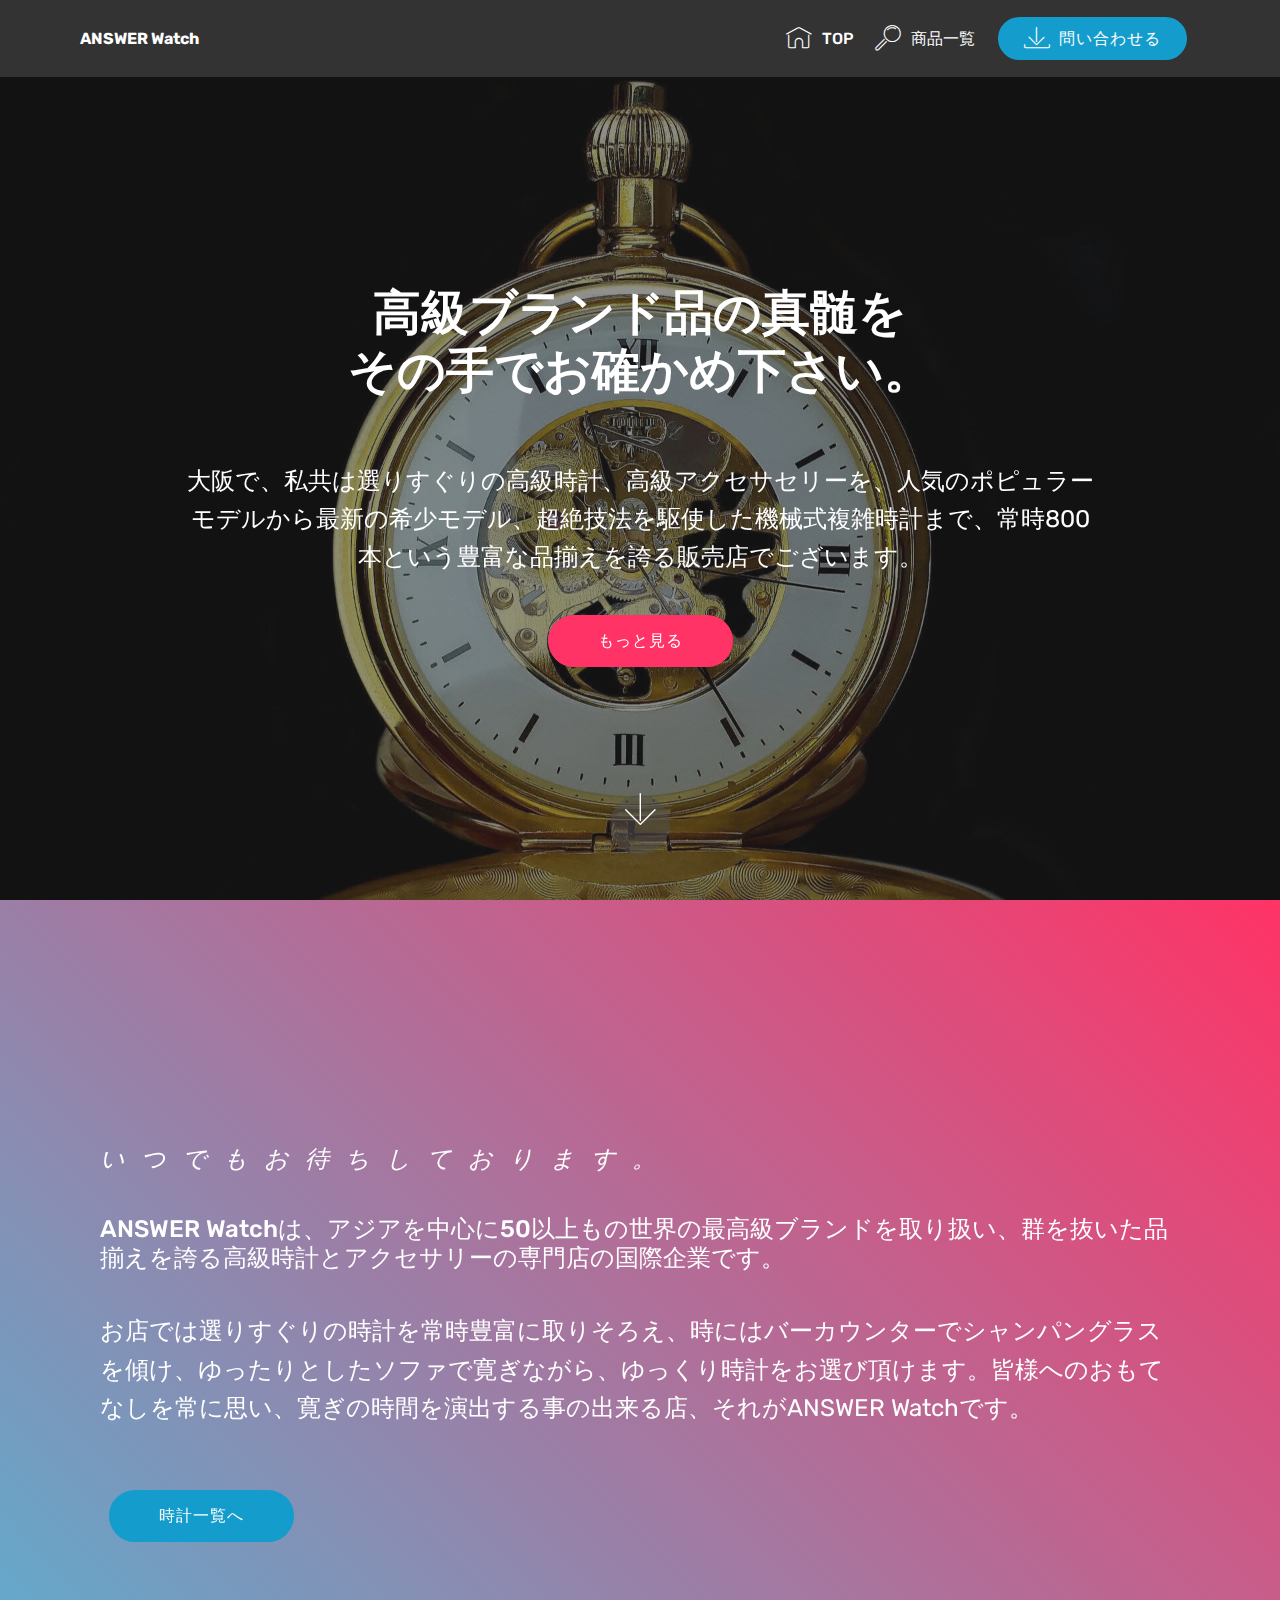
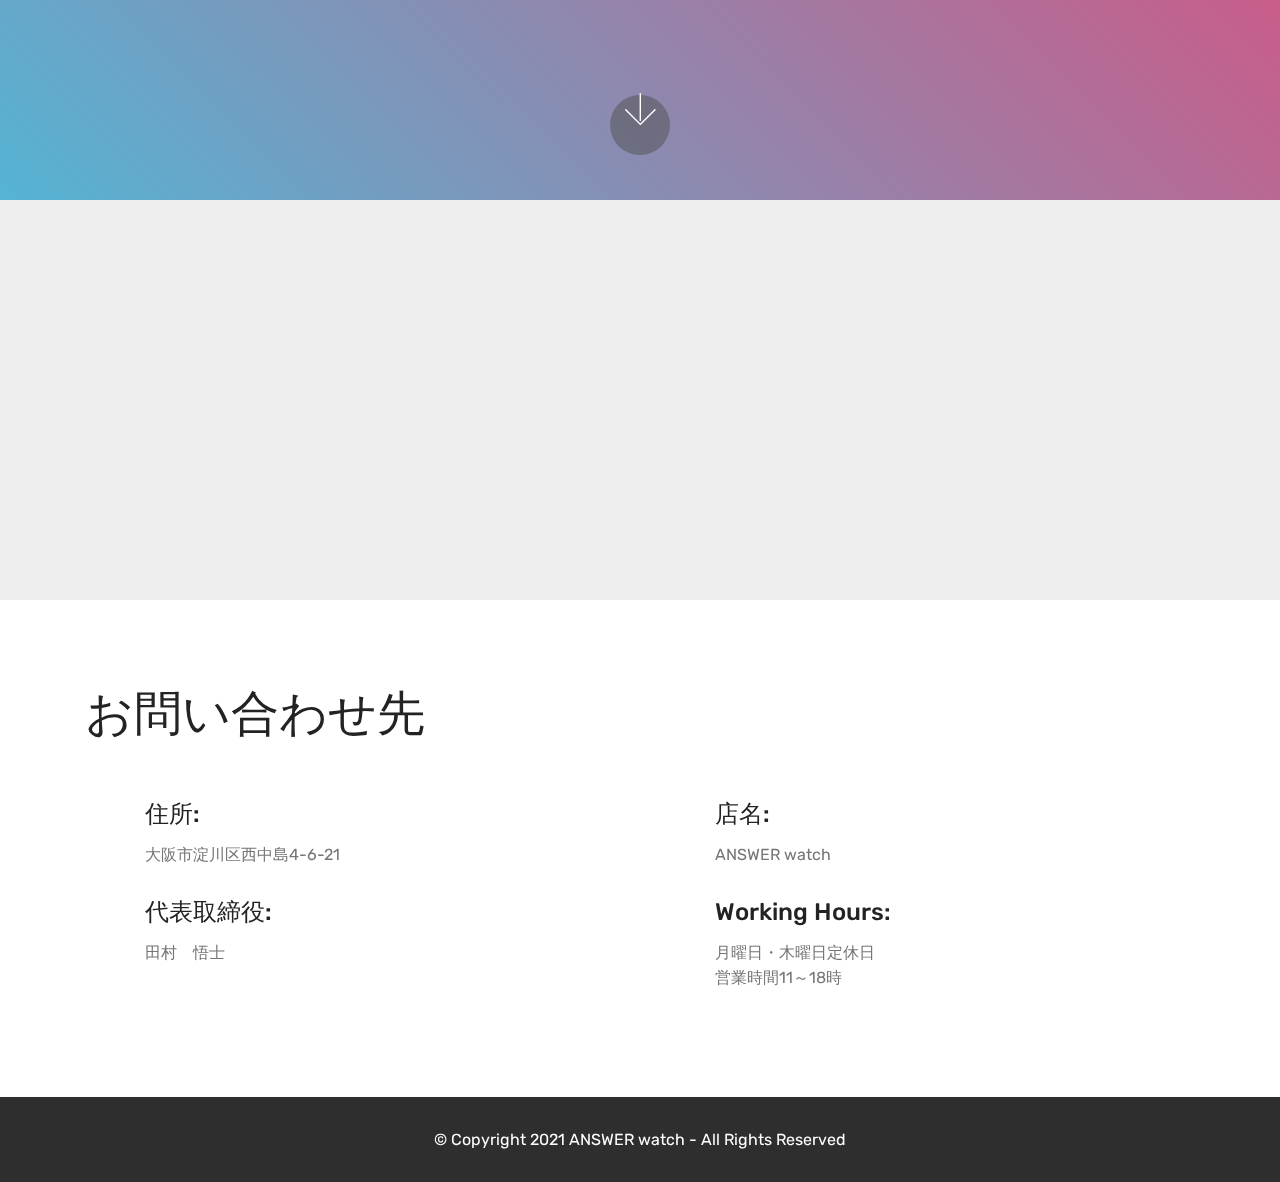
==== index.html @ b0940394 "Add files via upload" ====
<!DOCTYPE html>
<html  >
<head>
  <!-- Site made with Mobirise Website Builder v4.11.4, https://mobirise.com -->
  <meta charset="UTF-8">
  <meta http-equiv="X-UA-Compatible" content="IE=edge">
  <meta name="generator" content="Mobirise v4.11.4, mobirise.com">
  <meta name="viewport" content="width=device-width, initial-scale=1, minimum-scale=1">
  <link rel="shortcut icon" href="assets/images/logo2.png" type="image/x-icon">
  <meta name="description" content="2021年に創業したANSWER Watchは、アジアを中心に50以上もの世界の最高級ブランドを取り扱い、群を抜いた品揃えを誇る高級時計とアクセサリーの専門店の国際企業です。
お店では選りすぐりの時計を常時豊富に取りそろえ、時にはバーカウンターでシャンパングラスを傾け、ゆったりとしたソファで寛ぎながら、ゆっくり時計をお選び頂けます。皆様へのおもてなしを常に思い、寛ぎの時間を演出する事の出来る店、それがANSWER Watchです。">
  
  <title>ANSWER Watch</title>
  <link rel="stylesheet" href="assets/web/assets/mobirise-icons/mobirise-icons.css">
  <link rel="stylesheet" href="assets/bootstrap/css/bootstrap.min.css">
  <link rel="stylesheet" href="assets/bootstrap/css/bootstrap-grid.min.css">
  <link rel="stylesheet" href="assets/bootstrap/css/bootstrap-reboot.min.css">
  <link rel="stylesheet" href="assets/tether/tether.min.css">
  <link rel="stylesheet" href="assets/dropdown/css/style.css">
  <link rel="stylesheet" href="assets/theme/css/style.css">
  <link rel="preload" as="style" href="assets/mobirise/css/mbr-additional.css"><link rel="stylesheet" href="assets/mobirise/css/mbr-additional.css" type="text/css">
  
  
  
</head>
<body>
  <section class="menu cid-svKUVUWVmz" once="menu" id="menu1-0">

    

    <nav class="navbar navbar-expand beta-menu navbar-dropdown align-items-center navbar-fixed-top navbar-toggleable-sm">
        <button class="navbar-toggler navbar-toggler-right" type="button" data-toggle="collapse" data-target="#navbarSupportedContent" aria-controls="navbarSupportedContent" aria-expanded="false" aria-label="Toggle navigation">
            <div class="hamburger">
                <span></span>
                <span></span>
                <span></span>
                <span></span>
            </div>
        </button>
        <div class="menu-logo">
            <div class="navbar-brand">
                
                <span class="navbar-caption-wrap"><a class="navbar-caption text-white display-4" href="index.html#header2-1">ANSWER Watch</a></span>
            </div>
        </div>
        <div class="collapse navbar-collapse" id="navbarSupportedContent">
            <ul class="navbar-nav nav-dropdown" data-app-modern-menu="true"><li class="nav-item">
                    <a class="nav-link link text-white display-4" href="index.html#header2-1">
                        <span class="mbri-home mbr-iconfont mbr-iconfont-btn"></span>
                        TOP</a>
                </li>
                <li class="nav-item">
                    <a class="nav-link link text-white display-4" href="#top">
                        <span class="mbri-search mbr-iconfont mbr-iconfont-btn"></span>
                        商品一覧</a>
                </li></ul>
            <div class="navbar-buttons mbr-section-btn"><a class="btn btn-sm btn-primary display-4" href="index.html#contacts3-4">
                    <span class="mbri-save mbr-iconfont mbr-iconfont-btn "></span>
                    問い合わせる</a></div>
        </div>
    </nav>
</section>

<section class="engine"><a href="https://mobirise.info/l">free site templates</a></section><section class="cid-svKUW9btGO mbr-fullscreen mbr-parallax-background" id="header2-1">

    

    <div class="mbr-overlay" style="opacity: 0.5; background-color: rgb(35, 35, 35);"></div>

    <div class="container align-center">
        <div class="row justify-content-md-center">
            <div class="mbr-white col-md-10">
                <h1 class="mbr-section-title mbr-bold pb-3 mbr-fonts-style display-2"><br>高級ブランド品の真髄を<br>その手でお確かめ下さい。
                </h1>
                
                <p class="mbr-text pb-3 mbr-fonts-style display-5"><br>大阪で、私共は選りすぐりの高級時計、高級アクセサセリーを、人気のポピュラーモデルから最新の希少モデル、超絶技法を駆使した機械式複雑時計まで、常時800本という豊富な品揃えを誇る販売店でございます。</p>
                <div class="mbr-section-btn"><a class="btn btn-md btn-secondary display-4" href="index.html#header11-2">もっと見る</a></div>
            </div>
        </div>
    </div>
    <div class="mbr-arrow hidden-sm-down" aria-hidden="true">
        <a href="#next">
            <i class="mbri-down mbr-iconfont"></i>
        </a>
    </div>
</section>

<section class="header11 cid-svKVMorSfY mbr-fullscreen" id="header11-2">

    <!-- Block parameters controls (Blue "Gear" panel) -->
    
    <!-- End block parameters -->

    
    <div class="container align-left">
        <div class="media-container-column mbr-white col-md-12">
            <h3 class="mbr-section-subtitle py-3 mbr-fonts-style display-5">
                いつでもお待ちしております。</h3>
            <h1 class="mbr-section-title py-3 mbr-fonts-style display-5">ANSWER Watchは、アジアを中心に50以上もの世界の最高級ブランドを取り扱い、群を抜いた品揃えを誇る高級時計とアクセサリーの専門店の国際企業です。</h1>
            <p class="mbr-text py-3 mbr-fonts-style display-5">お店では選りすぐりの時計を常時豊富に取りそろえ、時にはバーカウンターでシャンパングラスを傾け、ゆったりとしたソファで寛ぎながら、ゆっくり時計をお選び頂けます。皆様へのおもてなしを常に思い、寛ぎの時間を演出する事の出来る店、それがANSWER Watchです。</p>
            <div class="mbr-section-btn py-4"><a class="btn btn-md btn-primary display-4" href="https://mobirise.co">時計一覧へ</a></div>
        </div>
    </div>

    <div class="mbr-arrow hidden-sm-down" aria-hidden="true">
        <a href="#next">
            <i class="mbri-down mbr-iconfont"></i>
        </a>
    </div>
</section>

<section class="map1 cid-svKWE43HzP" id="map1-3">

     

    <div class="google-map"><iframe frameborder="0" style="border:0" src="https://www.google.com/maps/embed/v1/place?key=AIzaSyCNveGQ9bfpKFwWzQLLftrR9hNiHwdqQG8&amp;q=place_id:ChIJNVzTADDkAGAR2SO20gD_1UU" allowfullscreen=""></iframe></div>
</section>

<section class="mbr-section contacts3 cid-svKWF6fV58" id="contacts3-4">
    <!---->
    
    <!---->
    <!--Overlay-->
    
    <!--Container-->
    <div class="container">
        <div class="row">
            <!--Titles-->
            <div class="title col-12">
                <h2 class="align-left mbr-fonts-style display-2">
                    お問い合わせ先</h2>
                
            </div>
            <div class="col-12">
                <div class="row">
                    <div class="col-12 col-md-6">
                        <div class="wrapper">
                            <span class="iconfont-wrapper">
                                <span class="amp-iconfont icon fa-thumbs-o-up fa"></span>
                            </span>
                            <div class="b-info b-adress">
                                <h5 class="align-left mbr-fonts-style display-5">
                                    住所:
                                </h5>
                                <p class="mbr-text align-left mbr-fonts-style display-7">
                                    大阪市淀川区西中島4-6-21</p>
                            </div>
                        </div>
                    </div>
                    <div class="col-12 col-md-6">
                        <div class="wrapper">
                            <span class="iconfont-wrapper">
                                <span class="amp-iconfont icon fa-phone fa"></span>
                            </span>
                            <div class="b-info b-phone">
                                <h5 class="align-left mbr-fonts-style display-5">
                                    店名:
                                </h5>
                                <p class="mbr-text align-left mbr-fonts-style display-7">
                                    ANSWER watch</p>
                            </div>
                        </div>
                    </div>
                    <div class="col-12 col-md-6">
                        <div class="wrapper">
                            <span class="iconfont-wrapper">
                                <span class="amp-iconfont icon fa-comment-o fa"></span>
                            </span>
                            <div class="b-info b-mail">
                                <h5 class="align-left mbr-fonts-style display-5">代表取締役:
                                </h5>
                                <p class="mbr-text align-left mbr-fonts-style display-7">
                                    田村　悟士
                                </p>
                            </div>
                        </div>
                    </div>
                    <div class="col-12 col-md-6">
                        <div class="wrapper">
                            <span class="iconfont-wrapper">
                                <span class="amp-iconfont icon fa-th-large fa"></span>
                            </span>
                            <div class="b-info b-mail">
                                <h5 class="align-left mbr-fonts-style display-5">
                                    Working Hours:
                                </h5>
                                <p class="mbr-text align-left mbr-fonts-style display-7">月曜日・木曜日定休日<br>営業時間11～18時</p>
                            </div>
                        </div>
                    </div>
                </div>
            </div>
        </div>
    </div>
</section>

<section once="footers" class="cid-svKWHQnQi2" id="footer6-5">

    

    

    <div class="container">
        <div class="media-container-row align-center mbr-white">
            <div class="col-12">
                <p class="mbr-text mb-0 mbr-fonts-style display-7">
                    © Copyright 2021 ANSWER watch&nbsp;- All Rights Reserved
                </p>
            </div>
        </div>
    </div>
</section>


  <script src="assets/web/assets/jquery/jquery.min.js"></script>
  <script src="assets/popper/popper.min.js"></script>
  <script src="assets/bootstrap/js/bootstrap.min.js"></script>
  <script src="assets/tether/tether.min.js"></script>
  <script src="assets/smoothscroll/smooth-scroll.js"></script>
  <script src="assets/dropdown/js/nav-dropdown.js"></script>
  <script src="assets/dropdown/js/navbar-dropdown.js"></script>
  <script src="assets/touchswipe/jquery.touch-swipe.min.js"></script>
  <script src="assets/parallax/jarallax.min.js"></script>
  <script src="assets/theme/js/script.js"></script>
  
  
</body>
</html>
---- assets/web/assets/mobirise-icons/mobirise-icons.css ----
@font-face {
  font-family: 'MobiriseIcons';
  src:  url('mobirise-icons.eot?spat4u');
  src:  url('mobirise-icons.eot?spat4u#iefix') format('embedded-opentype'),
    url('mobirise-icons.ttf?spat4u') format('truetype'),
    url('mobirise-icons.woff?spat4u') format('woff'),
    url('mobirise-icons.svg?spat4u#MobiriseIcons') format('svg');
  font-weight: normal;
  font-style: normal;
  font-display: swap;
}

[class^="mbri-"], [class*=" mbri-"] {
  /* use !important to prevent issues with browser extensions that change fonts */
  font-family: MobiriseIcons !important;
  speak: none;
  font-style: normal;
  font-weight: normal;
  font-variant: normal;
  text-transform: none;
  line-height: 1;

  /* Better Font Rendering =========== */
  -webkit-font-smoothing: antialiased;
  -moz-osx-font-smoothing: grayscale;
}

.mbri-add-submenu:before {
  content: "\e900";
}
.mbri-alert:before {
  content: "\e901";
}
.mbri-align-center:before {
  content: "\e902";
}
.mbri-align-justify:before {
  content: "\e903";
}
.mbri-align-left:before {
  content: "\e904";
}
.mbri-align-right:before {
  content: "\e905";
}
.mbri-android:before {
  content: "\e906";
}
.mbri-apple:before {
  content: "\e907";
}
.mbri-arrow-down:before {
  content: "\e908";
}
.mbri-arrow-next:before {
  content: "\e909";
}
.mbri-arrow-prev:before {
  content: "\e90a";
}
.mbri-arrow-up:before {
  content: "\e90b";
}
.mbri-bold:before {
  content: "\e90c";
}
.mbri-bookmark:before {
  content: "\e90d";
}
.mbri-bootstrap:before {
  content: "\e90e";
}
.mbri-briefcase:before {
  content: "\e90f";
}
.mbri-browse:before {
  content: "\e910";
}
.mbri-bulleted-list:before {
  content: "\e911";
}
.mbri-calendar:before {
  content: "\e912";
}
.mbri-camera:before {
  content: "\e913";
}
.mbri-cart-add:before {
  content: "\e914";
}
.mbri-cart-full:before {
  content: "\e915";
}
.mbri-cash:before {
  content: "\e916";
}
.mbri-change-style:before {
  content: "\e917";
}
.mbri-chat:before {
  content: "\e918";
}
.mbri-clock:before {
  content: "\e919";
}
.mbri-close:before {
  content: "\e91a";
}
.mbri-cloud:before {
  content: "\e91b";
}
.mbri-code:before {
  content: "\e91c";
}
.mbri-contact-form:before {
  content: "\e91d";
}
.mbri-credit-card:before {
  content: "\e91e";
}
.mbri-cursor-click:before {
  content: "\e91f";
}
.mbri-cust-feedback:before {
  content: "\e920";
}
.mbri-database:before {
  content: "\e921";
}
.mbri-delivery:before {
  content: "\e922";
}
.mbri-desktop:before {
  content: "\e923";
}
.mbri-devices:before {
  content: "\e924";
}
.mbri-down:before {
  content: "\e925";
}
.mbri-download:before {
  content: "\e989";
}
.mbri-drag-n-drop:before {
  content: "\e927";
}
.mbri-drag-n-drop2:before {
  content: "\e928";
}
.mbri-edit:before {
  content: "\e929";
}
.mbri-edit2:before {
  content: "\e92a";
}
.mbri-error:before {
  content: "\e92b";
}
.mbri-extension:before {
  content: "\e92c";
}
.mbri-features:before {
  content: "\e92d";
}
.mbri-file:before {
  content: "\e92e";
}
.mbri-flag:before {
  content: "\e92f";
}
.mbri-folder:before {
  content: "\e930";
}
.mbri-gift:before {
  content: "\e931";
}
.mbri-github:before {
  content: "\e932";
}
.mbri-globe:before {
  content: "\e933";
}
.mbri-globe-2:before {
  content: "\e934";
}
.mbri-growing-chart:before {
  content: "\e935";
}
.mbri-hearth:before {
  content: "\e936";
}
.mbri-help:before {
  content: "\e937";
}
.mbri-home:before {
  content: "\e938";
}
.mbri-hot-cup:before {
  content: "\e939";
}
.mbri-idea:before {
  content: "\e93a";
}
.mbri-image-gallery:before {
  content: "\e93b";
}
.mbri-image-slider:before {
  content: "\e93c";
}
.mbri-info:before {
  content: "\e93d";
}
.mbri-italic:before {
  content: "\e93e";
}
.mbri-key:before {
  content: "\e93f";
}
.mbri-laptop:before {
  content: "\e940";
}
.mbri-layers:before {
  content: "\e941";
}
.mbri-left-right:before {
  content: "\e942";
}
.mbri-left:before {
  content: "\e943";
}
.mbri-letter:before {
  content: "\e944";
}
.mbri-like:before {
  content: "\e945";
}
.mbri-link:before {
  content: "\e946";
}
.mbri-lock:before {
  content: "\e947";
}
.mbri-login:before {
  content: "\e948";
}
.mbri-logout:before {
  content: "\e949";
}
.mbri-magic-stick:before {
  content: "\e94a";
}
.mbri-map-pin:before {
  content: "\e94b";
}
.mbri-menu:before {
  content: "\e94c";
}
.mbri-mobile:before {
  content: "\e94d";
}
.mbri-mobile2:before {
  content: "\e94e";
}
.mbri-mobirise:before {
  content: "\e94f";
}
.mbri-more-horizontal:before {
  content: "\e950";
}
.mbri-more-vertical:before {
  content: "\e951";
}
.mbri-music:before {
  content: "\e952";
}
.mbri-new-file:before {
  content: "\e953";
}
.mbri-numbered-list:before {
  content: "\e954";
}
.mbri-opened-folder:before {
  content: "\e955";
}
.mbri-pages:before {
  content: "\e956";
}
.mbri-paper-plane:before {
  content: "\e957";
}
.mbri-paperclip:before {
  content: "\e958";
}
.mbri-photo:before {
  content: "\e959";
}
.mbri-photos:before {
  content: "\e95a";
}
.mbri-pin:before {
  content: "\e95b";
}
.mbri-play:before {
  content: "\e95c";
}
.mbri-plus:before {
  content: "\e95d";
}
.mbri-preview:before {
  content: "\e95e";
}
.mbri-print:before {
  content: "\e95f";
}
.mbri-protect:before {
  content: "\e960";
}
.mbri-question:before {
  content: "\e961";
}
.mbri-quote-left:before {
  content: "\e962";
}
.mbri-quote-right:before {
  content: "\e963";
}
.mbri-refresh:before {
  content: "\e964";
}
.mbri-responsive:before {
  content: "\e965";
}
.mbri-right:before {
  content: "\e966";
}
.mbri-rocket:before {
  content: "\e967";
}
.mbri-sad-face:before {
  content: "\e968";
}
.mbri-sale:before {
  content: "\e969";
}
.mbri-save:before {
  content: "\e96a";
}
.mbri-search:before {
  content: "\e96b";
}
.mbri-setting:before {
  content: "\e96c";
}
.mbri-setting2:before {
  content: "\e96d";
}
.mbri-setting3:before {
  content: "\e96e";
}
.mbri-share:before {
  content: "\e96f";
}
.mbri-shopping-bag:before {
  content: "\e970";
}
.mbri-shopping-basket:before {
  content: "\e971";
}
.mbri-shopping-cart:before {
  content: "\e972";
}
.mbri-sites:before {
  content: "\e973";
}
.mbri-smile-face:before {
  content: "\e974";
}
.mbri-speed:before {
  content: "\e975";
}
.mbri-star:before {
  content: "\e976";
}
.mbri-success:before {
  content: "\e977";
}
.mbri-sun:before {
  content: "\e978";
}
.mbri-sun2:before {
  content: "\e979";
}
.mbri-tablet:before {
  content: "\e97a";
}
.mbri-tablet-vertical:before {
  content: "\e97b";
}
.mbri-target:before {
  content: "\e97c";
}
.mbri-timer:before {
  content: "\e97d";
}
.mbri-to-ftp:before {
  content: "\e97e";
}
.mbri-to-local-drive:before {
  content: "\e97f";
}
.mbri-touch-swipe:before {
  content: "\e980";
}
.mbri-touch:before {
  content: "\e981";
}
.mbri-trash:before {
  content: "\e982";
}
.mbri-underline:before {
  content: "\e983";
}
.mbri-unlink:before {
  content: "\e984";
}
.mbri-unlock:before {
  content: "\e985";
}
.mbri-up-down:before {
  content: "\e986";
}
.mbri-up:before {
  content: "\e987";
}
.mbri-update:before {
  content: "\e988";
}
.mbri-upload:before {
 content: "\e926"; 
}
.mbri-user:before {
  content: "\e98a";
}
.mbri-user2:before {
  content: "\e98b";
}
.mbri-users:before {
  content: "\e98c";
}
.mbri-video:before {
  content: "\e98d";
}
.mbri-video-play:before {
  content: "\e98e";
}
.mbri-watch:before {
  content: "\e98f";
}
.mbri-website-theme:before {
  content: "\e990";
}
.mbri-wifi:before {
  content: "\e991";
}
.mbri-windows:before {
  content: "\e992";
}
.mbri-zoom-out:before {
  content: "\e993";
}
.mbri-redo:before {
  content: "\e994";
}
.mbri-undo:before {
  content: "\e995";
}
---- assets/dropdown/css/style.css ----
.navbar-dropdown {
  left: 0;
  padding: 0;
  position: absolute;
  right: 0;
  top: 0;
  transition: all 0.45s ease;
  z-index: 1030;
  background: #282828; }
  .navbar-dropdown .navbar-logo {
    margin-right: 0.8rem;
    transition: margin 0.3s ease-in-out;
    vertical-align: middle; }
    .navbar-dropdown .navbar-logo img {
      height: 3.125rem;
      transition: all 0.3s ease-in-out; }
    .navbar-dropdown .navbar-logo.mbr-iconfont {
      font-size: 3.125rem;
      line-height: 3.125rem; }
  .navbar-dropdown .navbar-caption {
    font-weight: 700;
    white-space: normal;
    vertical-align: -4px;
    line-height: 3.125rem !important; }
    .navbar-dropdown .navbar-caption, .navbar-dropdown .navbar-caption:hover {
      color: inherit;
      text-decoration: none; }
  .navbar-dropdown .mbr-iconfont + .navbar-caption {
    vertical-align: -1px; }
  .navbar-dropdown.navbar-fixed-top {
    position: fixed; }
  .navbar-dropdown .navbar-brand span {
    vertical-align: -4px; }
  .navbar-dropdown.bg-color.transparent {
    background: none; }
  .navbar-dropdown.navbar-short .navbar-brand {
    padding: 0.625rem 0; }
    .navbar-dropdown.navbar-short .navbar-brand span {
      vertical-align: -1px; }
  .navbar-dropdown.navbar-short .navbar-caption {
    line-height: 2.375rem !important;
    vertical-align: -2px; }
  .navbar-dropdown.navbar-short .navbar-logo {
    margin-right: 0.5rem; }
    .navbar-dropdown.navbar-short .navbar-logo img {
      height: 2.375rem; }
    .navbar-dropdown.navbar-short .navbar-logo.mbr-iconfont {
      font-size: 2.375rem;
      line-height: 2.375rem; }
  .navbar-dropdown.navbar-short .mbr-table-cell {
    height: 3.625rem; }
  .navbar-dropdown .navbar-close {
    left: 0.6875rem;
    position: fixed;
    top: 0.75rem;
    z-index: 1000; }
  .navbar-dropdown .hamburger-icon {
    content: "";
    display: inline-block;
    vertical-align: middle;
    width: 16px;
    -webkit-box-shadow: 0 -6px 0 1px #282828,0 0 0 1px #282828,0 6px 0 1px #282828;
    -moz-box-shadow: 0 -6px 0 1px #282828,0 0 0 1px #282828,0 6px 0 1px #282828;
    box-shadow: 0 -6px 0 1px #282828,0 0 0 1px #282828,0 6px 0 1px #282828; }

.dropdown-menu .dropdown-toggle[data-toggle="dropdown-submenu"]::after {
  border-bottom: 0.35em solid transparent;
  border-left: 0.35em solid;
  border-right: 0;
  border-top: 0.35em solid transparent;
  margin-left: 0.3rem; }

.dropdown-menu .dropdown-item:focus {
  outline: 0; }

.nav-dropdown {
  font-size: 0.75rem;
  font-weight: 500;
  height: auto !important; }
  .nav-dropdown .nav-btn {
    padding-left: 1rem; }
  .nav-dropdown .link {
    margin: .667em 1.667em;
    font-weight: 500;
    padding: 0;
    transition: color .2s ease-in-out; }
    .nav-dropdown .link.dropdown-toggle {
      margin-right: 2.583em; }
      .nav-dropdown .link.dropdown-toggle::after {
        margin-left: .25rem;
        border-top: 0.35em solid;
        border-right: 0.35em solid transparent;
        border-left: 0.35em solid transparent;
        border-bottom: 0; }
      .nav-dropdown .link.dropdown-toggle[aria-expanded="true"] {
        margin: 0;
        padding: 0.667em 3.263em  0.667em 1.667em; }
  .nav-dropdown .link::after,
  .nav-dropdown .dropdown-item::after {
    color: inherit; }
  .nav-dropdown .btn {
    font-size: 0.75rem;
    font-weight: 700;
    letter-spacing: 0;
    margin-bottom: 0;
    padding-left: 1.25rem;
    padding-right: 1.25rem; }
  .nav-dropdown .dropdown-menu {
    border-radius: 0;
    border: 0;
    left: 0;
    margin: 0;
    padding-bottom: 1.25rem;
    padding-top: 1.25rem;
    position: relative; }
  .nav-dropdown .dropdown-submenu {
    margin-left: 0.125rem;
    top: 0; }
  .nav-dropdown .dropdown-item {
    font-weight: 500;
    line-height: 2;
    padding: 0.3846em 4.615em 0.3846em 1.5385em;
    position: relative;
    transition: color .2s ease-in-out, background-color .2s ease-in-out; }
    .nav-dropdown .dropdown-item::after {
      margin-top: -0.3077em;
      position: absolute;
      right: 1.1538em;
      top: 50%; }
    .nav-dropdown .dropdown-item:focus, .nav-dropdown .dropdown-item:hover {
      background: none; }

@media (max-width: 767px) {
  .nav-dropdown.navbar-toggleable-sm {
    bottom: 0;
    display: none;
    left: 0;
    overflow-x: hidden;
    position: fixed;
    top: 0;
    transform: translateX(-100%);
    -ms-transform: translateX(-100%);
    -webkit-transform: translateX(-100%);
    width: 18.75rem;
    z-index: 999; } }
.nav-dropdown.navbar-toggleable-xl {
  bottom: 0;
  display: none;
  left: 0;
  overflow-x: hidden;
  position: fixed;
  top: 0;
  transform: translateX(-100%);
  -ms-transform: translateX(-100%);
  -webkit-transform: translateX(-100%);
  width: 18.75rem;
  z-index: 999; }

.nav-dropdown-sm {
  display: block !important;
  overflow-x: hidden;
  overflow: auto;
  padding-top: 3.875rem; }
  .nav-dropdown-sm::after {
    content: "";
    display: block;
    height: 3rem;
    width: 100%; }
  .nav-dropdown-sm.collapse.in ~ .navbar-close {
    display: block !important; }
  .nav-dropdown-sm.collapsing, .nav-dropdown-sm.collapse.in {
    transform: translateX(0);
    -ms-transform: translateX(0);
    -webkit-transform: translateX(0);
    transition: all 0.25s ease-out;
    -webkit-transition: all 0.25s ease-out;
    background: #282828; }
  .nav-dropdown-sm.collapsing[aria-expanded="false"] {
    transform: translateX(-100%);
    -ms-transform: translateX(-100%);
    -webkit-transform: translateX(-100%); }
  .nav-dropdown-sm .nav-item {
    display: block;
    margin-left: 0 !important;
    padding-left: 0; }
  .nav-dropdown-sm .link,
  .nav-dropdown-sm .dropdown-item {
    border-top: 1px dotted rgba(255, 255, 255, 0.1);
    font-size: 0.8125rem;
    line-height: 1.6;
    margin: 0 !important;
    padding: 0.875rem 2.4rem 0.875rem 1.5625rem !important;
    position: relative;
    white-space: normal; }
    .nav-dropdown-sm .link:focus, .nav-dropdown-sm .link:hover,
    .nav-dropdown-sm .dropdown-item:focus,
    .nav-dropdown-sm .dropdown-item:hover {
      background: rgba(0, 0, 0, 0.2) !important;
      color: #c0a375; }
  .nav-dropdown-sm .nav-btn {
    position: relative;
    padding: 1.5625rem 1.5625rem 0 1.5625rem; }
    .nav-dropdown-sm .nav-btn::before {
      border-top: 1px dotted rgba(255, 255, 255, 0.1);
      content: "";
      left: 0;
      position: absolute;
      top: 0;
      width: 100%; }
    .nav-dropdown-sm .nav-btn + .nav-btn {
      padding-top: 0.625rem; }
      .nav-dropdown-sm .nav-btn + .nav-btn::before {
        display: none; }
  .nav-dropdown-sm .btn {
    padding: 0.625rem 0; }
  .nav-dropdown-sm .dropdown-toggle[data-toggle="dropdown-submenu"]::after {
    margin-left: .25rem;
    border-top: 0.35em solid;
    border-right: 0.35em solid transparent;
    border-left: 0.35em solid transparent;
    border-bottom: 0; }
  .nav-dropdown-sm .dropdown-toggle[data-toggle="dropdown-submenu"][aria-expanded="true"]::after {
    border-top: 0;
    border-right: 0.35em solid transparent;
    border-left: 0.35em solid transparent;
    border-bottom: 0.35em solid; }
  .nav-dropdown-sm .dropdown-menu {
    margin: 0;
    padding: 0;
    position: relative;
    top: 0;
    left: 0;
    width: 100%;
    border: 0;
    float: none;
    border-radius: 0;
    background: none; }
  .nav-dropdown-sm .dropdown-submenu {
    left: 100%;
    margin-left: 0.125rem;
    margin-top: -1.25rem;
    top: 0; }

.navbar-toggleable-sm .nav-dropdown .dropdown-menu {
  position: absolute; }

.navbar-toggleable-sm .nav-dropdown .dropdown-submenu {
  left: 100%;
  margin-left: 0.125rem;
  margin-top: -1.25rem;
  top: 0; }

.navbar-toggleable-sm.opened .nav-dropdown .dropdown-menu {
  position: relative; }

.navbar-toggleable-sm.opened .nav-dropdown .dropdown-submenu {
  left: 0;
  margin-left: 00rem;
  margin-top: 0rem;
  top: 0; }

.is-builder .nav-dropdown.collapsing {
  transition: none !important; }

/*# sourceMappingURL=style.css.map */
---- assets/theme/css/style.css ----
/*!
 * Mobirise v4 theme (https://mobirise.com/)
 * Copyright 2017 Mobirise
 */
section {
  background-color: #eeeeee; }

body {
  font-style: normal;
  line-height: 1.5; }

section,
.container,
.container-fluid {
  position: relative;
  word-wrap: break-word; }

a.mbr-iconfont:hover {
  text-decoration: none; }

.article .lead p,
.article .lead ul,
.article .lead ol,
.article .lead pre,
.article .lead blockquote {
  margin-bottom: 0; }

ul,
ol,
pre,
blockquote {
  margin-bottom: 2.3125rem; }

pre {
  background: #f4f4f4;
  padding: 10px 24px;
  white-space: pre-wrap; }

.inactive {
  -webkit-user-select: none;
  -moz-user-select: none;
  -ms-user-select: none;
  user-select: none;
  pointer-events: none;
  -webkit-user-drag: none;
  user-drag: none; }

.mbr-section__comments .row {
  justify-content: center;
  -webkit-justify-content: center; }

a {
  font-style: normal;
  font-weight: 400;
  cursor: pointer; }
  a, a:hover {
    text-decoration: none; }

figure {
  margin-bottom: 0; }

body {
  color: #232323; }

h1,
h2,
h3,
h4,
h5,
h6,
.h1,
.h2,
.h3,
.h4,
.h5,
.h6,
.display-1,
.display-2,
.display-3,
.display-4 {
  line-height: 1;
  word-break: break-word;
  word-wrap: break-word; }

.mbr-section-title {
  font-style: normal;
  line-height: 1.2; }

.mbr-section-subtitle {
  line-height: 1.3; }

.mbr-text {
  font-style: normal;
  line-height: 1.6; }

b,
strong {
  font-weight: bold; }

blockquote {
  padding: 10px 0 10px 20px;
  position: relative;
  border-left: 2px solid;
  border-color: #ff3366; }

input:-webkit-autofill, input:-webkit-autofill:hover, input:-webkit-autofill:focus, input:-webkit-autofill:active {
  transition-delay: 9999s;
  transition-property: background-color, color; }

textarea[type='hidden'] {
  display: none; }

body {
  position: relative; }

section {
  background-position: 50% 50%;
  background-repeat: no-repeat;
  background-size: cover; }
  section .mbr-background-video,
  section .mbr-background-video-preview {
    position: absolute;
    bottom: 0;
    left: 0;
    right: 0;
    top: 0; }

.hidden {
  visibility: hidden; }

.mbr-z-index20 {
  z-index: 20; }

/*! Base colors */
.mbr-white {
  color: #ffffff; }

.mbr-black {
  color: #000000; }

.mbr-bg-white {
  background-color: #ffffff; }

.mbr-bg-black {
  background-color: #000000; }

/*! Text-aligns */
.align-left {
  text-align: left; }

.align-center {
  text-align: center; }

.align-right {
  text-align: right; }

@media (max-width: 767px) {
  .align-left,
  .align-center,
  .align-right,
  .mbr-section-btn,
  .mbr-section-title {
    text-align: center; } }
/*! Font-weight  */
.mbr-light {
  font-weight: 300; }

.mbr-regular {
  font-weight: 400; }

.mbr-semibold {
  font-weight: 500; }

.mbr-bold {
  font-weight: 700; }

/*! Media  */
.media-size-item {
  -webkit-flex: 1 1 auto;
  -moz-flex: 1 1 auto;
  -ms-flex: 1 1 auto;
  -o-flex: 1 1 auto;
  flex: 1 1 auto; }

.media-content {
  -webkit-flex-basis: 100%;
  flex-basis: 100%; }

.media-container-row {
  display: -ms-flexbox;
  display: -webkit-flex;
  display: flex;
  -webkit-flex-direction: row;
  -ms-flex-direction: row;
  flex-direction: row;
  -webkit-flex-wrap: wrap;
  -ms-flex-wrap: wrap;
  flex-wrap: wrap;
  -webkit-justify-content: center;
  -ms-flex-pack: center;
  justify-content: center;
  -webkit-align-content: center;
  -ms-flex-line-pack: center;
  align-content: center;
  -webkit-align-items: start;
  -ms-flex-align: start;
  align-items: start; }
  .media-container-row .media-size-item {
    width: 400px; }

.media-container-column {
  display: -ms-flexbox;
  display: -webkit-flex;
  display: flex;
  -webkit-flex-direction: column;
  -ms-flex-direction: column;
  flex-direction: column;
  -webkit-flex-wrap: wrap;
  -ms-flex-wrap: wrap;
  flex-wrap: wrap;
  -webkit-justify-content: center;
  -ms-flex-pack: center;
  justify-content: center;
  -webkit-align-content: center;
  -ms-flex-line-pack: center;
  align-content: center;
  -webkit-align-items: stretch;
  -ms-flex-align: stretch;
  align-items: stretch; }
  .media-container-column > * {
    width: 100%; }

@media (min-width: 992px) {
  .media-container-row {
    -webkit-flex-wrap: nowrap;
    -ms-flex-wrap: nowrap;
    flex-wrap: nowrap; } }
figure {
  overflow: hidden; }

figure[mbr-media-size] {
  transition: width 0.1s; }

.mbr-figure img,
.mbr-figure iframe {
  display: block;
  width: 100%; }

.card {
  background-color: transparent;
  border: none; }

.card-box {
  width: 100%; }

.card-img {
  text-align: center;
  flex-shrink: 0;
  -webkit-flex-shrink: 0; }

.media {
  max-width: 100%;
  margin: 0 auto; }

.mbr-figure {
  -ms-flex-item-align: center;
  -ms-grid-row-align: center;
  -webkit-align-self: center;
  align-self: center; }

.media-container > div {
  max-width: 100%; }

.mbr-figure img,
.card-img img {
  width: 100%; }

@media (max-width: 991px) {
  .media-size-item {
    width: auto !important; }

  .media {
    width: auto; }

  .mbr-figure {
    width: 100% !important; } }
/*! Buttons */
.btn {
  font-weight: 500;
  border-width: 2px;
  font-style: normal;
  letter-spacing: 1px;
  margin: .4rem .8rem;
  white-space: normal;
  -webkit-transition: all .3s ease-in-out;
  -moz-transition: all .3s ease-in-out;
  transition: all .3s ease-in-out;
  display: inline-flex;
  align-items: center;
  justify-content: center;
  word-break: break-word;
  -webkit-align-items: center;
  -webkit-justify-content: center;
  display: -webkit-inline-flex; }

.btn-sm {
  font-weight: 500;
  letter-spacing: 1px;
  -webkit-transition: all .3s ease-in-out;
  -moz-transition: all .3s ease-in-out;
  transition: all .3s ease-in-out; }

.btn-md {
  font-weight: 500;
  letter-spacing: 1px;
  margin: .4rem .8rem !important;
  -webkit-transition: all .3s ease-in-out;
  -moz-transition: all .3s ease-in-out;
  transition: all .3s ease-in-out; }

.btn-lg {
  font-weight: 500;
  letter-spacing: 1px;
  margin: .4rem .8rem !important;
  -webkit-transition: all .3s ease-in-out;
  -moz-transition: all .3s ease-in-out;
  transition: all .3s ease-in-out; }

.mbr-section-btn {
  margin-left: -0.25rem;
  margin-right: -0.25rem;
  font-size: 0; }

nav .mbr-section-btn {
  margin-left: 0rem;
  margin-right: 0rem; }

.btn-form {
  border-radius: 0; }
  .btn-form:hover {
    cursor: pointer; }

/*! Btn icon margin */
.btn .mbr-iconfont,
.btn.btn-sm .mbr-iconfont {
  cursor: pointer;
  margin-right: 0.5rem; }

.btn.btn-md .mbr-iconfont,
.btn.btn-md .mbr-iconfont {
  margin-right: 0.8rem; }

.mbr-regular {
  font-weight: 400; }

.mbr-semibold {
  font-weight: 500; }

.mbr-bold {
  font-weight: 700; }

[type='submit'] {
  -webkit-appearance: none; }

/*! Full-screen */
.mbr-fullscreen .mbr-overlay {
  min-height: 100vh; }

.mbr-fullscreen {
  display: flex;
  display: -webkit-flex;
  display: -moz-flex;
  display: -ms-flex;
  display: -o-flex;
  align-items: center;
  -webkit-align-items: center;
  min-height: 100vh;
  padding-top: 3rem;
  padding-bottom: 3rem; }

/*! Map */
.map {
  height: 25rem;
  position: relative; }
  .map iframe {
    width: 100%;
    height: 100%; }

.mbr-overlay {
  background-color: #000;
  bottom: 0;
  left: 0;
  opacity: .5;
  position: absolute;
  right: 0;
  top: 0;
  z-index: 0;
  pointer-events: none; }

/* Form */
blockquote {
  font-style: italic;
  padding: 10px 0 10px 20px;
  font-size: 1.09rem;
  position: relative;
  border-width: 3px; }

.form-control {
  background-color: #f5f5f5;
  box-shadow: none;
  color: #565656;
  line-height: 1.43;
  min-height: 3.5em;
  padding: 1.07em .5em; }
  .form-control, .form-control:focus {
    border: 1px solid #e8e8e8; }
  .form-active .form-control:invalid {
    border-color: red; }

.form-control-label {
  position: relative;
  cursor: pointer;
  margin-bottom: .357em;
  padding: 0; }

.alert {
  color: #ffffff;
  border-radius: 0;
  border: 0;
  font-size: .875rem;
  line-height: 1.5;
  margin-bottom: 1.875rem;
  padding: 1.25rem;
  position: relative; }
  .alert.alert-form::after {
    background-color: inherit;
    bottom: -7px;
    content: "";
    display: block;
    height: 14px;
    left: 50%;
    margin-left: -7px;
    position: absolute;
    transform: rotate(45deg);
    width: 14px;
    -webkit-transform: rotate(45deg); }

.form-asterisk {
  font-family: initial;
  position: absolute;
  top: -2px;
  font-weight: normal; }

/*! Scroll to top arrow */
#scrollToTop a i:before {
  content: '';
  position: absolute;
  height: 40%;
  top: 25%;
  background: #fff;
  width: 2px;
  left: calc(50% - 1px); }
#scrollToTop a i:after {
  content: '';
  position: absolute;
  display: block;
  border-top: 2px solid #fff;
  border-right: 2px solid #fff;
  width: 40%;
  height: 40%;
  left: 30%;
  bottom: 30%;
  transform: rotate(135deg);
  -webkit-transform: rotate(135deg); }

.mbr-arrow-up {
  bottom: 25px;
  right: 90px;
  position: fixed;
  text-align: right;
  z-index: 5000;
  color: #ffffff;
  font-size: 32px;
  transform: rotate(180deg);
  -webkit-transform: rotate(180deg); }

.mbr-arrow-up a {
  background: rgba(0, 0, 0, 0.2);
  border-radius: 3px;
  color: #fff;
  display: inline-block;
  height: 60px;
  width: 60px;
  outline-style: none !important;
  position: relative;
  text-decoration: none;
  transition: all 0.3s ease-in-out;
  cursor: pointer;
  text-align: center; }
  .mbr-arrow-up a:hover {
    background-color: rgba(0, 0, 0, 0.4); }
  .mbr-arrow-up a i {
    line-height: 60px; }

.mbr-arrow-up-icon {
  display: block;
  color: #fff; }

.mbr-arrow-up-icon::before {
  content: '\203a';
  display: inline-block;
  font-family: serif;
  font-size: 32px;
  line-height: 1;
  font-style: normal;
  position: relative;
  top: 6px;
  left: -4px;
  -webkit-transform: rotate(-90deg);
  transform: rotate(-90deg); }

/*! Arrow Down */
.mbr-arrow {
  position: absolute;
  bottom: 45px;
  left: 50%;
  width: 60px;
  height: 60px;
  cursor: pointer;
  background-color: rgba(80, 80, 80, 0.5);
  border-radius: 50%;
  -webkit-transform: translateX(-50%);
  transform: translateX(-50%); }
  .mbr-arrow > a {
    display: inline-block;
    text-decoration: none;
    outline-style: none;
    -webkit-animation: arrowdown 1.7s ease-in-out infinite;
    animation: arrowdown 1.7s ease-in-out infinite; }
    .mbr-arrow > a > i {
      position: absolute;
      top: -2px;
      left: 15px;
      font-size: 2rem; }

@keyframes arrowdown {
  0% {
    transform: translateY(0px);
    -webkit-transform: translateY(0px); }
  50% {
    transform: translateY(-5px);
    -webkit-transform: translateY(-5px); }
  100% {
    transform: translateY(0px);
    -webkit-transform: translateY(0px); } }
@-webkit-keyframes arrowdown {
  0% {
    transform: translateY(0px);
    -webkit-transform: translateY(0px); }
  50% {
    transform: translateY(-5px);
    -webkit-transform: translateY(-5px); }
  100% {
    transform: translateY(0px);
    -webkit-transform: translateY(0px); } }
@media (max-width: 500px) {
  .mbr-arrow-up {
    left: 50%;
    right: auto;
    transform: translateX(-50%) rotate(180deg);
    -webkit-transform: translateX(-50%) rotate(180deg); } }
/*Gradients animation*/
@keyframes gradient-animation {
  from {
    background-position: 0% 100%;
    animation-timing-function: ease-in-out; }
  to {
    background-position: 100% 0%;
    animation-timing-function: ease-in-out; } }
@-webkit-keyframes gradient-animation {
  from {
    background-position: 0% 100%;
    animation-timing-function: ease-in-out; }
  to {
    background-position: 100% 0%;
    animation-timing-function: ease-in-out; } }
.bg-gradient {
  background-size: 200% 200%;
  animation: gradient-animation 5s infinite alternate;
  -webkit-animation: gradient-animation 5s infinite alternate; }

.menu .navbar-brand {
  display: -webkit-flex; }
  .menu .navbar-brand span {
    display: flex;
    display: -webkit-flex; }
  .menu .navbar-brand .navbar-caption-wrap {
    display: -webkit-flex; }
  .menu .navbar-brand .navbar-logo img {
    display: -webkit-flex; }
@media (min-width: 768px) and (max-width: 1023px) {
  .menu .navbar-toggleable-sm .navbar-nav {
    display: -webkit-box;
    display: -webkit-flex;
    display: -ms-flexbox; } }
@media (max-width: 1023px) {
  .menu .navbar-collapse {
    max-height: 93.5vh; }
    .menu .navbar-collapse.show {
      overflow: auto; } }
@media (min-width: 1024px) {
  .menu .navbar-nav.nav-dropdown {
    display: -webkit-flex; }
  .menu .navbar-toggleable-sm .navbar-collapse {
    display: -webkit-flex !important; }
  .menu .collapsed .navbar-collapse {
    max-height: 93.5vh; }
    .menu .collapsed .navbar-collapse.show {
      overflow: auto; } }
@media (max-width: 767px) {
  .menu .navbar-collapse {
    max-height: 80vh; } }

/* Others*/
.note-check a[data-value=Rubik] {
  font-style: normal; }

.mbr-arrow a {
  color: #ffffff; }

@media (max-width: 767px) {
  .mbr-arrow {
    display: none; } }
.navbar {
  display: -webkit-flex;
  -webkit-flex-wrap: wrap;
  -webkit-align-items: center;
  -webkit-justify-content: space-between; }

.navbar-collapse {
  -webkit-flex-basis: 100%;
  -webkit-flex-grow: 1;
  -webkit-align-items: center; }

.nav-dropdown .link {
  padding: 0.667em 1.667em !important;
  margin: 0 !important; }

.nav {
  display: -webkit-flex;
  -webkit-flex-wrap: wrap; }

.row {
  display: -webkit-flex;
  -webkit-flex-wrap: wrap; }

.justify-content-center {
  -webkit-justify-content: center; }

.form-inline {
  display: -webkit-flex;
  -webkit-flex-flow: row wrap;
  -webkit-align-items: center; }

.card-wrapper {
  -webkit-flex: 1; }

.carousel-control {
  z-index: 10;
  display: -webkit-flex;
  -webkit-align-items: center;
  -webkit-justify-content: center; }

.carousel-controls {
  display: -webkit-flex; }

.media {
  display: -webkit-flex; }

.form-group:focus {
  outline: none; }

.jq-selectbox__select {
  padding: 1.07em 0.5em;
  position: absolute;
  top: 0;
  left: 0;
  width: 100%; }

.jq-selectbox__dropdown {
  position: absolute;
  top: 100% !important;
  left: 0 !important;
  width: 100% !important; }

.jq-selectbox__trigger-arrow {
  transform: translateY(-50%); }

.jq-selectbox li {
  padding: 1.07em 0.5em; }

input[type='range'] {
  padding-left: 0 !important;
  padding-right: 0 !important; }

.modal-dialog,
.modal-content {
  height: 100%; }

.modal-dialog .carousel-inner {
  height: calc(100vh - 1.75rem); }
  @media (max-width: 575px) {
    .modal-dialog .carousel-inner {
      height: calc(100vh - 1rem); } }

.carousel-item {
  text-align: center; }

.carousel-item img {
  margin: auto; }

.navbar-toggler {
  -webkit-align-self: flex-start;
  -ms-flex-item-align: start;
  align-self: flex-start;
  padding: 0.25rem 0.75rem;
  font-size: 1.25rem;
  line-height: 1;
  background: transparent;
  border: 1px solid transparent;
  -webkit-border-radius: 0.25rem;
  border-radius: 0.25rem; }

.navbar-toggler:focus,
.navbar-toggler:hover {
  text-decoration: none; }

.navbar-toggler-icon {
  display: inline-block;
  width: 1.5em;
  height: 1.5em;
  vertical-align: middle;
  content: '';
  background: no-repeat center center;
  -webkit-background-size: 100% 100%;
  -o-background-size: 100% 100%;
  background-size: 100% 100%; }

.navbar-toggler-left {
  position: absolute;
  left: 1rem; }

.navbar-toggler-right {
  position: absolute;
  right: 1rem; }

@media (max-width: 575px) {
  .navbar-toggleable .navbar-nav .dropdown-menu {
    position: static;
    float: none; }

  .navbar-toggleable > .container {
    padding-right: 0;
    padding-left: 0; } }
@media (min-width: 576px) {
  .navbar-toggleable {
    -webkit-box-orient: horizontal;
    -webkit-box-direction: normal;
    -webkit-flex-direction: row;
    -ms-flex-direction: row;
    flex-direction: row;
    -webkit-flex-wrap: nowrap;
    -ms-flex-wrap: nowrap;
    flex-wrap: nowrap;
    -webkit-box-align: center;
    -webkit-align-items: center;
    -ms-flex-align: center;
    align-items: center; }

  .navbar-toggleable .navbar-nav {
    -webkit-box-orient: horizontal;
    -webkit-box-direction: normal;
    -webkit-flex-direction: row;
    -ms-flex-direction: row;
    flex-direction: row; }

  .navbar-toggleable .navbar-nav .nav-link {
    padding-right: 0.5rem;
    padding-left: 0.5rem; }

  .navbar-toggleable > .container {
    display: -webkit-box;
    display: -webkit-flex;
    display: -ms-flexbox;
    display: flex;
    -webkit-flex-wrap: nowrap;
    -ms-flex-wrap: nowrap;
    flex-wrap: nowrap;
    -webkit-box-align: center;
    -webkit-align-items: center;
    -ms-flex-align: center;
    align-items: center; }

  .navbar-toggleable .navbar-collapse {
    display: -webkit-box !important;
    display: -webkit-flex !important;
    display: -ms-flexbox !important;
    display: flex !important;
    width: 100%; }

  .navbar-toggleable .navbar-toggler {
    display: none; } }
@media (max-width: 767px) {
  .navbar-toggleable-sm .navbar-nav .dropdown-menu {
    position: static;
    float: none; }

  .navbar-toggleable-sm > .container {
    padding-right: 0;
    padding-left: 0; } }
@media (min-width: 768px) {
  .navbar-toggleable-sm {
    -webkit-box-orient: horizontal;
    -webkit-box-direction: normal;
    -webkit-flex-direction: row;
    -ms-flex-direction: row;
    flex-direction: row;
    -webkit-flex-wrap: nowrap;
    -ms-flex-wrap: nowrap;
    flex-wrap: nowrap;
    -webkit-box-align: center;
    -webkit-align-items: center;
    -ms-flex-align: center;
    align-items: center; }

  .navbar-toggleable-sm .navbar-nav {
    -webkit-box-orient: horizontal;
    -webkit-box-direction: normal;
    -webkit-flex-direction: row;
    -ms-flex-direction: row;
    flex-direction: row; }

  .navbar-toggleable-sm .navbar-nav .nav-link {
    padding-right: 0.5rem;
    padding-left: 0.5rem; }

  .navbar-toggleable-sm > .container {
    display: -webkit-box;
    display: -webkit-flex;
    display: -ms-flexbox;
    display: flex;
    -webkit-flex-wrap: nowrap;
    -ms-flex-wrap: nowrap;
    flex-wrap: nowrap;
    -webkit-box-align: center;
    -webkit-align-items: center;
    -ms-flex-align: center;
    align-items: center; }

  .navbar-toggleable-sm .navbar-collapse {
    display: none;
    width: 100%; }

  .navbar-toggleable-sm .navbar-toggler {
    display: none; } }
@media (max-width: 1023px) {
  .navbar-toggleable-md .navbar-nav .dropdown-menu {
    position: static;
    float: none; }

  .navbar-toggleable-md > .container {
    padding-right: 0;
    padding-left: 0; } }
@media (min-width: 1024px) {
  .navbar-toggleable-md {
    -webkit-box-orient: horizontal;
    -webkit-box-direction: normal;
    -webkit-flex-direction: row;
    -ms-flex-direction: row;
    flex-direction: row;
    -webkit-flex-wrap: nowrap;
    -ms-flex-wrap: nowrap;
    flex-wrap: nowrap;
    -webkit-box-align: center;
    -webkit-align-items: center;
    -ms-flex-align: center;
    align-items: center; }

  .navbar-toggleable-md .navbar-nav {
    -webkit-box-orient: horizontal;
    -webkit-box-direction: normal;
    -webkit-flex-direction: row;
    -ms-flex-direction: row;
    flex-direction: row; }

  .navbar-toggleable-md .navbar-nav .nav-link {
    padding-right: 0.5rem;
    padding-left: 0.5rem; }

  .navbar-toggleable-md > .container {
    display: -webkit-box;
    display: -webkit-flex;
    display: -ms-flexbox;
    display: flex;
    -webkit-flex-wrap: nowrap;
    -ms-flex-wrap: nowrap;
    flex-wrap: nowrap;
    -webkit-box-align: center;
    -webkit-align-items: center;
    -ms-flex-align: center;
    align-items: center; }

  .navbar-toggleable-md .navbar-collapse {
    display: -webkit-box !important;
    display: -webkit-flex !important;
    display: -ms-flexbox !important;
    display: flex !important;
    width: 100%; }

  .navbar-toggleable-md .navbar-toggler {
    display: none; } }
@media (max-width: 1199px) {
  .navbar-toggleable-lg .navbar-nav .dropdown-menu {
    position: static;
    float: none; }

  .navbar-toggleable-lg > .container {
    padding-right: 0;
    padding-left: 0; } }
@media (min-width: 1200px) {
  .navbar-toggleable-lg {
    -webkit-box-orient: horizontal;
    -webkit-box-direction: normal;
    -webkit-flex-direction: row;
    -ms-flex-direction: row;
    flex-direction: row;
    -webkit-flex-wrap: nowrap;
    -ms-flex-wrap: nowrap;
    flex-wrap: nowrap;
    -webkit-box-align: center;
    -webkit-align-items: center;
    -ms-flex-align: center;
    align-items: center; }

  .navbar-toggleable-lg .navbar-nav {
    -webkit-box-orient: horizontal;
    -webkit-box-direction: normal;
    -webkit-flex-direction: row;
    -ms-flex-direction: row;
    flex-direction: row; }

  .navbar-toggleable-lg .navbar-nav .nav-link {
    padding-right: 0.5rem;
    padding-left: 0.5rem; }

  .navbar-toggleable-lg > .container {
    display: -webkit-box;
    display: -webkit-flex;
    display: -ms-flexbox;
    display: flex;
    -webkit-flex-wrap: nowrap;
    -ms-flex-wrap: nowrap;
    flex-wrap: nowrap;
    -webkit-box-align: center;
    -webkit-align-items: center;
    -ms-flex-align: center;
    align-items: center; }

  .navbar-toggleable-lg .navbar-collapse {
    display: -webkit-box !important;
    display: -webkit-flex !important;
    display: -ms-flexbox !important;
    display: flex !important;
    width: 100%; }

  .navbar-toggleable-lg .navbar-toggler {
    display: none; } }
.navbar-toggleable-xl {
  -webkit-box-orient: horizontal;
  -webkit-box-direction: normal;
  -webkit-flex-direction: row;
  -ms-flex-direction: row;
  flex-direction: row;
  -webkit-flex-wrap: nowrap;
  -ms-flex-wrap: nowrap;
  flex-wrap: nowrap;
  -webkit-box-align: center;
  -webkit-align-items: center;
  -ms-flex-align: center;
  align-items: center; }

.navbar-toggleable-xl .navbar-nav .dropdown-menu {
  position: static;
  float: none; }

.navbar-toggleable-xl > .container {
  padding-right: 0;
  padding-left: 0; }

.navbar-toggleable-xl .navbar-nav {
  -webkit-box-orient: horizontal;
  -webkit-box-direction: normal;
  -webkit-flex-direction: row;
  -ms-flex-direction: row;
  flex-direction: row; }

.navbar-toggleable-xl .navbar-nav .nav-link {
  padding-right: 0.5rem;
  padding-left: 0.5rem; }

.navbar-toggleable-xl > .container {
  display: -webkit-box;
  display: -webkit-flex;
  display: -ms-flexbox;
  display: flex;
  -webkit-flex-wrap: nowrap;
  -ms-flex-wrap: nowrap;
  flex-wrap: nowrap;
  -webkit-box-align: center;
  -webkit-align-items: center;
  -ms-flex-align: center;
  align-items: center; }

.navbar-toggleable-xl .navbar-collapse {
  display: -webkit-box !important;
  display: -webkit-flex !important;
  display: -ms-flexbox !important;
  display: flex !important;
  width: 100%; }

.navbar-toggleable-xl .navbar-toggler {
  display: none; }

.card-img {
  width: auto; }

.menu .navbar.collapsed:not(.beta-menu) {
  flex-direction: column;
  -webkit-flex-direction: column; }

.carousel-item.active,
.carousel-item-next,
.carousel-item-prev {
  display: -webkit-box;
  display: -webkit-flex;
  display: -ms-flexbox;
  display: flex; }

.note-air-layout .dropup .dropdown-menu,
.note-air-layout .navbar-fixed-bottom .dropdown .dropdown-menu {
  bottom: initial !important; }

html,
body {
  height: auto;
  min-height: 100vh; }

.dropup .dropdown-toggle::after {
  display: none; }

/*# sourceMappingURL=style.css.map */
.engine {
	position: absolute;
	text-indent: -2400px;
	text-align: center;
	padding: 0;
	top: 0;
	left: -2400px;
}
---- assets/mobirise/css/mbr-additional.css ----
@import url(https://fonts.googleapis.com/css?family=Rubik:300,300i,400,400i,500,500i,700,700i,900,900i&display=swap);





body {
  font-family: Rubik;
}
.display-1 {
  font-family: 'Rubik', sans-serif;
  font-size: 4.25rem;
  font-display: swap;
}
.display-1 > .mbr-iconfont {
  font-size: 6.8rem;
}
.display-2 {
  font-family: 'Rubik', sans-serif;
  font-size: 3rem;
  font-display: swap;
}
.display-2 > .mbr-iconfont {
  font-size: 4.8rem;
}
.display-4 {
  font-family: 'Rubik', sans-serif;
  font-size: 1rem;
  font-display: swap;
}
.display-4 > .mbr-iconfont {
  font-size: 1.6rem;
}
.display-5 {
  font-family: 'Rubik', sans-serif;
  font-size: 1.5rem;
  font-display: swap;
}
.display-5 > .mbr-iconfont {
  font-size: 2.4rem;
}
.display-7 {
  font-family: 'Rubik', sans-serif;
  font-size: 1rem;
  font-display: swap;
}
.display-7 > .mbr-iconfont {
  font-size: 1.6rem;
}
/* ---- Fluid typography for mobile devices ---- */
/* 1.4 - font scale ratio ( bootstrap == 1.42857 ) */
/* 100vw - current viewport width */
/* (48 - 20)  48 == 48rem == 768px, 20 == 20rem == 320px(minimal supported viewport) */
/* 0.65 - min scale variable, may vary */
@media (max-width: 768px) {
  .display-1 {
    font-size: 3.4rem;
    font-size: calc( 2.1374999999999997rem + (4.25 - 2.1374999999999997) * ((100vw - 20rem) / (48 - 20)));
    line-height: calc( 1.4 * (2.1374999999999997rem + (4.25 - 2.1374999999999997) * ((100vw - 20rem) / (48 - 20))));
  }
  .display-2 {
    font-size: 2.4rem;
    font-size: calc( 1.7rem + (3 - 1.7) * ((100vw - 20rem) / (48 - 20)));
    line-height: calc( 1.4 * (1.7rem + (3 - 1.7) * ((100vw - 20rem) / (48 - 20))));
  }
  .display-4 {
    font-size: 0.8rem;
    font-size: calc( 1rem + (1 - 1) * ((100vw - 20rem) / (48 - 20)));
    line-height: calc( 1.4 * (1rem + (1 - 1) * ((100vw - 20rem) / (48 - 20))));
  }
  .display-5 {
    font-size: 1.2rem;
    font-size: calc( 1.175rem + (1.5 - 1.175) * ((100vw - 20rem) / (48 - 20)));
    line-height: calc( 1.4 * (1.175rem + (1.5 - 1.175) * ((100vw - 20rem) / (48 - 20))));
  }
}
/* Buttons */
.btn {
  padding: 1rem 3rem;
  border-radius: 3px;
}
.btn-sm {
  padding: 0.6rem 1.5rem;
  border-radius: 3px;
}
.btn-md {
  padding: 1rem 3rem;
  border-radius: 3px;
}
.btn-lg {
  padding: 1.2rem 3.2rem;
  border-radius: 3px;
}
.bg-primary {
  background-color: #149dcc !important;
}
.bg-success {
  background-color: #f7ed4a !important;
}
.bg-info {
  background-color: #82786e !important;
}
.bg-warning {
  background-color: #879a9f !important;
}
.bg-danger {
  background-color: #b1a374 !important;
}
.btn-primary,
.btn-primary:active {
  background-color: #149dcc !important;
  border-color: #149dcc !important;
  color: #ffffff !important;
}
.btn-primary:hover,
.btn-primary:focus,
.btn-primary.focus,
.btn-primary.active {
  color: #ffffff !important;
  background-color: #0d6786 !important;
  border-color: #0d6786 !important;
}
.btn-primary.disabled,
.btn-primary:disabled {
  color: #ffffff !important;
  background-color: #0d6786 !important;
  border-color: #0d6786 !important;
}
.btn-secondary,
.btn-secondary:active {
  background-color: #ff3366 !important;
  border-color: #ff3366 !important;
  color: #ffffff !important;
}
.btn-secondary:hover,
.btn-secondary:focus,
.btn-secondary.focus,
.btn-secondary.active {
  color: #ffffff !important;
  background-color: #e50039 !important;
  border-color: #e50039 !important;
}
.btn-secondary.disabled,
.btn-secondary:disabled {
  color: #ffffff !important;
  background-color: #e50039 !important;
  border-color: #e50039 !important;
}
.btn-info,
.btn-info:active {
  background-color: #82786e !important;
  border-color: #82786e !important;
  color: #ffffff !important;
}
.btn-info:hover,
.btn-info:focus,
.btn-info.focus,
.btn-info.active {
  color: #ffffff !important;
  background-color: #59524b !important;
  border-color: #59524b !important;
}
.btn-info.disabled,
.btn-info:disabled {
  color: #ffffff !important;
  background-color: #59524b !important;
  border-color: #59524b !important;
}
.btn-success,
.btn-success:active {
  background-color: #f7ed4a !important;
  border-color: #f7ed4a !important;
  color: #3f3c03 !important;
}
.btn-success:hover,
.btn-success:focus,
.btn-success.focus,
.btn-success.active {
  color: #3f3c03 !important;
  background-color: #eadd0a !important;
  border-color: #eadd0a !important;
}
.btn-success.disabled,
.btn-success:disabled {
  color: #3f3c03 !important;
  background-color: #eadd0a !important;
  border-color: #eadd0a !important;
}
.btn-warning,
.btn-warning:active {
  background-color: #879a9f !important;
  border-color: #879a9f !important;
  color: #ffffff !important;
}
.btn-warning:hover,
.btn-warning:focus,
.btn-warning.focus,
.btn-warning.active {
  color: #ffffff !important;
  background-color: #617479 !important;
  border-color: #617479 !important;
}
.btn-warning.disabled,
.btn-warning:disabled {
  color: #ffffff !important;
  background-color: #617479 !important;
  border-color: #617479 !important;
}
.btn-danger,
.btn-danger:active {
  background-color: #b1a374 !important;
  border-color: #b1a374 !important;
  color: #ffffff !important;
}
.btn-danger:hover,
.btn-danger:focus,
.btn-danger.focus,
.btn-danger.active {
  color: #ffffff !important;
  background-color: #8b7d4e !important;
  border-color: #8b7d4e !important;
}
.btn-danger.disabled,
.btn-danger:disabled {
  color: #ffffff !important;
  background-color: #8b7d4e !important;
  border-color: #8b7d4e !important;
}
.btn-white {
  color: #333333 !important;
}
.btn-white,
.btn-white:active {
  background-color: #ffffff !important;
  border-color: #ffffff !important;
  color: #808080 !important;
}
.btn-white:hover,
.btn-white:focus,
.btn-white.focus,
.btn-white.active {
  color: #808080 !important;
  background-color: #d9d9d9 !important;
  border-color: #d9d9d9 !important;
}
.btn-white.disabled,
.btn-white:disabled {
  color: #808080 !important;
  background-color: #d9d9d9 !important;
  border-color: #d9d9d9 !important;
}
.btn-black,
.btn-black:active {
  background-color: #333333 !important;
  border-color: #333333 !important;
  color: #ffffff !important;
}
.btn-black:hover,
.btn-black:focus,
.btn-black.focus,
.btn-black.active {
  color: #ffffff !important;
  background-color: #0d0d0d !important;
  border-color: #0d0d0d !important;
}
.btn-black.disabled,
.btn-black:disabled {
  color: #ffffff !important;
  background-color: #0d0d0d !important;
  border-color: #0d0d0d !important;
}
.btn-primary-outline,
.btn-primary-outline:active {
  background: none;
  border-color: #0b566f;
  color: #0b566f;
}
.btn-primary-outline:hover,
.btn-primary-outline:focus,
.btn-primary-outline.focus,
.btn-primary-outline.active {
  color: #ffffff;
  background-color: #149dcc;
  border-color: #149dcc;
}
.btn-primary-outline.disabled,
.btn-primary-outline:disabled {
  color: #ffffff !important;
  background-color: #149dcc !important;
  border-color: #149dcc !important;
}
.btn-secondary-outline,
.btn-secondary-outline:active {
  background: none;
  border-color: #cc0033;
  color: #cc0033;
}
.btn-secondary-outline:hover,
.btn-secondary-outline:focus,
.btn-secondary-outline.focus,
.btn-secondary-outline.active {
  color: #ffffff;
  background-color: #ff3366;
  border-color: #ff3366;
}
.btn-secondary-outline.disabled,
.btn-secondary-outline:disabled {
  color: #ffffff !important;
  background-color: #ff3366 !important;
  border-color: #ff3366 !important;
}
.btn-info-outline,
.btn-info-outline:active {
  background: none;
  border-color: #4b453f;
  color: #4b453f;
}
.btn-info-outline:hover,
.btn-info-outline:focus,
.btn-info-outline.focus,
.btn-info-outline.active {
  color: #ffffff;
  background-color: #82786e;
  border-color: #82786e;
}
.btn-info-outline.disabled,
.btn-info-outline:disabled {
  color: #ffffff !important;
  background-color: #82786e !important;
  border-color: #82786e !important;
}
.btn-success-outline,
.btn-success-outline:active {
  background: none;
  border-color: #d2c609;
  color: #d2c609;
}
.btn-success-outline:hover,
.btn-success-outline:focus,
.btn-success-outline.focus,
.btn-success-outline.active {
  color: #3f3c03;
  background-color: #f7ed4a;
  border-color: #f7ed4a;
}
.btn-success-outline.disabled,
.btn-success-outline:disabled {
  color: #3f3c03 !important;
  background-color: #f7ed4a !important;
  border-color: #f7ed4a !important;
}
.btn-warning-outline,
.btn-warning-outline:active {
  background: none;
  border-color: #55666b;
  color: #55666b;
}
.btn-warning-outline:hover,
.btn-warning-outline:focus,
.btn-warning-outline.focus,
.btn-warning-outline.active {
  color: #ffffff;
  background-color: #879a9f;
  border-color: #879a9f;
}
.btn-warning-outline.disabled,
.btn-warning-outline:disabled {
  color: #ffffff !important;
  background-color: #879a9f !important;
  border-color: #879a9f !important;
}
.btn-danger-outline,
.btn-danger-outline:active {
  background: none;
  border-color: #7a6e45;
  color: #7a6e45;
}
.btn-danger-outline:hover,
.btn-danger-outline:focus,
.btn-danger-outline.focus,
.btn-danger-outline.active {
  color: #ffffff;
  background-color: #b1a374;
  border-color: #b1a374;
}
.btn-danger-outline.disabled,
.btn-danger-outline:disabled {
  color: #ffffff !important;
  background-color: #b1a374 !important;
  border-color: #b1a374 !important;
}
.btn-black-outline,
.btn-black-outline:active {
  background: none;
  border-color: #000000;
  color: #000000;
}
.btn-black-outline:hover,
.btn-black-outline:focus,
.btn-black-outline.focus,
.btn-black-outline.active {
  color: #ffffff;
  background-color: #333333;
  border-color: #333333;
}
.btn-black-outline.disabled,
.btn-black-outline:disabled {
  color: #ffffff !important;
  background-color: #333333 !important;
  border-color: #333333 !important;
}
.btn-white-outline,
.btn-white-outline:active,
.btn-white-outline.active {
  background: none;
  border-color: #ffffff;
  color: #ffffff;
}
.btn-white-outline:hover,
.btn-white-outline:focus,
.btn-white-outline.focus {
  color: #333333;
  background-color: #ffffff;
  border-color: #ffffff;
}
.text-primary {
  color: #149dcc !important;
}
.text-secondary {
  color: #ff3366 !important;
}
.text-success {
  color: #f7ed4a !important;
}
.text-info {
  color: #82786e !important;
}
.text-warning {
  color: #879a9f !important;
}
.text-danger {
  color: #b1a374 !important;
}
.text-white {
  color: #ffffff !important;
}
.text-black {
  color: #000000 !important;
}
a.text-primary:hover,
a.text-primary:focus {
  color: #0b566f !important;
}
a.text-secondary:hover,
a.text-secondary:focus {
  color: #cc0033 !important;
}
a.text-success:hover,
a.text-success:focus {
  color: #d2c609 !important;
}
a.text-info:hover,
a.text-info:focus {
  color: #4b453f !important;
}
a.text-warning:hover,
a.text-warning:focus {
  color: #55666b !important;
}
a.text-danger:hover,
a.text-danger:focus {
  color: #7a6e45 !important;
}
a.text-white:hover,
a.text-white:focus {
  color: #b3b3b3 !important;
}
a.text-black:hover,
a.text-black:focus {
  color: #4d4d4d !important;
}
.alert-success {
  background-color: #70c770;
}
.alert-info {
  background-color: #82786e;
}
.alert-warning {
  background-color: #879a9f;
}
.alert-danger {
  background-color: #b1a374;
}
.mbr-section-btn a.btn:not(.btn-form) {
  border-radius: 100px;
}
.mbr-section-btn a.btn:not(.btn-form):hover,
.mbr-section-btn a.btn:not(.btn-form):focus {
  box-shadow: none !important;
}
.mbr-section-btn a.btn:not(.btn-form):hover,
.mbr-section-btn a.btn:not(.btn-form):focus {
  box-shadow: 0 10px 40px 0 rgba(0, 0, 0, 0.2) !important;
  -webkit-box-shadow: 0 10px 40px 0 rgba(0, 0, 0, 0.2) !important;
}
.mbr-gallery-filter li a {
  border-radius: 100px !important;
}
.mbr-gallery-filter li.active .btn {
  background-color: #149dcc;
  border-color: #149dcc;
  color: #ffffff;
}
.mbr-gallery-filter li.active .btn:focus {
  box-shadow: none;
}
.nav-tabs .nav-link {
  border-radius: 100px !important;
}
a,
a:hover {
  color: #149dcc;
}
.mbr-plan-header.bg-primary .mbr-plan-subtitle,
.mbr-plan-header.bg-primary .mbr-plan-price-desc {
  color: #b4e6f8;
}
.mbr-plan-header.bg-success .mbr-plan-subtitle,
.mbr-plan-header.bg-success .mbr-plan-price-desc {
  color: #ffffff;
}
.mbr-plan-header.bg-info .mbr-plan-subtitle,
.mbr-plan-header.bg-info .mbr-plan-price-desc {
  color: #beb8b2;
}
.mbr-plan-header.bg-warning .mbr-plan-subtitle,
.mbr-plan-header.bg-warning .mbr-plan-price-desc {
  color: #ced6d8;
}
.mbr-plan-header.bg-danger .mbr-plan-subtitle,
.mbr-plan-header.bg-danger .mbr-plan-price-desc {
  color: #dfd9c6;
}
/* Scroll to top button*/
.scrollToTop_wraper {
  display: none;
}
.form-control {
  font-family: 'Rubik', sans-serif;
  font-size: 1rem;
  font-display: swap;
}
.form-control > .mbr-iconfont {
  font-size: 1.6rem;
}
blockquote {
  border-color: #149dcc;
}
/* Forms */
.mbr-form .btn {
  margin: .4rem 0;
}
.mbr-form .input-group-btn a.btn {
  border-radius: 100px !important;
}
.mbr-form .input-group-btn a.btn:hover {
  box-shadow: 0 10px 40px 0 rgba(0, 0, 0, 0.2);
}
.mbr-form .input-group-btn button[type="submit"] {
  border-radius: 100px !important;
  padding: 1rem 3rem;
}
.mbr-form .input-group-btn button[type="submit"]:hover {
  box-shadow: 0 10px 40px 0 rgba(0, 0, 0, 0.2);
}
.form2 .form-control {
  border-top-left-radius: 100px;
  border-bottom-left-radius: 100px;
}
.form2 .input-group-btn a.btn {
  border-top-left-radius: 0 !important;
  border-bottom-left-radius: 0 !important;
}
.form2 .input-group-btn button[type="submit"] {
  border-top-left-radius: 0 !important;
  border-bottom-left-radius: 0 !important;
}
.form3 input[type="email"] {
  border-radius: 100px !important;
}
@media (max-width: 349px) {
  .form2 input[type="email"] {
    border-radius: 100px !important;
  }
  .form2 .input-group-btn a.btn {
    border-radius: 100px !important;
  }
  .form2 .input-group-btn button[type="submit"] {
    border-radius: 100px !important;
  }
}
@media (max-width: 767px) {
  .btn {
    font-size: .75rem !important;
  }
  .btn .mbr-iconfont {
    font-size: 1rem !important;
  }
}
/* Footer */
.mbr-footer-content li::before,
.mbr-footer .mbr-contacts li::before {
  background: #149dcc;
}
.mbr-footer-content li a:hover,
.mbr-footer .mbr-contacts li a:hover {
  color: #149dcc;
}
.footer3 input[type="email"],
.footer4 input[type="email"] {
  border-radius: 100px !important;
}
.footer3 .input-group-btn a.btn,
.footer4 .input-group-btn a.btn {
  border-radius: 100px !important;
}
.footer3 .input-group-btn button[type="submit"],
.footer4 .input-group-btn button[type="submit"] {
  border-radius: 100px !important;
}
/* Headers*/
.header13 .form-inline input[type="email"],
.header14 .form-inline input[type="email"] {
  border-radius: 100px;
}
.header13 .form-inline input[type="text"],
.header14 .form-inline input[type="text"] {
  border-radius: 100px;
}
.header13 .form-inline input[type="tel"],
.header14 .form-inline input[type="tel"] {
  border-radius: 100px;
}
.header13 .form-inline a.btn,
.header14 .form-inline a.btn {
  border-radius: 100px;
}
.header13 .form-inline button,
.header14 .form-inline button {
  border-radius: 100px !important;
}
@media screen and (-ms-high-contrast: active), (-ms-high-contrast: none) {
  .card-wrapper {
    flex: auto !important;
  }
}
.jq-selectbox li:hover,
.jq-selectbox li.selected {
  background-color: #149dcc;
  color: #ffffff;
}
.jq-selectbox .jq-selectbox__trigger-arrow,
.jq-number__spin.minus:after,
.jq-number__spin.plus:after {
  transition: 0.4s;
  border-top-color: currentColor;
  border-bottom-color: currentColor;
}
.jq-selectbox:hover .jq-selectbox__trigger-arrow,
.jq-number__spin.minus:hover:after,
.jq-number__spin.plus:hover:after {
  border-top-color: #149dcc;
  border-bottom-color: #149dcc;
}
.xdsoft_datetimepicker .xdsoft_calendar td.xdsoft_default,
.xdsoft_datetimepicker .xdsoft_calendar td.xdsoft_current,
.xdsoft_datetimepicker .xdsoft_timepicker .xdsoft_time_box > div > div.xdsoft_current {
  color: #ffffff !important;
  background-color: #149dcc !important;
  box-shadow: none !important;
}
.xdsoft_datetimepicker .xdsoft_calendar td:hover,
.xdsoft_datetimepicker .xdsoft_timepicker .xdsoft_time_box > div > div:hover {
  color: #ffffff !important;
  background: #ff3366 !important;
  box-shadow: none !important;
}
.lazy-bg {
  background-image: none !important;
}
.lazy-placeholder:not(section),
.lazy-none {
  display: block;
  position: relative;
  padding-bottom: 56.25%;
}
iframe.lazy-placeholder,
.lazy-placeholder:after {
  content: '';
  position: absolute;
  width: 100px;
  height: 100px;
  background: transparent no-repeat center;
  background-size: contain;
  top: 50%;
  left: 50%;
  transform: translateX(-50%) translateY(-50%);
  background-image: url("data:image/svg+xml;charset=UTF-8,%3csvg width='32' height='32' viewBox='0 0 64 64' xmlns='http://www.w3.org/2000/svg' stroke='%23149dcc' %3e%3cg fill='none' fill-rule='evenodd'%3e%3cg transform='translate(16 16)' stroke-width='2'%3e%3ccircle stroke-opacity='.5' cx='16' cy='16' r='16'/%3e%3cpath d='M32 16c0-9.94-8.06-16-16-16'%3e%3canimateTransform attributeName='transform' type='rotate' from='0 16 16' to='360 16 16' dur='1s' repeatCount='indefinite'/%3e%3c/path%3e%3c/g%3e%3c/g%3e%3c/svg%3e");
}
section.lazy-placeholder:after {
  opacity: 0.3;
}
.cid-svKUVUWVmz .navbar {
  padding: .5rem 0;
  background: #333333;
  transition: none;
  min-height: 77px;
}
.cid-svKUVUWVmz .navbar-dropdown.bg-color.transparent.opened {
  background: #333333;
}
.cid-svKUVUWVmz a {
  font-style: normal;
}
.cid-svKUVUWVmz .nav-item span {
  padding-right: 0.4em;
  line-height: 0.5em;
  vertical-align: text-bottom;
  position: relative;
  text-decoration: none;
}
.cid-svKUVUWVmz .nav-item a {
  display: -webkit-flex;
  align-items: center;
  justify-content: center;
  padding: 0.7rem 0 !important;
  margin: 0rem .65rem !important;
  -webkit-align-items: center;
  -webkit-justify-content: center;
}
.cid-svKUVUWVmz .nav-item:focus,
.cid-svKUVUWVmz .nav-link:focus {
  outline: none;
}
.cid-svKUVUWVmz .btn {
  padding: 0.4rem 1.5rem;
  display: -webkit-inline-flex;
  align-items: center;
  -webkit-align-items: center;
}
.cid-svKUVUWVmz .btn .mbr-iconfont {
  font-size: 1.6rem;
}
.cid-svKUVUWVmz .menu-logo {
  margin-right: auto;
}
.cid-svKUVUWVmz .menu-logo .navbar-brand {
  display: flex;
  margin-left: 5rem;
  padding: 0;
  transition: padding .2s;
  min-height: 3.8rem;
  -webkit-align-items: center;
  align-items: center;
}
.cid-svKUVUWVmz .menu-logo .navbar-brand .navbar-caption-wrap {
  display: flex;
  -webkit-align-items: center;
  align-items: center;
  word-break: break-word;
  min-width: 7rem;
  margin: .3rem 0;
}
.cid-svKUVUWVmz .menu-logo .navbar-brand .navbar-caption-wrap .navbar-caption {
  line-height: 1.2rem !important;
  padding-right: 2rem;
}
.cid-svKUVUWVmz .menu-logo .navbar-brand .navbar-logo {
  font-size: 4rem;
  transition: font-size 0.25s;
}
.cid-svKUVUWVmz .menu-logo .navbar-brand .navbar-logo img {
  display: flex;
}
.cid-svKUVUWVmz .menu-logo .navbar-brand .navbar-logo .mbr-iconfont {
  transition: font-size 0.25s;
}
.cid-svKUVUWVmz .menu-logo .navbar-brand .navbar-logo a {
  display: inline-flex;
}
.cid-svKUVUWVmz .navbar-toggleable-sm .navbar-collapse {
  justify-content: flex-end;
  -webkit-justify-content: flex-end;
  padding-right: 5rem;
  width: auto;
}
.cid-svKUVUWVmz .navbar-toggleable-sm .navbar-collapse .navbar-nav {
  flex-wrap: wrap;
  -webkit-flex-wrap: wrap;
  padding-left: 0;
}
.cid-svKUVUWVmz .navbar-toggleable-sm .navbar-collapse .navbar-nav .nav-item {
  -webkit-align-self: center;
  align-self: center;
}
.cid-svKUVUWVmz .navbar-toggleable-sm .navbar-collapse .navbar-buttons {
  padding-left: 0;
  padding-bottom: 0;
}
.cid-svKUVUWVmz .dropdown .dropdown-menu {
  background: #333333;
  display: none;
  position: absolute;
  min-width: 5rem;
  padding-top: 1.4rem;
  padding-bottom: 1.4rem;
  text-align: left;
}
.cid-svKUVUWVmz .dropdown .dropdown-menu .dropdown-item {
  width: auto;
  padding: 0.235em 1.5385em 0.235em 1.5385em !important;
}
.cid-svKUVUWVmz .dropdown .dropdown-menu .dropdown-item::after {
  right: 0.5rem;
}
.cid-svKUVUWVmz .dropdown .dropdown-menu .dropdown-submenu {
  margin: 0;
}
.cid-svKUVUWVmz .dropdown.open > .dropdown-menu {
  display: block;
}
.cid-svKUVUWVmz .navbar-toggleable-sm.opened:after {
  position: absolute;
  width: 100vw;
  height: 100vh;
  content: '';
  background-color: rgba(0, 0, 0, 0.1);
  left: 0;
  bottom: 0;
  transform: translateY(100%);
  -webkit-transform: translateY(100%);
  z-index: 1000;
}
.cid-svKUVUWVmz .navbar.navbar-short {
  min-height: 60px;
  transition: all .2s;
}
.cid-svKUVUWVmz .navbar.navbar-short .navbar-toggler-right {
  top: 20px;
}
.cid-svKUVUWVmz .navbar.navbar-short .navbar-logo a {
  font-size: 2.5rem !important;
  line-height: 2.5rem;
  transition: font-size 0.25s;
}
.cid-svKUVUWVmz .navbar.navbar-short .navbar-logo a .mbr-iconfont {
  font-size: 2.5rem !important;
}
.cid-svKUVUWVmz .navbar.navbar-short .navbar-logo a img {
  height: 3rem !important;
}
.cid-svKUVUWVmz .navbar.navbar-short .navbar-brand {
  min-height: 3rem;
}
.cid-svKUVUWVmz button.navbar-toggler {
  width: 31px;
  height: 18px;
  cursor: pointer;
  transition: all .2s;
  top: 1.5rem;
  right: 1rem;
}
.cid-svKUVUWVmz button.navbar-toggler:focus {
  outline: none;
}
.cid-svKUVUWVmz button.navbar-toggler .hamburger span {
  position: absolute;
  right: 0;
  width: 30px;
  height: 2px;
  border-right: 5px;
  background-color: #ffffff;
}
.cid-svKUVUWVmz button.navbar-toggler .hamburger span:nth-child(1) {
  top: 0;
  transition: all .2s;
}
.cid-svKUVUWVmz button.navbar-toggler .hamburger span:nth-child(2) {
  top: 8px;
  transition: all .15s;
}
.cid-svKUVUWVmz button.navbar-toggler .hamburger span:nth-child(3) {
  top: 8px;
  transition: all .15s;
}
.cid-svKUVUWVmz button.navbar-toggler .hamburger span:nth-child(4) {
  top: 16px;
  transition: all .2s;
}
.cid-svKUVUWVmz nav.opened .hamburger span:nth-child(1) {
  top: 8px;
  width: 0;
  opacity: 0;
  right: 50%;
  transition: all .2s;
}
.cid-svKUVUWVmz nav.opened .hamburger span:nth-child(2) {
  -webkit-transform: rotate(45deg);
  transform: rotate(45deg);
  transition: all .25s;
}
.cid-svKUVUWVmz nav.opened .hamburger span:nth-child(3) {
  -webkit-transform: rotate(-45deg);
  transform: rotate(-45deg);
  transition: all .25s;
}
.cid-svKUVUWVmz nav.opened .hamburger span:nth-child(4) {
  top: 8px;
  width: 0;
  opacity: 0;
  right: 50%;
  transition: all .2s;
}
.cid-svKUVUWVmz .collapsed.navbar-expand {
  flex-direction: column;
  -webkit-flex-direction: column;
}
.cid-svKUVUWVmz .collapsed .btn {
  display: -webkit-flex;
}
.cid-svKUVUWVmz .collapsed .navbar-collapse {
  display: none !important;
  padding-right: 0 !important;
}
.cid-svKUVUWVmz .collapsed .navbar-collapse.collapsing,
.cid-svKUVUWVmz .collapsed .navbar-collapse.show {
  display: block !important;
}
.cid-svKUVUWVmz .collapsed .navbar-collapse.collapsing .navbar-nav,
.cid-svKUVUWVmz .collapsed .navbar-collapse.show .navbar-nav {
  display: block;
  text-align: center;
}
.cid-svKUVUWVmz .collapsed .navbar-collapse.collapsing .navbar-nav .nav-item,
.cid-svKUVUWVmz .collapsed .navbar-collapse.show .navbar-nav .nav-item {
  clear: both;
}
.cid-svKUVUWVmz .collapsed .navbar-collapse.collapsing .navbar-buttons,
.cid-svKUVUWVmz .collapsed .navbar-collapse.show .navbar-buttons {
  text-align: center;
}
.cid-svKUVUWVmz .collapsed .navbar-collapse.collapsing .navbar-buttons:last-child,
.cid-svKUVUWVmz .collapsed .navbar-collapse.show .navbar-buttons:last-child {
  margin-bottom: 1rem;
}
.cid-svKUVUWVmz .collapsed button.navbar-toggler {
  display: block;
}
.cid-svKUVUWVmz .collapsed .navbar-brand {
  margin-left: 1rem !important;
}
.cid-svKUVUWVmz .collapsed .navbar-toggleable-sm {
  flex-direction: column;
  -webkit-flex-direction: column;
}
.cid-svKUVUWVmz .collapsed .dropdown .dropdown-menu {
  width: 100%;
  text-align: center;
  position: relative;
  opacity: 0;
  overflow: hidden;
  display: block;
  height: 0;
  visibility: hidden;
  padding: 0;
  transition-duration: .5s;
  transition-property: opacity,padding,height;
}
.cid-svKUVUWVmz .collapsed .dropdown.open > .dropdown-menu {
  position: relative;
  opacity: 1;
  height: auto;
  padding: 1.4rem 0;
  visibility: visible;
}
.cid-svKUVUWVmz .collapsed .dropdown .dropdown-submenu {
  left: 0;
  text-align: center;
  width: 100%;
}
.cid-svKUVUWVmz .collapsed .dropdown .dropdown-toggle[data-toggle="dropdown-submenu"]::after {
  margin-top: 0;
  position: inherit;
  right: 0;
  top: 50%;
  display: inline-block;
  width: 0;
  height: 0;
  margin-left: .3em;
  vertical-align: middle;
  content: "";
  border-top: .30em solid;
  border-right: .30em solid transparent;
  border-left: .30em solid transparent;
}
@media (max-width: 1023px) {
  .cid-svKUVUWVmz .navbar-expand {
    flex-direction: column;
    -webkit-flex-direction: column;
  }
  .cid-svKUVUWVmz img {
    height: 3.8rem !important;
  }
  .cid-svKUVUWVmz .btn {
    display: -webkit-flex;
  }
  .cid-svKUVUWVmz button.navbar-toggler {
    display: block;
  }
  .cid-svKUVUWVmz .navbar-brand {
    margin-left: 1rem !important;
  }
  .cid-svKUVUWVmz .navbar-toggleable-sm {
    flex-direction: column;
    -webkit-flex-direction: column;
  }
  .cid-svKUVUWVmz .navbar-collapse {
    display: none !important;
    padding-right: 0 !important;
  }
  .cid-svKUVUWVmz .navbar-collapse.collapsing,
  .cid-svKUVUWVmz .navbar-collapse.show {
    display: block !important;
  }
  .cid-svKUVUWVmz .navbar-collapse.collapsing .navbar-nav,
  .cid-svKUVUWVmz .navbar-collapse.show .navbar-nav {
    display: block;
    text-align: center;
  }
  .cid-svKUVUWVmz .navbar-collapse.collapsing .navbar-nav .nav-item,
  .cid-svKUVUWVmz .navbar-collapse.show .navbar-nav .nav-item {
    clear: both;
  }
  .cid-svKUVUWVmz .navbar-collapse.collapsing .navbar-buttons,
  .cid-svKUVUWVmz .navbar-collapse.show .navbar-buttons {
    text-align: center;
  }
  .cid-svKUVUWVmz .navbar-collapse.collapsing .navbar-buttons:last-child,
  .cid-svKUVUWVmz .navbar-collapse.show .navbar-buttons:last-child {
    margin-bottom: 1rem;
  }
  .cid-svKUVUWVmz .dropdown .dropdown-menu {
    width: 100%;
    text-align: center;
    position: relative;
    opacity: 0;
    overflow: hidden;
    display: block;
    height: 0;
    visibility: hidden;
    padding: 0;
    transition-duration: .5s;
    transition-property: opacity,padding,height;
  }
  .cid-svKUVUWVmz .dropdown.open > .dropdown-menu {
    position: relative;
    opacity: 1;
    height: auto;
    padding: 1.4rem 0;
    visibility: visible;
  }
  .cid-svKUVUWVmz .dropdown .dropdown-submenu {
    left: 0;
    text-align: center;
    width: 100%;
  }
  .cid-svKUVUWVmz .dropdown .dropdown-toggle[data-toggle="dropdown-submenu"]::after {
    margin-top: 0;
    position: inherit;
    right: 0;
    top: 50%;
    display: inline-block;
    width: 0;
    height: 0;
    margin-left: .3em;
    vertical-align: middle;
    content: "";
    border-top: .30em solid;
    border-right: .30em solid transparent;
    border-left: .30em solid transparent;
  }
}
@media (min-width: 767px) {
  .cid-svKUVUWVmz .menu-logo {
    flex-shrink: 0;
    -webkit-flex-shrink: 0;
  }
}
.cid-svKUVUWVmz .navbar-collapse {
  flex-basis: auto;
  -webkit-flex-basis: auto;
}
.cid-svKUVUWVmz .nav-link:hover,
.cid-svKUVUWVmz .dropdown-item:hover {
  color: #c1c1c1 !important;
}
.cid-svKUW9btGO {
  background-image: url("../../../assets/images/mbr-1920x1445.jpg");
}
.cid-svKVMorSfY {
  background: linear-gradient(45deg, #55b4d4, #ff3366);
}
.cid-svKVMorSfY .mbr-section-subtitle {
  font-style: italic;
  letter-spacing: 1rem;
}
.cid-svKWE43HzP .google-map {
  height: 25rem;
  position: relative;
}
.cid-svKWE43HzP .google-map iframe {
  height: 100%;
  width: 100%;
}
.cid-svKWE43HzP .google-map [data-state-details] {
  color: #6b6763;
  font-family: Montserrat;
  height: 1.5em;
  margin-top: -0.75em;
  padding-left: 1.25rem;
  padding-right: 1.25rem;
  position: absolute;
  text-align: center;
  top: 50%;
  width: 100%;
}
.cid-svKWE43HzP .google-map[data-state] {
  background: #e9e5dc;
}
.cid-svKWE43HzP .google-map[data-state="loading"] [data-state-details] {
  display: none;
}
.cid-svKWF6fV58 {
  padding-top: 90px;
  padding-bottom: 90px;
  background-color: #ffffff;
}
.cid-svKWF6fV58 .title {
  padding-bottom: 2.5rem;
}
.cid-svKWF6fV58 .mbr-text {
  color: #767676;
  margin: 0;
  padding-top: 0.5rem;
}
.cid-svKWF6fV58 .iconfont-wrapper {
  display: flex;
  align-items: center;
  width: 2rem;
  height: 2rem;
  margin-right: 2rem;
}
.cid-svKWF6fV58 .iconfont-wrapper .amp-iconfont {
  font-size: 2rem;
}
.cid-svKWF6fV58 .wrapper {
  display: flex;
  padding: 1rem 0;
}
.cid-svKWF6fV58 .wrapper .b-info {
  width: 100%;
}
@media (max-width: 767px) {
  .cid-svKWF6fV58 .iconfont-wrapper {
    display: none;
  }
}
.cid-svKWHQnQi2 {
  padding-top: 30px;
  padding-bottom: 30px;
  background-color: #2e2e2e;
}
.cid-svKUVUWVmz .navbar {
  padding: .5rem 0;
  background: #333333;
  transition: none;
  min-height: 77px;
}
.cid-svKUVUWVmz .navbar-dropdown.bg-color.transparent.opened {
  background: #333333;
}
.cid-svKUVUWVmz a {
  font-style: normal;
}
.cid-svKUVUWVmz .nav-item span {
  padding-right: 0.4em;
  line-height: 0.5em;
  vertical-align: text-bottom;
  position: relative;
  text-decoration: none;
}
.cid-svKUVUWVmz .nav-item a {
  display: -webkit-flex;
  align-items: center;
  justify-content: center;
  padding: 0.7rem 0 !important;
  margin: 0rem .65rem !important;
  -webkit-align-items: center;
  -webkit-justify-content: center;
}
.cid-svKUVUWVmz .nav-item:focus,
.cid-svKUVUWVmz .nav-link:focus {
  outline: none;
}
.cid-svKUVUWVmz .btn {
  padding: 0.4rem 1.5rem;
  display: -webkit-inline-flex;
  align-items: center;
  -webkit-align-items: center;
}
.cid-svKUVUWVmz .btn .mbr-iconfont {
  font-size: 1.6rem;
}
.cid-svKUVUWVmz .menu-logo {
  margin-right: auto;
}
.cid-svKUVUWVmz .menu-logo .navbar-brand {
  display: flex;
  margin-left: 5rem;
  padding: 0;
  transition: padding .2s;
  min-height: 3.8rem;
  -webkit-align-items: center;
  align-items: center;
}
.cid-svKUVUWVmz .menu-logo .navbar-brand .navbar-caption-wrap {
  display: flex;
  -webkit-align-items: center;
  align-items: center;
  word-break: break-word;
  min-width: 7rem;
  margin: .3rem 0;
}
.cid-svKUVUWVmz .menu-logo .navbar-brand .navbar-caption-wrap .navbar-caption {
  line-height: 1.2rem !important;
  padding-right: 2rem;
}
.cid-svKUVUWVmz .menu-logo .navbar-brand .navbar-logo {
  font-size: 4rem;
  transition: font-size 0.25s;
}
.cid-svKUVUWVmz .menu-logo .navbar-brand .navbar-logo img {
  display: flex;
}
.cid-svKUVUWVmz .menu-logo .navbar-brand .navbar-logo .mbr-iconfont {
  transition: font-size 0.25s;
}
.cid-svKUVUWVmz .menu-logo .navbar-brand .navbar-logo a {
  display: inline-flex;
}
.cid-svKUVUWVmz .navbar-toggleable-sm .navbar-collapse {
  justify-content: flex-end;
  -webkit-justify-content: flex-end;
  padding-right: 5rem;
  width: auto;
}
.cid-svKUVUWVmz .navbar-toggleable-sm .navbar-collapse .navbar-nav {
  flex-wrap: wrap;
  -webkit-flex-wrap: wrap;
  padding-left: 0;
}
.cid-svKUVUWVmz .navbar-toggleable-sm .navbar-collapse .navbar-nav .nav-item {
  -webkit-align-self: center;
  align-self: center;
}
.cid-svKUVUWVmz .navbar-toggleable-sm .navbar-collapse .navbar-buttons {
  padding-left: 0;
  padding-bottom: 0;
}
.cid-svKUVUWVmz .dropdown .dropdown-menu {
  background: #333333;
  display: none;
  position: absolute;
  min-width: 5rem;
  padding-top: 1.4rem;
  padding-bottom: 1.4rem;
  text-align: left;
}
.cid-svKUVUWVmz .dropdown .dropdown-menu .dropdown-item {
  width: auto;
  padding: 0.235em 1.5385em 0.235em 1.5385em !important;
}
.cid-svKUVUWVmz .dropdown .dropdown-menu .dropdown-item::after {
  right: 0.5rem;
}
.cid-svKUVUWVmz .dropdown .dropdown-menu .dropdown-submenu {
  margin: 0;
}
.cid-svKUVUWVmz .dropdown.open > .dropdown-menu {
  display: block;
}
.cid-svKUVUWVmz .navbar-toggleable-sm.opened:after {
  position: absolute;
  width: 100vw;
  height: 100vh;
  content: '';
  background-color: rgba(0, 0, 0, 0.1);
  left: 0;
  bottom: 0;
  transform: translateY(100%);
  -webkit-transform: translateY(100%);
  z-index: 1000;
}
.cid-svKUVUWVmz .navbar.navbar-short {
  min-height: 60px;
  transition: all .2s;
}
.cid-svKUVUWVmz .navbar.navbar-short .navbar-toggler-right {
  top: 20px;
}
.cid-svKUVUWVmz .navbar.navbar-short .navbar-logo a {
  font-size: 2.5rem !important;
  line-height: 2.5rem;
  transition: font-size 0.25s;
}
.cid-svKUVUWVmz .navbar.navbar-short .navbar-logo a .mbr-iconfont {
  font-size: 2.5rem !important;
}
.cid-svKUVUWVmz .navbar.navbar-short .navbar-logo a img {
  height: 3rem !important;
}
.cid-svKUVUWVmz .navbar.navbar-short .navbar-brand {
  min-height: 3rem;
}
.cid-svKUVUWVmz button.navbar-toggler {
  width: 31px;
  height: 18px;
  cursor: pointer;
  transition: all .2s;
  top: 1.5rem;
  right: 1rem;
}
.cid-svKUVUWVmz button.navbar-toggler:focus {
  outline: none;
}
.cid-svKUVUWVmz button.navbar-toggler .hamburger span {
  position: absolute;
  right: 0;
  width: 30px;
  height: 2px;
  border-right: 5px;
  background-color: #ffffff;
}
.cid-svKUVUWVmz button.navbar-toggler .hamburger span:nth-child(1) {
  top: 0;
  transition: all .2s;
}
.cid-svKUVUWVmz button.navbar-toggler .hamburger span:nth-child(2) {
  top: 8px;
  transition: all .15s;
}
.cid-svKUVUWVmz button.navbar-toggler .hamburger span:nth-child(3) {
  top: 8px;
  transition: all .15s;
}
.cid-svKUVUWVmz button.navbar-toggler .hamburger span:nth-child(4) {
  top: 16px;
  transition: all .2s;
}
.cid-svKUVUWVmz nav.opened .hamburger span:nth-child(1) {
  top: 8px;
  width: 0;
  opacity: 0;
  right: 50%;
  transition: all .2s;
}
.cid-svKUVUWVmz nav.opened .hamburger span:nth-child(2) {
  -webkit-transform: rotate(45deg);
  transform: rotate(45deg);
  transition: all .25s;
}
.cid-svKUVUWVmz nav.opened .hamburger span:nth-child(3) {
  -webkit-transform: rotate(-45deg);
  transform: rotate(-45deg);
  transition: all .25s;
}
.cid-svKUVUWVmz nav.opened .hamburger span:nth-child(4) {
  top: 8px;
  width: 0;
  opacity: 0;
  right: 50%;
  transition: all .2s;
}
.cid-svKUVUWVmz .collapsed.navbar-expand {
  flex-direction: column;
  -webkit-flex-direction: column;
}
.cid-svKUVUWVmz .collapsed .btn {
  display: -webkit-flex;
}
.cid-svKUVUWVmz .collapsed .navbar-collapse {
  display: none !important;
  padding-right: 0 !important;
}
.cid-svKUVUWVmz .collapsed .navbar-collapse.collapsing,
.cid-svKUVUWVmz .collapsed .navbar-collapse.show {
  display: block !important;
}
.cid-svKUVUWVmz .collapsed .navbar-collapse.collapsing .navbar-nav,
.cid-svKUVUWVmz .collapsed .navbar-collapse.show .navbar-nav {
  display: block;
  text-align: center;
}
.cid-svKUVUWVmz .collapsed .navbar-collapse.collapsing .navbar-nav .nav-item,
.cid-svKUVUWVmz .collapsed .navbar-collapse.show .navbar-nav .nav-item {
  clear: both;
}
.cid-svKUVUWVmz .collapsed .navbar-collapse.collapsing .navbar-buttons,
.cid-svKUVUWVmz .collapsed .navbar-collapse.show .navbar-buttons {
  text-align: center;
}
.cid-svKUVUWVmz .collapsed .navbar-collapse.collapsing .navbar-buttons:last-child,
.cid-svKUVUWVmz .collapsed .navbar-collapse.show .navbar-buttons:last-child {
  margin-bottom: 1rem;
}
.cid-svKUVUWVmz .collapsed button.navbar-toggler {
  display: block;
}
.cid-svKUVUWVmz .collapsed .navbar-brand {
  margin-left: 1rem !important;
}
.cid-svKUVUWVmz .collapsed .navbar-toggleable-sm {
  flex-direction: column;
  -webkit-flex-direction: column;
}
.cid-svKUVUWVmz .collapsed .dropdown .dropdown-menu {
  width: 100%;
  text-align: center;
  position: relative;
  opacity: 0;
  overflow: hidden;
  display: block;
  height: 0;
  visibility: hidden;
  padding: 0;
  transition-duration: .5s;
  transition-property: opacity,padding,height;
}
.cid-svKUVUWVmz .collapsed .dropdown.open > .dropdown-menu {
  position: relative;
  opacity: 1;
  height: auto;
  padding: 1.4rem 0;
  visibility: visible;
}
.cid-svKUVUWVmz .collapsed .dropdown .dropdown-submenu {
  left: 0;
  text-align: center;
  width: 100%;
}
.cid-svKUVUWVmz .collapsed .dropdown .dropdown-toggle[data-toggle="dropdown-submenu"]::after {
  margin-top: 0;
  position: inherit;
  right: 0;
  top: 50%;
  display: inline-block;
  width: 0;
  height: 0;
  margin-left: .3em;
  vertical-align: middle;
  content: "";
  border-top: .30em solid;
  border-right: .30em solid transparent;
  border-left: .30em solid transparent;
}
@media (max-width: 1023px) {
  .cid-svKUVUWVmz .navbar-expand {
    flex-direction: column;
    -webkit-flex-direction: column;
  }
  .cid-svKUVUWVmz img {
    height: 3.8rem !important;
  }
  .cid-svKUVUWVmz .btn {
    display: -webkit-flex;
  }
  .cid-svKUVUWVmz button.navbar-toggler {
    display: block;
  }
  .cid-svKUVUWVmz .navbar-brand {
    margin-left: 1rem !important;
  }
  .cid-svKUVUWVmz .navbar-toggleable-sm {
    flex-direction: column;
    -webkit-flex-direction: column;
  }
  .cid-svKUVUWVmz .navbar-collapse {
    display: none !important;
    padding-right: 0 !important;
  }
  .cid-svKUVUWVmz .navbar-collapse.collapsing,
  .cid-svKUVUWVmz .navbar-collapse.show {
    display: block !important;
  }
  .cid-svKUVUWVmz .navbar-collapse.collapsing .navbar-nav,
  .cid-svKUVUWVmz .navbar-collapse.show .navbar-nav {
    display: block;
    text-align: center;
  }
  .cid-svKUVUWVmz .navbar-collapse.collapsing .navbar-nav .nav-item,
  .cid-svKUVUWVmz .navbar-collapse.show .navbar-nav .nav-item {
    clear: both;
  }
  .cid-svKUVUWVmz .navbar-collapse.collapsing .navbar-buttons,
  .cid-svKUVUWVmz .navbar-collapse.show .navbar-buttons {
    text-align: center;
  }
  .cid-svKUVUWVmz .navbar-collapse.collapsing .navbar-buttons:last-child,
  .cid-svKUVUWVmz .navbar-collapse.show .navbar-buttons:last-child {
    margin-bottom: 1rem;
  }
  .cid-svKUVUWVmz .dropdown .dropdown-menu {
    width: 100%;
    text-align: center;
    position: relative;
    opacity: 0;
    overflow: hidden;
    display: block;
    height: 0;
    visibility: hidden;
    padding: 0;
    transition-duration: .5s;
    transition-property: opacity,padding,height;
  }
  .cid-svKUVUWVmz .dropdown.open > .dropdown-menu {
    position: relative;
    opacity: 1;
    height: auto;
    padding: 1.4rem 0;
    visibility: visible;
  }
  .cid-svKUVUWVmz .dropdown .dropdown-submenu {
    left: 0;
    text-align: center;
    width: 100%;
  }
  .cid-svKUVUWVmz .dropdown .dropdown-toggle[data-toggle="dropdown-submenu"]::after {
    margin-top: 0;
    position: inherit;
    right: 0;
    top: 50%;
    display: inline-block;
    width: 0;
    height: 0;
    margin-left: .3em;
    vertical-align: middle;
    content: "";
    border-top: .30em solid;
    border-right: .30em solid transparent;
    border-left: .30em solid transparent;
  }
}
@media (min-width: 767px) {
  .cid-svKUVUWVmz .menu-logo {
    flex-shrink: 0;
    -webkit-flex-shrink: 0;
  }
}
.cid-svKUVUWVmz .navbar-collapse {
  flex-basis: auto;
  -webkit-flex-basis: auto;
}
.cid-svKUVUWVmz .nav-link:hover,
.cid-svKUVUWVmz .dropdown-item:hover {
  color: #c1c1c1 !important;
}
.cid-svKWHQnQi2 {
  padding-top: 30px;
  padding-bottom: 30px;
  background-color: #2e2e2e;
}
.cid-svKZ4WHUIN {
  padding-top: 90px;
  padding-bottom: 90px;
  background-color: #efefef;
}
.cid-svKZ4WHUIN P {
  color: #767676;
}
.cid-svKZHmGjvL {
  padding-top: 90px;
  padding-bottom: 90px;
  background-color: #ffffff;
}
.cid-svKZHmGjvL h4 {
  font-weight: 500;
  margin-bottom: 0;
  text-align: left;
}
.cid-svKZHmGjvL p {
  color: #767676;
  text-align: left;
}
.cid-svKZHmGjvL .card-box {
  padding-top: 2rem;
}
.cid-svKZHmGjvL .card-wrapper {
  height: 100%;
}
---- assets/mobirise/css/mbr-additional.css ----
@import url(https://fonts.googleapis.com/css?family=Rubik:300,300i,400,400i,500,500i,700,700i,900,900i&display=swap);





body {
  font-family: Rubik;
}
.display-1 {
  font-family: 'Rubik', sans-serif;
  font-size: 4.25rem;
  font-display: swap;
}
.display-1 > .mbr-iconfont {
  font-size: 6.8rem;
}
.display-2 {
  font-family: 'Rubik', sans-serif;
  font-size: 3rem;
  font-display: swap;
}
.display-2 > .mbr-iconfont {
  font-size: 4.8rem;
}
.display-4 {
  font-family: 'Rubik', sans-serif;
  font-size: 1rem;
  font-display: swap;
}
.display-4 > .mbr-iconfont {
  font-size: 1.6rem;
}
.display-5 {
  font-family: 'Rubik', sans-serif;
  font-size: 1.5rem;
  font-display: swap;
}
.display-5 > .mbr-iconfont {
  font-size: 2.4rem;
}
.display-7 {
  font-family: 'Rubik', sans-serif;
  font-size: 1rem;
  font-display: swap;
}
.display-7 > .mbr-iconfont {
  font-size: 1.6rem;
}
/* ---- Fluid typography for mobile devices ---- */
/* 1.4 - font scale ratio ( bootstrap == 1.42857 ) */
/* 100vw - current viewport width */
/* (48 - 20)  48 == 48rem == 768px, 20 == 20rem == 320px(minimal supported viewport) */
/* 0.65 - min scale variable, may vary */
@media (max-width: 768px) {
  .display-1 {
    font-size: 3.4rem;
    font-size: calc( 2.1374999999999997rem + (4.25 - 2.1374999999999997) * ((100vw - 20rem) / (48 - 20)));
    line-height: calc( 1.4 * (2.1374999999999997rem + (4.25 - 2.1374999999999997) * ((100vw - 20rem) / (48 - 20))));
  }
  .display-2 {
    font-size: 2.4rem;
    font-size: calc( 1.7rem + (3 - 1.7) * ((100vw - 20rem) / (48 - 20)));
    line-height: calc( 1.4 * (1.7rem + (3 - 1.7) * ((100vw - 20rem) / (48 - 20))));
  }
  .display-4 {
    font-size: 0.8rem;
    font-size: calc( 1rem + (1 - 1) * ((100vw - 20rem) / (48 - 20)));
    line-height: calc( 1.4 * (1rem + (1 - 1) * ((100vw - 20rem) / (48 - 20))));
  }
  .display-5 {
    font-size: 1.2rem;
    font-size: calc( 1.175rem + (1.5 - 1.175) * ((100vw - 20rem) / (48 - 20)));
    line-height: calc( 1.4 * (1.175rem + (1.5 - 1.175) * ((100vw - 20rem) / (48 - 20))));
  }
}
/* Buttons */
.btn {
  padding: 1rem 3rem;
  border-radius: 3px;
}
.btn-sm {
  padding: 0.6rem 1.5rem;
  border-radius: 3px;
}
.btn-md {
  padding: 1rem 3rem;
  border-radius: 3px;
}
.btn-lg {
  padding: 1.2rem 3.2rem;
  border-radius: 3px;
}
.bg-primary {
  background-color: #149dcc !important;
}
.bg-success {
  background-color: #f7ed4a !important;
}
.bg-info {
  background-color: #82786e !important;
}
.bg-warning {
  background-color: #879a9f !important;
}
.bg-danger {
  background-color: #b1a374 !important;
}
.btn-primary,
.btn-primary:active {
  background-color: #149dcc !important;
  border-color: #149dcc !important;
  color: #ffffff !important;
}
.btn-primary:hover,
.btn-primary:focus,
.btn-primary.focus,
.btn-primary.active {
  color: #ffffff !important;
  background-color: #0d6786 !important;
  border-color: #0d6786 !important;
}
.btn-primary.disabled,
.btn-primary:disabled {
  color: #ffffff !important;
  background-color: #0d6786 !important;
  border-color: #0d6786 !important;
}
.btn-secondary,
.btn-secondary:active {
  background-color: #ff3366 !important;
  border-color: #ff3366 !important;
  color: #ffffff !important;
}
.btn-secondary:hover,
.btn-secondary:focus,
.btn-secondary.focus,
.btn-secondary.active {
  color: #ffffff !important;
  background-color: #e50039 !important;
  border-color: #e50039 !important;
}
.btn-secondary.disabled,
.btn-secondary:disabled {
  color: #ffffff !important;
  background-color: #e50039 !important;
  border-color: #e50039 !important;
}
.btn-info,
.btn-info:active {
  background-color: #82786e !important;
  border-color: #82786e !important;
  color: #ffffff !important;
}
.btn-info:hover,
.btn-info:focus,
.btn-info.focus,
.btn-info.active {
  color: #ffffff !important;
  background-color: #59524b !important;
  border-color: #59524b !important;
}
.btn-info.disabled,
.btn-info:disabled {
  color: #ffffff !important;
  background-color: #59524b !important;
  border-color: #59524b !important;
}
.btn-success,
.btn-success:active {
  background-color: #f7ed4a !important;
  border-color: #f7ed4a !important;
  color: #3f3c03 !important;
}
.btn-success:hover,
.btn-success:focus,
.btn-success.focus,
.btn-success.active {
  color: #3f3c03 !important;
  background-color: #eadd0a !important;
  border-color: #eadd0a !important;
}
.btn-success.disabled,
.btn-success:disabled {
  color: #3f3c03 !important;
  background-color: #eadd0a !important;
  border-color: #eadd0a !important;
}
.btn-warning,
.btn-warning:active {
  background-color: #879a9f !important;
  border-color: #879a9f !important;
  color: #ffffff !important;
}
.btn-warning:hover,
.btn-warning:focus,
.btn-warning.focus,
.btn-warning.active {
  color: #ffffff !important;
  background-color: #617479 !important;
  border-color: #617479 !important;
}
.btn-warning.disabled,
.btn-warning:disabled {
  color: #ffffff !important;
  background-color: #617479 !important;
  border-color: #617479 !important;
}
.btn-danger,
.btn-danger:active {
  background-color: #b1a374 !important;
  border-color: #b1a374 !important;
  color: #ffffff !important;
}
.btn-danger:hover,
.btn-danger:focus,
.btn-danger.focus,
.btn-danger.active {
  color: #ffffff !important;
  background-color: #8b7d4e !important;
  border-color: #8b7d4e !important;
}
.btn-danger.disabled,
.btn-danger:disabled {
  color: #ffffff !important;
  background-color: #8b7d4e !important;
  border-color: #8b7d4e !important;
}
.btn-white {
  color: #333333 !important;
}
.btn-white,
.btn-white:active {
  background-color: #ffffff !important;
  border-color: #ffffff !important;
  color: #808080 !important;
}
.btn-white:hover,
.btn-white:focus,
.btn-white.focus,
.btn-white.active {
  color: #808080 !important;
  background-color: #d9d9d9 !important;
  border-color: #d9d9d9 !important;
}
.btn-white.disabled,
.btn-white:disabled {
  color: #808080 !important;
  background-color: #d9d9d9 !important;
  border-color: #d9d9d9 !important;
}
.btn-black,
.btn-black:active {
  background-color: #333333 !important;
  border-color: #333333 !important;
  color: #ffffff !important;
}
.btn-black:hover,
.btn-black:focus,
.btn-black.focus,
.btn-black.active {
  color: #ffffff !important;
  background-color: #0d0d0d !important;
  border-color: #0d0d0d !important;
}
.btn-black.disabled,
.btn-black:disabled {
  color: #ffffff !important;
  background-color: #0d0d0d !important;
  border-color: #0d0d0d !important;
}
.btn-primary-outline,
.btn-primary-outline:active {
  background: none;
  border-color: #0b566f;
  color: #0b566f;
}
.btn-primary-outline:hover,
.btn-primary-outline:focus,
.btn-primary-outline.focus,
.btn-primary-outline.active {
  color: #ffffff;
  background-color: #149dcc;
  border-color: #149dcc;
}
.btn-primary-outline.disabled,
.btn-primary-outline:disabled {
  color: #ffffff !important;
  background-color: #149dcc !important;
  border-color: #149dcc !important;
}
.btn-secondary-outline,
.btn-secondary-outline:active {
  background: none;
  border-color: #cc0033;
  color: #cc0033;
}
.btn-secondary-outline:hover,
.btn-secondary-outline:focus,
.btn-secondary-outline.focus,
.btn-secondary-outline.active {
  color: #ffffff;
  background-color: #ff3366;
  border-color: #ff3366;
}
.btn-secondary-outline.disabled,
.btn-secondary-outline:disabled {
  color: #ffffff !important;
  background-color: #ff3366 !important;
  border-color: #ff3366 !important;
}
.btn-info-outline,
.btn-info-outline:active {
  background: none;
  border-color: #4b453f;
  color: #4b453f;
}
.btn-info-outline:hover,
.btn-info-outline:focus,
.btn-info-outline.focus,
.btn-info-outline.active {
  color: #ffffff;
  background-color: #82786e;
  border-color: #82786e;
}
.btn-info-outline.disabled,
.btn-info-outline:disabled {
  color: #ffffff !important;
  background-color: #82786e !important;
  border-color: #82786e !important;
}
.btn-success-outline,
.btn-success-outline:active {
  background: none;
  border-color: #d2c609;
  color: #d2c609;
}
.btn-success-outline:hover,
.btn-success-outline:focus,
.btn-success-outline.focus,
.btn-success-outline.active {
  color: #3f3c03;
  background-color: #f7ed4a;
  border-color: #f7ed4a;
}
.btn-success-outline.disabled,
.btn-success-outline:disabled {
  color: #3f3c03 !important;
  background-color: #f7ed4a !important;
  border-color: #f7ed4a !important;
}
.btn-warning-outline,
.btn-warning-outline:active {
  background: none;
  border-color: #55666b;
  color: #55666b;
}
.btn-warning-outline:hover,
.btn-warning-outline:focus,
.btn-warning-outline.focus,
.btn-warning-outline.active {
  color: #ffffff;
  background-color: #879a9f;
  border-color: #879a9f;
}
.btn-warning-outline.disabled,
.btn-warning-outline:disabled {
  color: #ffffff !important;
  background-color: #879a9f !important;
  border-color: #879a9f !important;
}
.btn-danger-outline,
.btn-danger-outline:active {
  background: none;
  border-color: #7a6e45;
  color: #7a6e45;
}
.btn-danger-outline:hover,
.btn-danger-outline:focus,
.btn-danger-outline.focus,
.btn-danger-outline.active {
  color: #ffffff;
  background-color: #b1a374;
  border-color: #b1a374;
}
.btn-danger-outline.disabled,
.btn-danger-outline:disabled {
  color: #ffffff !important;
  background-color: #b1a374 !important;
  border-color: #b1a374 !important;
}
.btn-black-outline,
.btn-black-outline:active {
  background: none;
  border-color: #000000;
  color: #000000;
}
.btn-black-outline:hover,
.btn-black-outline:focus,
.btn-black-outline.focus,
.btn-black-outline.active {
  color: #ffffff;
  background-color: #333333;
  border-color: #333333;
}
.btn-black-outline.disabled,
.btn-black-outline:disabled {
  color: #ffffff !important;
  background-color: #333333 !important;
  border-color: #333333 !important;
}
.btn-white-outline,
.btn-white-outline:active,
.btn-white-outline.active {
  background: none;
  border-color: #ffffff;
  color: #ffffff;
}
.btn-white-outline:hover,
.btn-white-outline:focus,
.btn-white-outline.focus {
  color: #333333;
  background-color: #ffffff;
  border-color: #ffffff;
}
.text-primary {
  color: #149dcc !important;
}
.text-secondary {
  color: #ff3366 !important;
}
.text-success {
  color: #f7ed4a !important;
}
.text-info {
  color: #82786e !important;
}
.text-warning {
  color: #879a9f !important;
}
.text-danger {
  color: #b1a374 !important;
}
.text-white {
  color: #ffffff !important;
}
.text-black {
  color: #000000 !important;
}
a.text-primary:hover,
a.text-primary:focus {
  color: #0b566f !important;
}
a.text-secondary:hover,
a.text-secondary:focus {
  color: #cc0033 !important;
}
a.text-success:hover,
a.text-success:focus {
  color: #d2c609 !important;
}
a.text-info:hover,
a.text-info:focus {
  color: #4b453f !important;
}
a.text-warning:hover,
a.text-warning:focus {
  color: #55666b !important;
}
a.text-danger:hover,
a.text-danger:focus {
  color: #7a6e45 !important;
}
a.text-white:hover,
a.text-white:focus {
  color: #b3b3b3 !important;
}
a.text-black:hover,
a.text-black:focus {
  color: #4d4d4d !important;
}
.alert-success {
  background-color: #70c770;
}
.alert-info {
  background-color: #82786e;
}
.alert-warning {
  background-color: #879a9f;
}
.alert-danger {
  background-color: #b1a374;
}
.mbr-section-btn a.btn:not(.btn-form) {
  border-radius: 100px;
}
.mbr-section-btn a.btn:not(.btn-form):hover,
.mbr-section-btn a.btn:not(.btn-form):focus {
  box-shadow: none !important;
}
.mbr-section-btn a.btn:not(.btn-form):hover,
.mbr-section-btn a.btn:not(.btn-form):focus {
  box-shadow: 0 10px 40px 0 rgba(0, 0, 0, 0.2) !important;
  -webkit-box-shadow: 0 10px 40px 0 rgba(0, 0, 0, 0.2) !important;
}
.mbr-gallery-filter li a {
  border-radius: 100px !important;
}
.mbr-gallery-filter li.active .btn {
  background-color: #149dcc;
  border-color: #149dcc;
  color: #ffffff;
}
.mbr-gallery-filter li.active .btn:focus {
  box-shadow: none;
}
.nav-tabs .nav-link {
  border-radius: 100px !important;
}
a,
a:hover {
  color: #149dcc;
}
.mbr-plan-header.bg-primary .mbr-plan-subtitle,
.mbr-plan-header.bg-primary .mbr-plan-price-desc {
  color: #b4e6f8;
}
.mbr-plan-header.bg-success .mbr-plan-subtitle,
.mbr-plan-header.bg-success .mbr-plan-price-desc {
  color: #ffffff;
}
.mbr-plan-header.bg-info .mbr-plan-subtitle,
.mbr-plan-header.bg-info .mbr-plan-price-desc {
  color: #beb8b2;
}
.mbr-plan-header.bg-warning .mbr-plan-subtitle,
.mbr-plan-header.bg-warning .mbr-plan-price-desc {
  color: #ced6d8;
}
.mbr-plan-header.bg-danger .mbr-plan-subtitle,
.mbr-plan-header.bg-danger .mbr-plan-price-desc {
  color: #dfd9c6;
}
/* Scroll to top button*/
.scrollToTop_wraper {
  display: none;
}
.form-control {
  font-family: 'Rubik', sans-serif;
  font-size: 1rem;
  font-display: swap;
}
.form-control > .mbr-iconfont {
  font-size: 1.6rem;
}
blockquote {
  border-color: #149dcc;
}
/* Forms */
.mbr-form .btn {
  margin: .4rem 0;
}
.mbr-form .input-group-btn a.btn {
  border-radius: 100px !important;
}
.mbr-form .input-group-btn a.btn:hover {
  box-shadow: 0 10px 40px 0 rgba(0, 0, 0, 0.2);
}
.mbr-form .input-group-btn button[type="submit"] {
  border-radius: 100px !important;
  padding: 1rem 3rem;
}
.mbr-form .input-group-btn button[type="submit"]:hover {
  box-shadow: 0 10px 40px 0 rgba(0, 0, 0, 0.2);
}
.form2 .form-control {
  border-top-left-radius: 100px;
  border-bottom-left-radius: 100px;
}
.form2 .input-group-btn a.btn {
  border-top-left-radius: 0 !important;
  border-bottom-left-radius: 0 !important;
}
.form2 .input-group-btn button[type="submit"] {
  border-top-left-radius: 0 !important;
  border-bottom-left-radius: 0 !important;
}
.form3 input[type="email"] {
  border-radius: 100px !important;
}
@media (max-width: 349px) {
  .form2 input[type="email"] {
    border-radius: 100px !important;
  }
  .form2 .input-group-btn a.btn {
    border-radius: 100px !important;
  }
  .form2 .input-group-btn button[type="submit"] {
    border-radius: 100px !important;
  }
}
@media (max-width: 767px) {
  .btn {
    font-size: .75rem !important;
  }
  .btn .mbr-iconfont {
    font-size: 1rem !important;
  }
}
/* Footer */
.mbr-footer-content li::before,
.mbr-footer .mbr-contacts li::before {
  background: #149dcc;
}
.mbr-footer-content li a:hover,
.mbr-footer .mbr-contacts li a:hover {
  color: #149dcc;
}
.footer3 input[type="email"],
.footer4 input[type="email"] {
  border-radius: 100px !important;
}
.footer3 .input-group-btn a.btn,
.footer4 .input-group-btn a.btn {
  border-radius: 100px !important;
}
.footer3 .input-group-btn button[type="submit"],
.footer4 .input-group-btn button[type="submit"] {
  border-radius: 100px !important;
}
/* Headers*/
.header13 .form-inline input[type="email"],
.header14 .form-inline input[type="email"] {
  border-radius: 100px;
}
.header13 .form-inline input[type="text"],
.header14 .form-inline input[type="text"] {
  border-radius: 100px;
}
.header13 .form-inline input[type="tel"],
.header14 .form-inline input[type="tel"] {
  border-radius: 100px;
}
.header13 .form-inline a.btn,
.header14 .form-inline a.btn {
  border-radius: 100px;
}
.header13 .form-inline button,
.header14 .form-inline button {
  border-radius: 100px !important;
}
@media screen and (-ms-high-contrast: active), (-ms-high-contrast: none) {
  .card-wrapper {
    flex: auto !important;
  }
}
.jq-selectbox li:hover,
.jq-selectbox li.selected {
  background-color: #149dcc;
  color: #ffffff;
}
.jq-selectbox .jq-selectbox__trigger-arrow,
.jq-number__spin.minus:after,
.jq-number__spin.plus:after {
  transition: 0.4s;
  border-top-color: currentColor;
  border-bottom-color: currentColor;
}
.jq-selectbox:hover .jq-selectbox__trigger-arrow,
.jq-number__spin.minus:hover:after,
.jq-number__spin.plus:hover:after {
  border-top-color: #149dcc;
  border-bottom-color: #149dcc;
}
.xdsoft_datetimepicker .xdsoft_calendar td.xdsoft_default,
.xdsoft_datetimepicker .xdsoft_calendar td.xdsoft_current,
.xdsoft_datetimepicker .xdsoft_timepicker .xdsoft_time_box > div > div.xdsoft_current {
  color: #ffffff !important;
  background-color: #149dcc !important;
  box-shadow: none !important;
}
.xdsoft_datetimepicker .xdsoft_calendar td:hover,
.xdsoft_datetimepicker .xdsoft_timepicker .xdsoft_time_box > div > div:hover {
  color: #ffffff !important;
  background: #ff3366 !important;
  box-shadow: none !important;
}
.lazy-bg {
  background-image: none !important;
}
.lazy-placeholder:not(section),
.lazy-none {
  display: block;
  position: relative;
  padding-bottom: 56.25%;
}
iframe.lazy-placeholder,
.lazy-placeholder:after {
  content: '';
  position: absolute;
  width: 100px;
  height: 100px;
  background: transparent no-repeat center;
  background-size: contain;
  top: 50%;
  left: 50%;
  transform: translateX(-50%) translateY(-50%);
  background-image: url("data:image/svg+xml;charset=UTF-8,%3csvg width='32' height='32' viewBox='0 0 64 64' xmlns='http://www.w3.org/2000/svg' stroke='%23149dcc' %3e%3cg fill='none' fill-rule='evenodd'%3e%3cg transform='translate(16 16)' stroke-width='2'%3e%3ccircle stroke-opacity='.5' cx='16' cy='16' r='16'/%3e%3cpath d='M32 16c0-9.94-8.06-16-16-16'%3e%3canimateTransform attributeName='transform' type='rotate' from='0 16 16' to='360 16 16' dur='1s' repeatCount='indefinite'/%3e%3c/path%3e%3c/g%3e%3c/g%3e%3c/svg%3e");
}
section.lazy-placeholder:after {
  opacity: 0.3;
}
.cid-svKUVUWVmz .navbar {
  padding: .5rem 0;
  background: #333333;
  transition: none;
  min-height: 77px;
}
.cid-svKUVUWVmz .navbar-dropdown.bg-color.transparent.opened {
  background: #333333;
}
.cid-svKUVUWVmz a {
  font-style: normal;
}
.cid-svKUVUWVmz .nav-item span {
  padding-right: 0.4em;
  line-height: 0.5em;
  vertical-align: text-bottom;
  position: relative;
  text-decoration: none;
}
.cid-svKUVUWVmz .nav-item a {
  display: -webkit-flex;
  align-items: center;
  justify-content: center;
  padding: 0.7rem 0 !important;
  margin: 0rem .65rem !important;
  -webkit-align-items: center;
  -webkit-justify-content: center;
}
.cid-svKUVUWVmz .nav-item:focus,
.cid-svKUVUWVmz .nav-link:focus {
  outline: none;
}
.cid-svKUVUWVmz .btn {
  padding: 0.4rem 1.5rem;
  display: -webkit-inline-flex;
  align-items: center;
  -webkit-align-items: center;
}
.cid-svKUVUWVmz .btn .mbr-iconfont {
  font-size: 1.6rem;
}
.cid-svKUVUWVmz .menu-logo {
  margin-right: auto;
}
.cid-svKUVUWVmz .menu-logo .navbar-brand {
  display: flex;
  margin-left: 5rem;
  padding: 0;
  transition: padding .2s;
  min-height: 3.8rem;
  -webkit-align-items: center;
  align-items: center;
}
.cid-svKUVUWVmz .menu-logo .navbar-brand .navbar-caption-wrap {
  display: flex;
  -webkit-align-items: center;
  align-items: center;
  word-break: break-word;
  min-width: 7rem;
  margin: .3rem 0;
}
.cid-svKUVUWVmz .menu-logo .navbar-brand .navbar-caption-wrap .navbar-caption {
  line-height: 1.2rem !important;
  padding-right: 2rem;
}
.cid-svKUVUWVmz .menu-logo .navbar-brand .navbar-logo {
  font-size: 4rem;
  transition: font-size 0.25s;
}
.cid-svKUVUWVmz .menu-logo .navbar-brand .navbar-logo img {
  display: flex;
}
.cid-svKUVUWVmz .menu-logo .navbar-brand .navbar-logo .mbr-iconfont {
  transition: font-size 0.25s;
}
.cid-svKUVUWVmz .menu-logo .navbar-brand .navbar-logo a {
  display: inline-flex;
}
.cid-svKUVUWVmz .navbar-toggleable-sm .navbar-collapse {
  justify-content: flex-end;
  -webkit-justify-content: flex-end;
  padding-right: 5rem;
  width: auto;
}
.cid-svKUVUWVmz .navbar-toggleable-sm .navbar-collapse .navbar-nav {
  flex-wrap: wrap;
  -webkit-flex-wrap: wrap;
  padding-left: 0;
}
.cid-svKUVUWVmz .navbar-toggleable-sm .navbar-collapse .navbar-nav .nav-item {
  -webkit-align-self: center;
  align-self: center;
}
.cid-svKUVUWVmz .navbar-toggleable-sm .navbar-collapse .navbar-buttons {
  padding-left: 0;
  padding-bottom: 0;
}
.cid-svKUVUWVmz .dropdown .dropdown-menu {
  background: #333333;
  display: none;
  position: absolute;
  min-width: 5rem;
  padding-top: 1.4rem;
  padding-bottom: 1.4rem;
  text-align: left;
}
.cid-svKUVUWVmz .dropdown .dropdown-menu .dropdown-item {
  width: auto;
  padding: 0.235em 1.5385em 0.235em 1.5385em !important;
}
.cid-svKUVUWVmz .dropdown .dropdown-menu .dropdown-item::after {
  right: 0.5rem;
}
.cid-svKUVUWVmz .dropdown .dropdown-menu .dropdown-submenu {
  margin: 0;
}
.cid-svKUVUWVmz .dropdown.open > .dropdown-menu {
  display: block;
}
.cid-svKUVUWVmz .navbar-toggleable-sm.opened:after {
  position: absolute;
  width: 100vw;
  height: 100vh;
  content: '';
  background-color: rgba(0, 0, 0, 0.1);
  left: 0;
  bottom: 0;
  transform: translateY(100%);
  -webkit-transform: translateY(100%);
  z-index: 1000;
}
.cid-svKUVUWVmz .navbar.navbar-short {
  min-height: 60px;
  transition: all .2s;
}
.cid-svKUVUWVmz .navbar.navbar-short .navbar-toggler-right {
  top: 20px;
}
.cid-svKUVUWVmz .navbar.navbar-short .navbar-logo a {
  font-size: 2.5rem !important;
  line-height: 2.5rem;
  transition: font-size 0.25s;
}
.cid-svKUVUWVmz .navbar.navbar-short .navbar-logo a .mbr-iconfont {
  font-size: 2.5rem !important;
}
.cid-svKUVUWVmz .navbar.navbar-short .navbar-logo a img {
  height: 3rem !important;
}
.cid-svKUVUWVmz .navbar.navbar-short .navbar-brand {
  min-height: 3rem;
}
.cid-svKUVUWVmz button.navbar-toggler {
  width: 31px;
  height: 18px;
  cursor: pointer;
  transition: all .2s;
  top: 1.5rem;
  right: 1rem;
}
.cid-svKUVUWVmz button.navbar-toggler:focus {
  outline: none;
}
.cid-svKUVUWVmz button.navbar-toggler .hamburger span {
  position: absolute;
  right: 0;
  width: 30px;
  height: 2px;
  border-right: 5px;
  background-color: #ffffff;
}
.cid-svKUVUWVmz button.navbar-toggler .hamburger span:nth-child(1) {
  top: 0;
  transition: all .2s;
}
.cid-svKUVUWVmz button.navbar-toggler .hamburger span:nth-child(2) {
  top: 8px;
  transition: all .15s;
}
.cid-svKUVUWVmz button.navbar-toggler .hamburger span:nth-child(3) {
  top: 8px;
  transition: all .15s;
}
.cid-svKUVUWVmz button.navbar-toggler .hamburger span:nth-child(4) {
  top: 16px;
  transition: all .2s;
}
.cid-svKUVUWVmz nav.opened .hamburger span:nth-child(1) {
  top: 8px;
  width: 0;
  opacity: 0;
  right: 50%;
  transition: all .2s;
}
.cid-svKUVUWVmz nav.opened .hamburger span:nth-child(2) {
  -webkit-transform: rotate(45deg);
  transform: rotate(45deg);
  transition: all .25s;
}
.cid-svKUVUWVmz nav.opened .hamburger span:nth-child(3) {
  -webkit-transform: rotate(-45deg);
  transform: rotate(-45deg);
  transition: all .25s;
}
.cid-svKUVUWVmz nav.opened .hamburger span:nth-child(4) {
  top: 8px;
  width: 0;
  opacity: 0;
  right: 50%;
  transition: all .2s;
}
.cid-svKUVUWVmz .collapsed.navbar-expand {
  flex-direction: column;
  -webkit-flex-direction: column;
}
.cid-svKUVUWVmz .collapsed .btn {
  display: -webkit-flex;
}
.cid-svKUVUWVmz .collapsed .navbar-collapse {
  display: none !important;
  padding-right: 0 !important;
}
.cid-svKUVUWVmz .collapsed .navbar-collapse.collapsing,
.cid-svKUVUWVmz .collapsed .navbar-collapse.show {
  display: block !important;
}
.cid-svKUVUWVmz .collapsed .navbar-collapse.collapsing .navbar-nav,
.cid-svKUVUWVmz .collapsed .navbar-collapse.show .navbar-nav {
  display: block;
  text-align: center;
}
.cid-svKUVUWVmz .collapsed .navbar-collapse.collapsing .navbar-nav .nav-item,
.cid-svKUVUWVmz .collapsed .navbar-collapse.show .navbar-nav .nav-item {
  clear: both;
}
.cid-svKUVUWVmz .collapsed .navbar-collapse.collapsing .navbar-buttons,
.cid-svKUVUWVmz .collapsed .navbar-collapse.show .navbar-buttons {
  text-align: center;
}
.cid-svKUVUWVmz .collapsed .navbar-collapse.collapsing .navbar-buttons:last-child,
.cid-svKUVUWVmz .collapsed .navbar-collapse.show .navbar-buttons:last-child {
  margin-bottom: 1rem;
}
.cid-svKUVUWVmz .collapsed button.navbar-toggler {
  display: block;
}
.cid-svKUVUWVmz .collapsed .navbar-brand {
  margin-left: 1rem !important;
}
.cid-svKUVUWVmz .collapsed .navbar-toggleable-sm {
  flex-direction: column;
  -webkit-flex-direction: column;
}
.cid-svKUVUWVmz .collapsed .dropdown .dropdown-menu {
  width: 100%;
  text-align: center;
  position: relative;
  opacity: 0;
  overflow: hidden;
  display: block;
  height: 0;
  visibility: hidden;
  padding: 0;
  transition-duration: .5s;
  transition-property: opacity,padding,height;
}
.cid-svKUVUWVmz .collapsed .dropdown.open > .dropdown-menu {
  position: relative;
  opacity: 1;
  height: auto;
  padding: 1.4rem 0;
  visibility: visible;
}
.cid-svKUVUWVmz .collapsed .dropdown .dropdown-submenu {
  left: 0;
  text-align: center;
  width: 100%;
}
.cid-svKUVUWVmz .collapsed .dropdown .dropdown-toggle[data-toggle="dropdown-submenu"]::after {
  margin-top: 0;
  position: inherit;
  right: 0;
  top: 50%;
  display: inline-block;
  width: 0;
  height: 0;
  margin-left: .3em;
  vertical-align: middle;
  content: "";
  border-top: .30em solid;
  border-right: .30em solid transparent;
  border-left: .30em solid transparent;
}
@media (max-width: 1023px) {
  .cid-svKUVUWVmz .navbar-expand {
    flex-direction: column;
    -webkit-flex-direction: column;
  }
  .cid-svKUVUWVmz img {
    height: 3.8rem !important;
  }
  .cid-svKUVUWVmz .btn {
    display: -webkit-flex;
  }
  .cid-svKUVUWVmz button.navbar-toggler {
    display: block;
  }
  .cid-svKUVUWVmz .navbar-brand {
    margin-left: 1rem !important;
  }
  .cid-svKUVUWVmz .navbar-toggleable-sm {
    flex-direction: column;
    -webkit-flex-direction: column;
  }
  .cid-svKUVUWVmz .navbar-collapse {
    display: none !important;
    padding-right: 0 !important;
  }
  .cid-svKUVUWVmz .navbar-collapse.collapsing,
  .cid-svKUVUWVmz .navbar-collapse.show {
    display: block !important;
  }
  .cid-svKUVUWVmz .navbar-collapse.collapsing .navbar-nav,
  .cid-svKUVUWVmz .navbar-collapse.show .navbar-nav {
    display: block;
    text-align: center;
  }
  .cid-svKUVUWVmz .navbar-collapse.collapsing .navbar-nav .nav-item,
  .cid-svKUVUWVmz .navbar-collapse.show .navbar-nav .nav-item {
    clear: both;
  }
  .cid-svKUVUWVmz .navbar-collapse.collapsing .navbar-buttons,
  .cid-svKUVUWVmz .navbar-collapse.show .navbar-buttons {
    text-align: center;
  }
  .cid-svKUVUWVmz .navbar-collapse.collapsing .navbar-buttons:last-child,
  .cid-svKUVUWVmz .navbar-collapse.show .navbar-buttons:last-child {
    margin-bottom: 1rem;
  }
  .cid-svKUVUWVmz .dropdown .dropdown-menu {
    width: 100%;
    text-align: center;
    position: relative;
    opacity: 0;
    overflow: hidden;
    display: block;
    height: 0;
    visibility: hidden;
    padding: 0;
    transition-duration: .5s;
    transition-property: opacity,padding,height;
  }
  .cid-svKUVUWVmz .dropdown.open > .dropdown-menu {
    position: relative;
    opacity: 1;
    height: auto;
    padding: 1.4rem 0;
    visibility: visible;
  }
  .cid-svKUVUWVmz .dropdown .dropdown-submenu {
    left: 0;
    text-align: center;
    width: 100%;
  }
  .cid-svKUVUWVmz .dropdown .dropdown-toggle[data-toggle="dropdown-submenu"]::after {
    margin-top: 0;
    position: inherit;
    right: 0;
    top: 50%;
    display: inline-block;
    width: 0;
    height: 0;
    margin-left: .3em;
    vertical-align: middle;
    content: "";
    border-top: .30em solid;
    border-right: .30em solid transparent;
    border-left: .30em solid transparent;
  }
}
@media (min-width: 767px) {
  .cid-svKUVUWVmz .menu-logo {
    flex-shrink: 0;
    -webkit-flex-shrink: 0;
  }
}
.cid-svKUVUWVmz .navbar-collapse {
  flex-basis: auto;
  -webkit-flex-basis: auto;
}
.cid-svKUVUWVmz .nav-link:hover,
.cid-svKUVUWVmz .dropdown-item:hover {
  color: #c1c1c1 !important;
}
.cid-svKUW9btGO {
  background-image: url("../../../assets/images/mbr-1920x1445.jpg");
}
.cid-svKVMorSfY {
  background: linear-gradient(45deg, #55b4d4, #ff3366);
}
.cid-svKVMorSfY .mbr-section-subtitle {
  font-style: italic;
  letter-spacing: 1rem;
}
.cid-svKWE43HzP .google-map {
  height: 25rem;
  position: relative;
}
.cid-svKWE43HzP .google-map iframe {
  height: 100%;
  width: 100%;
}
.cid-svKWE43HzP .google-map [data-state-details] {
  color: #6b6763;
  font-family: Montserrat;
  height: 1.5em;
  margin-top: -0.75em;
  padding-left: 1.25rem;
  padding-right: 1.25rem;
  position: absolute;
  text-align: center;
  top: 50%;
  width: 100%;
}
.cid-svKWE43HzP .google-map[data-state] {
  background: #e9e5dc;
}
.cid-svKWE43HzP .google-map[data-state="loading"] [data-state-details] {
  display: none;
}
.cid-svKWF6fV58 {
  padding-top: 90px;
  padding-bottom: 90px;
  background-color: #ffffff;
}
.cid-svKWF6fV58 .title {
  padding-bottom: 2.5rem;
}
.cid-svKWF6fV58 .mbr-text {
  color: #767676;
  margin: 0;
  padding-top: 0.5rem;
}
.cid-svKWF6fV58 .iconfont-wrapper {
  display: flex;
  align-items: center;
  width: 2rem;
  height: 2rem;
  margin-right: 2rem;
}
.cid-svKWF6fV58 .iconfont-wrapper .amp-iconfont {
  font-size: 2rem;
}
.cid-svKWF6fV58 .wrapper {
  display: flex;
  padding: 1rem 0;
}
.cid-svKWF6fV58 .wrapper .b-info {
  width: 100%;
}
@media (max-width: 767px) {
  .cid-svKWF6fV58 .iconfont-wrapper {
    display: none;
  }
}
.cid-svKWHQnQi2 {
  padding-top: 30px;
  padding-bottom: 30px;
  background-color: #2e2e2e;
}
.cid-svKUVUWVmz .navbar {
  padding: .5rem 0;
  background: #333333;
  transition: none;
  min-height: 77px;
}
.cid-svKUVUWVmz .navbar-dropdown.bg-color.transparent.opened {
  background: #333333;
}
.cid-svKUVUWVmz a {
  font-style: normal;
}
.cid-svKUVUWVmz .nav-item span {
  padding-right: 0.4em;
  line-height: 0.5em;
  vertical-align: text-bottom;
  position: relative;
  text-decoration: none;
}
.cid-svKUVUWVmz .nav-item a {
  display: -webkit-flex;
  align-items: center;
  justify-content: center;
  padding: 0.7rem 0 !important;
  margin: 0rem .65rem !important;
  -webkit-align-items: center;
  -webkit-justify-content: center;
}
.cid-svKUVUWVmz .nav-item:focus,
.cid-svKUVUWVmz .nav-link:focus {
  outline: none;
}
.cid-svKUVUWVmz .btn {
  padding: 0.4rem 1.5rem;
  display: -webkit-inline-flex;
  align-items: center;
  -webkit-align-items: center;
}
.cid-svKUVUWVmz .btn .mbr-iconfont {
  font-size: 1.6rem;
}
.cid-svKUVUWVmz .menu-logo {
  margin-right: auto;
}
.cid-svKUVUWVmz .menu-logo .navbar-brand {
  display: flex;
  margin-left: 5rem;
  padding: 0;
  transition: padding .2s;
  min-height: 3.8rem;
  -webkit-align-items: center;
  align-items: center;
}
.cid-svKUVUWVmz .menu-logo .navbar-brand .navbar-caption-wrap {
  display: flex;
  -webkit-align-items: center;
  align-items: center;
  word-break: break-word;
  min-width: 7rem;
  margin: .3rem 0;
}
.cid-svKUVUWVmz .menu-logo .navbar-brand .navbar-caption-wrap .navbar-caption {
  line-height: 1.2rem !important;
  padding-right: 2rem;
}
.cid-svKUVUWVmz .menu-logo .navbar-brand .navbar-logo {
  font-size: 4rem;
  transition: font-size 0.25s;
}
.cid-svKUVUWVmz .menu-logo .navbar-brand .navbar-logo img {
  display: flex;
}
.cid-svKUVUWVmz .menu-logo .navbar-brand .navbar-logo .mbr-iconfont {
  transition: font-size 0.25s;
}
.cid-svKUVUWVmz .menu-logo .navbar-brand .navbar-logo a {
  display: inline-flex;
}
.cid-svKUVUWVmz .navbar-toggleable-sm .navbar-collapse {
  justify-content: flex-end;
  -webkit-justify-content: flex-end;
  padding-right: 5rem;
  width: auto;
}
.cid-svKUVUWVmz .navbar-toggleable-sm .navbar-collapse .navbar-nav {
  flex-wrap: wrap;
  -webkit-flex-wrap: wrap;
  padding-left: 0;
}
.cid-svKUVUWVmz .navbar-toggleable-sm .navbar-collapse .navbar-nav .nav-item {
  -webkit-align-self: center;
  align-self: center;
}
.cid-svKUVUWVmz .navbar-toggleable-sm .navbar-collapse .navbar-buttons {
  padding-left: 0;
  padding-bottom: 0;
}
.cid-svKUVUWVmz .dropdown .dropdown-menu {
  background: #333333;
  display: none;
  position: absolute;
  min-width: 5rem;
  padding-top: 1.4rem;
  padding-bottom: 1.4rem;
  text-align: left;
}
.cid-svKUVUWVmz .dropdown .dropdown-menu .dropdown-item {
  width: auto;
  padding: 0.235em 1.5385em 0.235em 1.5385em !important;
}
.cid-svKUVUWVmz .dropdown .dropdown-menu .dropdown-item::after {
  right: 0.5rem;
}
.cid-svKUVUWVmz .dropdown .dropdown-menu .dropdown-submenu {
  margin: 0;
}
.cid-svKUVUWVmz .dropdown.open > .dropdown-menu {
  display: block;
}
.cid-svKUVUWVmz .navbar-toggleable-sm.opened:after {
  position: absolute;
  width: 100vw;
  height: 100vh;
  content: '';
  background-color: rgba(0, 0, 0, 0.1);
  left: 0;
  bottom: 0;
  transform: translateY(100%);
  -webkit-transform: translateY(100%);
  z-index: 1000;
}
.cid-svKUVUWVmz .navbar.navbar-short {
  min-height: 60px;
  transition: all .2s;
}
.cid-svKUVUWVmz .navbar.navbar-short .navbar-toggler-right {
  top: 20px;
}
.cid-svKUVUWVmz .navbar.navbar-short .navbar-logo a {
  font-size: 2.5rem !important;
  line-height: 2.5rem;
  transition: font-size 0.25s;
}
.cid-svKUVUWVmz .navbar.navbar-short .navbar-logo a .mbr-iconfont {
  font-size: 2.5rem !important;
}
.cid-svKUVUWVmz .navbar.navbar-short .navbar-logo a img {
  height: 3rem !important;
}
.cid-svKUVUWVmz .navbar.navbar-short .navbar-brand {
  min-height: 3rem;
}
.cid-svKUVUWVmz button.navbar-toggler {
  width: 31px;
  height: 18px;
  cursor: pointer;
  transition: all .2s;
  top: 1.5rem;
  right: 1rem;
}
.cid-svKUVUWVmz button.navbar-toggler:focus {
  outline: none;
}
.cid-svKUVUWVmz button.navbar-toggler .hamburger span {
  position: absolute;
  right: 0;
  width: 30px;
  height: 2px;
  border-right: 5px;
  background-color: #ffffff;
}
.cid-svKUVUWVmz button.navbar-toggler .hamburger span:nth-child(1) {
  top: 0;
  transition: all .2s;
}
.cid-svKUVUWVmz button.navbar-toggler .hamburger span:nth-child(2) {
  top: 8px;
  transition: all .15s;
}
.cid-svKUVUWVmz button.navbar-toggler .hamburger span:nth-child(3) {
  top: 8px;
  transition: all .15s;
}
.cid-svKUVUWVmz button.navbar-toggler .hamburger span:nth-child(4) {
  top: 16px;
  transition: all .2s;
}
.cid-svKUVUWVmz nav.opened .hamburger span:nth-child(1) {
  top: 8px;
  width: 0;
  opacity: 0;
  right: 50%;
  transition: all .2s;
}
.cid-svKUVUWVmz nav.opened .hamburger span:nth-child(2) {
  -webkit-transform: rotate(45deg);
  transform: rotate(45deg);
  transition: all .25s;
}
.cid-svKUVUWVmz nav.opened .hamburger span:nth-child(3) {
  -webkit-transform: rotate(-45deg);
  transform: rotate(-45deg);
  transition: all .25s;
}
.cid-svKUVUWVmz nav.opened .hamburger span:nth-child(4) {
  top: 8px;
  width: 0;
  opacity: 0;
  right: 50%;
  transition: all .2s;
}
.cid-svKUVUWVmz .collapsed.navbar-expand {
  flex-direction: column;
  -webkit-flex-direction: column;
}
.cid-svKUVUWVmz .collapsed .btn {
  display: -webkit-flex;
}
.cid-svKUVUWVmz .collapsed .navbar-collapse {
  display: none !important;
  padding-right: 0 !important;
}
.cid-svKUVUWVmz .collapsed .navbar-collapse.collapsing,
.cid-svKUVUWVmz .collapsed .navbar-collapse.show {
  display: block !important;
}
.cid-svKUVUWVmz .collapsed .navbar-collapse.collapsing .navbar-nav,
.cid-svKUVUWVmz .collapsed .navbar-collapse.show .navbar-nav {
  display: block;
  text-align: center;
}
.cid-svKUVUWVmz .collapsed .navbar-collapse.collapsing .navbar-nav .nav-item,
.cid-svKUVUWVmz .collapsed .navbar-collapse.show .navbar-nav .nav-item {
  clear: both;
}
.cid-svKUVUWVmz .collapsed .navbar-collapse.collapsing .navbar-buttons,
.cid-svKUVUWVmz .collapsed .navbar-collapse.show .navbar-buttons {
  text-align: center;
}
.cid-svKUVUWVmz .collapsed .navbar-collapse.collapsing .navbar-buttons:last-child,
.cid-svKUVUWVmz .collapsed .navbar-collapse.show .navbar-buttons:last-child {
  margin-bottom: 1rem;
}
.cid-svKUVUWVmz .collapsed button.navbar-toggler {
  display: block;
}
.cid-svKUVUWVmz .collapsed .navbar-brand {
  margin-left: 1rem !important;
}
.cid-svKUVUWVmz .collapsed .navbar-toggleable-sm {
  flex-direction: column;
  -webkit-flex-direction: column;
}
.cid-svKUVUWVmz .collapsed .dropdown .dropdown-menu {
  width: 100%;
  text-align: center;
  position: relative;
  opacity: 0;
  overflow: hidden;
  display: block;
  height: 0;
  visibility: hidden;
  padding: 0;
  transition-duration: .5s;
  transition-property: opacity,padding,height;
}
.cid-svKUVUWVmz .collapsed .dropdown.open > .dropdown-menu {
  position: relative;
  opacity: 1;
  height: auto;
  padding: 1.4rem 0;
  visibility: visible;
}
.cid-svKUVUWVmz .collapsed .dropdown .dropdown-submenu {
  left: 0;
  text-align: center;
  width: 100%;
}
.cid-svKUVUWVmz .collapsed .dropdown .dropdown-toggle[data-toggle="dropdown-submenu"]::after {
  margin-top: 0;
  position: inherit;
  right: 0;
  top: 50%;
  display: inline-block;
  width: 0;
  height: 0;
  margin-left: .3em;
  vertical-align: middle;
  content: "";
  border-top: .30em solid;
  border-right: .30em solid transparent;
  border-left: .30em solid transparent;
}
@media (max-width: 1023px) {
  .cid-svKUVUWVmz .navbar-expand {
    flex-direction: column;
    -webkit-flex-direction: column;
  }
  .cid-svKUVUWVmz img {
    height: 3.8rem !important;
  }
  .cid-svKUVUWVmz .btn {
    display: -webkit-flex;
  }
  .cid-svKUVUWVmz button.navbar-toggler {
    display: block;
  }
  .cid-svKUVUWVmz .navbar-brand {
    margin-left: 1rem !important;
  }
  .cid-svKUVUWVmz .navbar-toggleable-sm {
    flex-direction: column;
    -webkit-flex-direction: column;
  }
  .cid-svKUVUWVmz .navbar-collapse {
    display: none !important;
    padding-right: 0 !important;
  }
  .cid-svKUVUWVmz .navbar-collapse.collapsing,
  .cid-svKUVUWVmz .navbar-collapse.show {
    display: block !important;
  }
  .cid-svKUVUWVmz .navbar-collapse.collapsing .navbar-nav,
  .cid-svKUVUWVmz .navbar-collapse.show .navbar-nav {
    display: block;
    text-align: center;
  }
  .cid-svKUVUWVmz .navbar-collapse.collapsing .navbar-nav .nav-item,
  .cid-svKUVUWVmz .navbar-collapse.show .navbar-nav .nav-item {
    clear: both;
  }
  .cid-svKUVUWVmz .navbar-collapse.collapsing .navbar-buttons,
  .cid-svKUVUWVmz .navbar-collapse.show .navbar-buttons {
    text-align: center;
  }
  .cid-svKUVUWVmz .navbar-collapse.collapsing .navbar-buttons:last-child,
  .cid-svKUVUWVmz .navbar-collapse.show .navbar-buttons:last-child {
    margin-bottom: 1rem;
  }
  .cid-svKUVUWVmz .dropdown .dropdown-menu {
    width: 100%;
    text-align: center;
    position: relative;
    opacity: 0;
    overflow: hidden;
    display: block;
    height: 0;
    visibility: hidden;
    padding: 0;
    transition-duration: .5s;
    transition-property: opacity,padding,height;
  }
  .cid-svKUVUWVmz .dropdown.open > .dropdown-menu {
    position: relative;
    opacity: 1;
    height: auto;
    padding: 1.4rem 0;
    visibility: visible;
  }
  .cid-svKUVUWVmz .dropdown .dropdown-submenu {
    left: 0;
    text-align: center;
    width: 100%;
  }
  .cid-svKUVUWVmz .dropdown .dropdown-toggle[data-toggle="dropdown-submenu"]::after {
    margin-top: 0;
    position: inherit;
    right: 0;
    top: 50%;
    display: inline-block;
    width: 0;
    height: 0;
    margin-left: .3em;
    vertical-align: middle;
    content: "";
    border-top: .30em solid;
    border-right: .30em solid transparent;
    border-left: .30em solid transparent;
  }
}
@media (min-width: 767px) {
  .cid-svKUVUWVmz .menu-logo {
    flex-shrink: 0;
    -webkit-flex-shrink: 0;
  }
}
.cid-svKUVUWVmz .navbar-collapse {
  flex-basis: auto;
  -webkit-flex-basis: auto;
}
.cid-svKUVUWVmz .nav-link:hover,
.cid-svKUVUWVmz .dropdown-item:hover {
  color: #c1c1c1 !important;
}
.cid-svKWHQnQi2 {
  padding-top: 30px;
  padding-bottom: 30px;
  background-color: #2e2e2e;
}
.cid-svKZ4WHUIN {
  padding-top: 90px;
  padding-bottom: 90px;
  background-color: #efefef;
}
.cid-svKZ4WHUIN P {
  color: #767676;
}
.cid-svKZHmGjvL {
  padding-top: 90px;
  padding-bottom: 90px;
  background-color: #ffffff;
}
.cid-svKZHmGjvL h4 {
  font-weight: 500;
  margin-bottom: 0;
  text-align: left;
}
.cid-svKZHmGjvL p {
  color: #767676;
  text-align: left;
}
.cid-svKZHmGjvL .card-box {
  padding-top: 2rem;
}
.cid-svKZHmGjvL .card-wrapper {
  height: 100%;
}
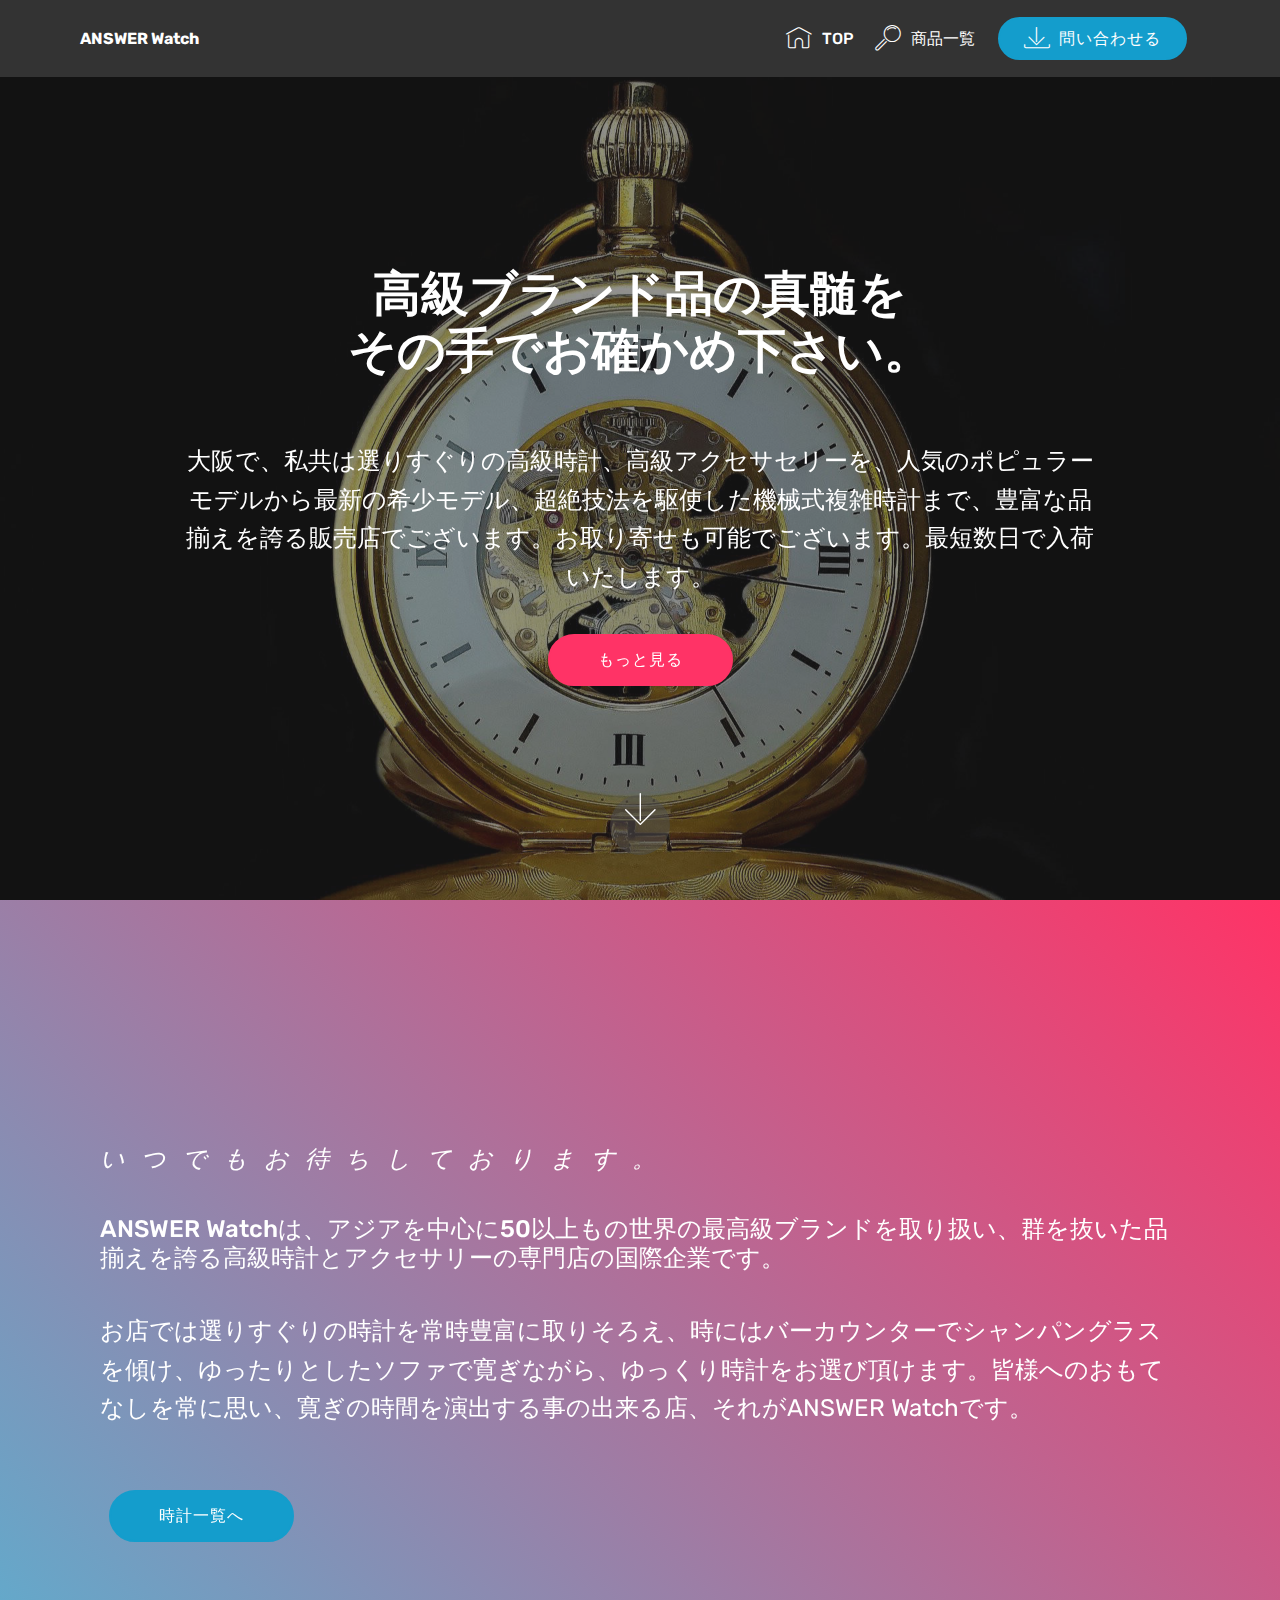
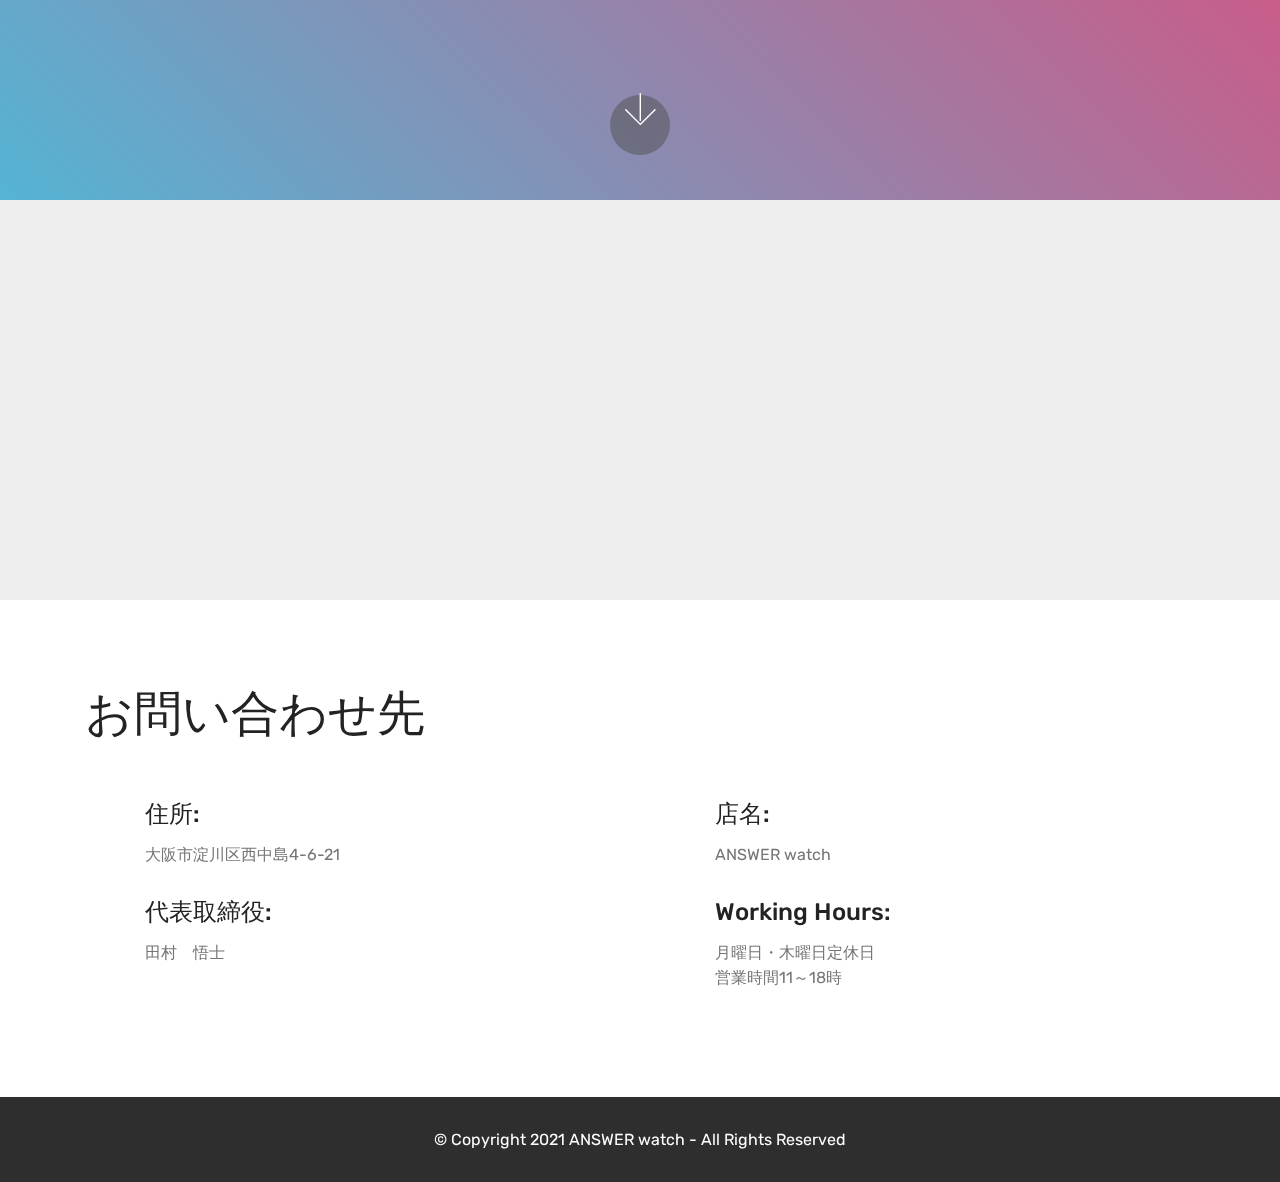
==== commit 086b5fe1: "Update index.html" ====
--- a/index.html
+++ b/index.html
@@ -8,7 +8,7 @@
   <meta name="viewport" content="width=device-width, initial-scale=1, minimum-scale=1">
   <link rel="shortcut icon" href="assets/images/logo2.png" type="image/x-icon">
   <meta name="description" content="2021年に創業したANSWER Watchは、アジアを中心に50以上もの世界の最高級ブランドを取り扱い、群を抜いた品揃えを誇る高級時計とアクセサリーの専門店の国際企業です。
-お店では選りすぐりの時計を常時豊富に取りそろえ、時にはバーカウンターでシャンパングラスを傾け、ゆったりとしたソファで寛ぎながら、ゆっくり時計をお選び頂けます。皆様へのおもてなしを常に思い、寛ぎの時間を演出する事の出来る店、それがANSWER Watchです。">
+お店では選りすぐりの時計を常時豊富に取りそろえ、ゆっくり時計をお選び頂けます。皆様へのおもてなしを常に思い、寛ぎの時間を演出する事の出来る店、それがANSWER Watchです。">
   
   <title>ANSWER Watch</title>
   <link rel="stylesheet" href="assets/web/assets/mobirise-icons/mobirise-icons.css">
@@ -73,7 +73,7 @@
                 <h1 class="mbr-section-title mbr-bold pb-3 mbr-fonts-style display-2"><br>高級ブランド品の真髄を<br>その手でお確かめ下さい。
                 </h1>
                 
-                <p class="mbr-text pb-3 mbr-fonts-style display-5"><br>大阪で、私共は選りすぐりの高級時計、高級アクセサセリーを、人気のポピュラーモデルから最新の希少モデル、超絶技法を駆使した機械式複雑時計まで、常時800本という豊富な品揃えを誇る販売店でございます。</p>
+                <p class="mbr-text pb-3 mbr-fonts-style display-5"><br>大阪で、私共は選りすぐりの高級時計、高級アクセサセリーを、人気のポピュラーモデルから最新の希少モデル、超絶技法を駆使した機械式複雑時計まで、豊富な品揃えを誇る販売店でございます。お取り寄せも可能でございます。最短数日で入荷いたします。</p>
                 <div class="mbr-section-btn"><a class="btn btn-md btn-secondary display-4" href="index.html#header11-2">もっと見る</a></div>
             </div>
         </div>
@@ -225,4 +225,4 @@
   
   
 </body>
-</html>+</html>
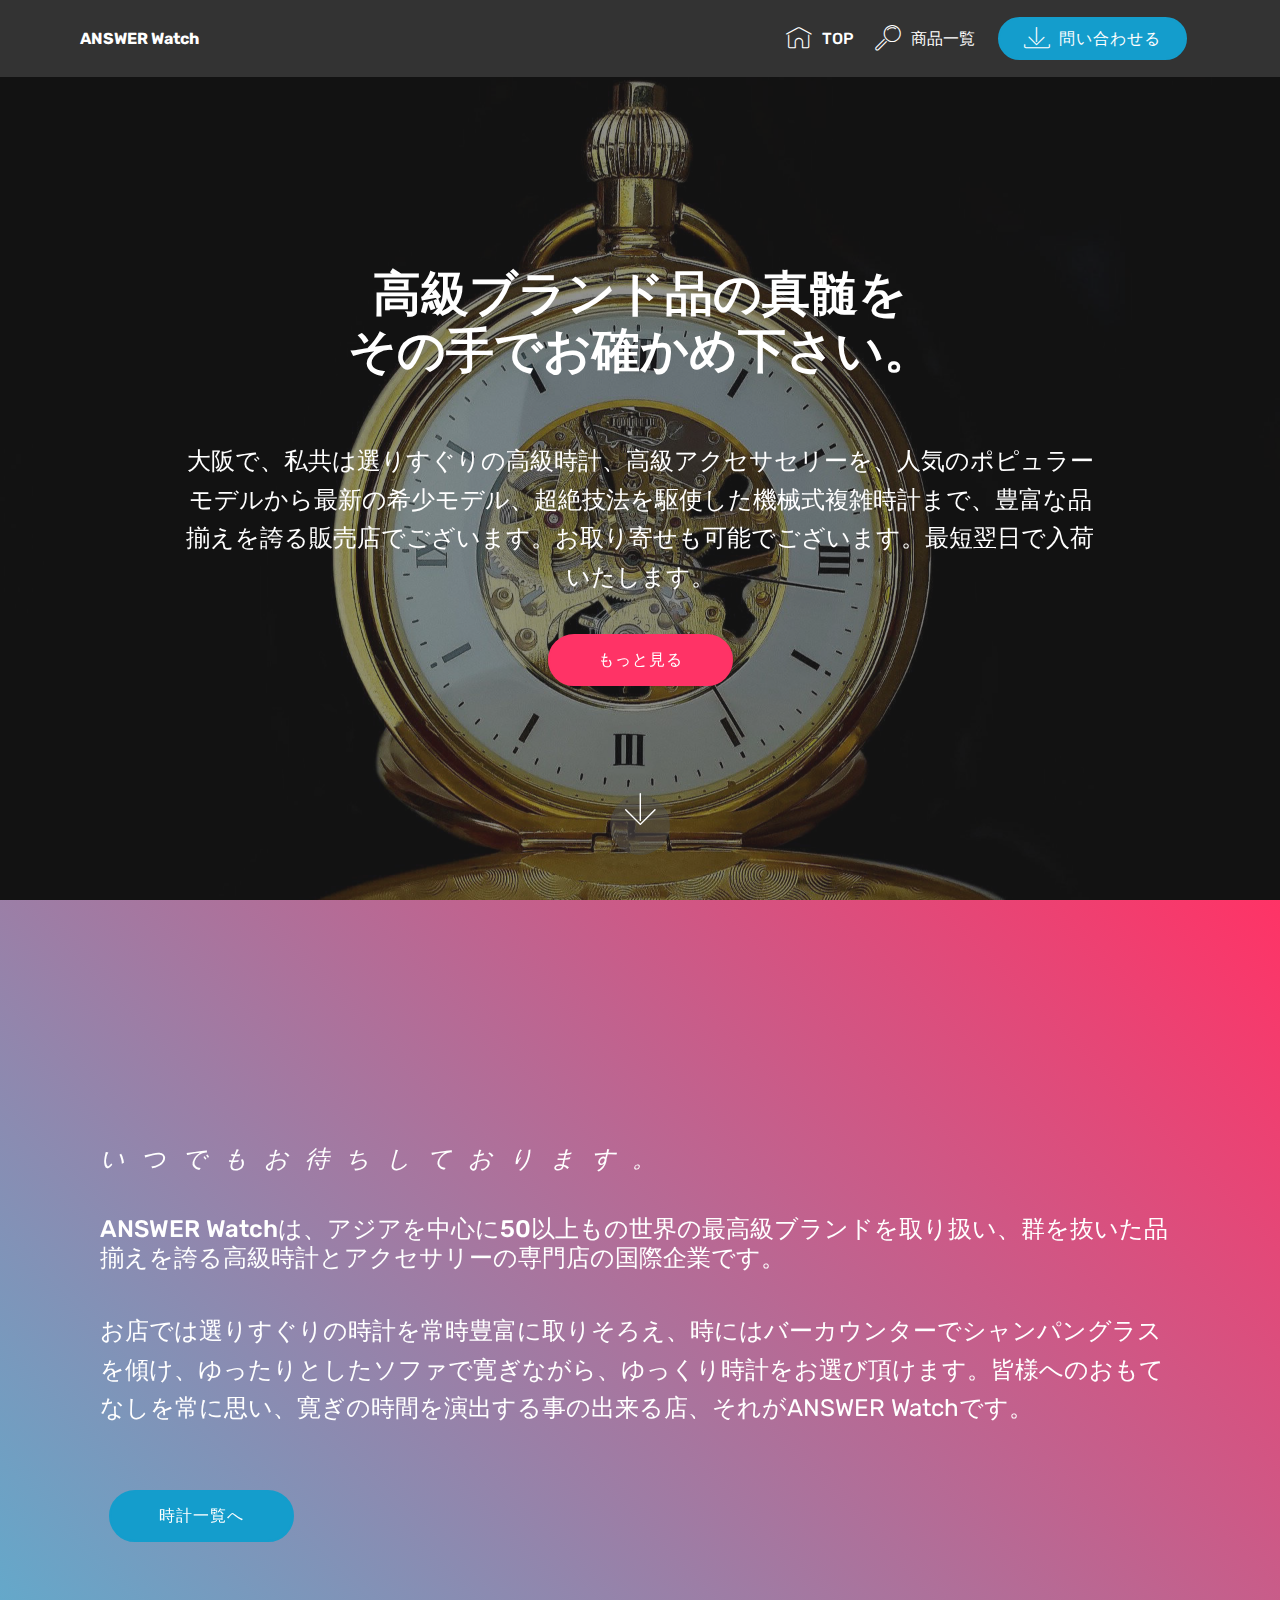
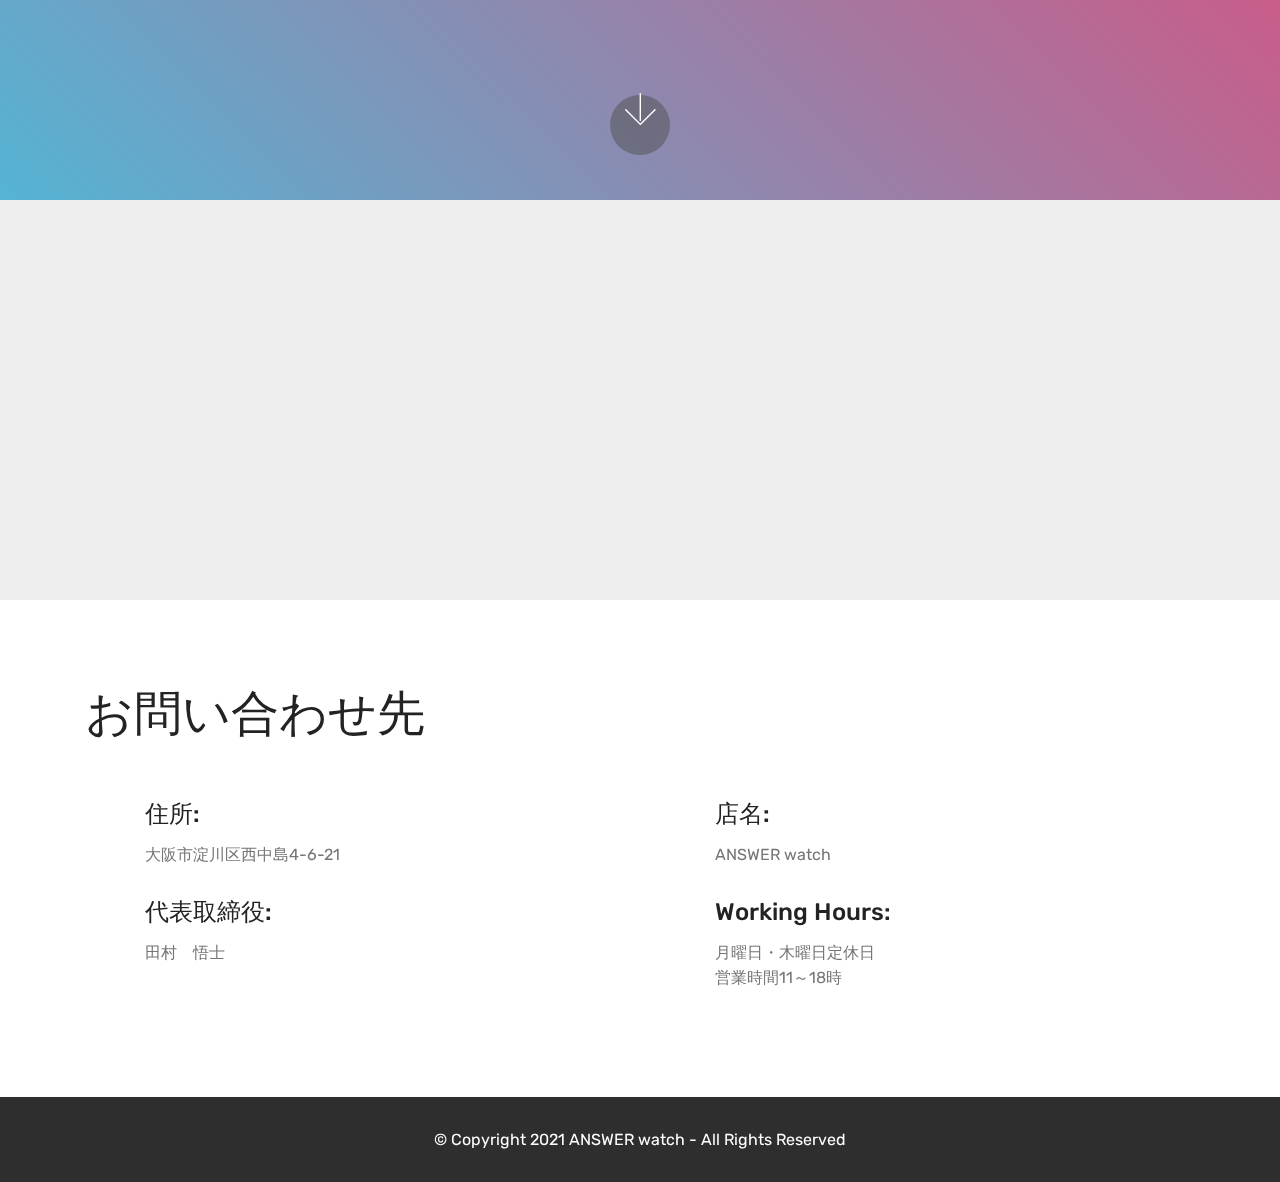
==== commit b7d00ba8: "Update index.html" ====
--- a/index.html
+++ b/index.html
@@ -73,7 +73,7 @@
                 <h1 class="mbr-section-title mbr-bold pb-3 mbr-fonts-style display-2"><br>高級ブランド品の真髄を<br>その手でお確かめ下さい。
                 </h1>
                 
-                <p class="mbr-text pb-3 mbr-fonts-style display-5"><br>大阪で、私共は選りすぐりの高級時計、高級アクセサセリーを、人気のポピュラーモデルから最新の希少モデル、超絶技法を駆使した機械式複雑時計まで、豊富な品揃えを誇る販売店でございます。お取り寄せも可能でございます。最短数日で入荷いたします。</p>
+                <p class="mbr-text pb-3 mbr-fonts-style display-5"><br>大阪で、私共は選りすぐりの高級時計、高級アクセサセリーを、人気のポピュラーモデルから最新の希少モデル、超絶技法を駆使した機械式複雑時計まで、豊富な品揃えを誇る販売店でございます。お取り寄せも可能でございます。最短翌日で入荷いたします。</p>
                 <div class="mbr-section-btn"><a class="btn btn-md btn-secondary display-4" href="index.html#header11-2">もっと見る</a></div>
             </div>
         </div>
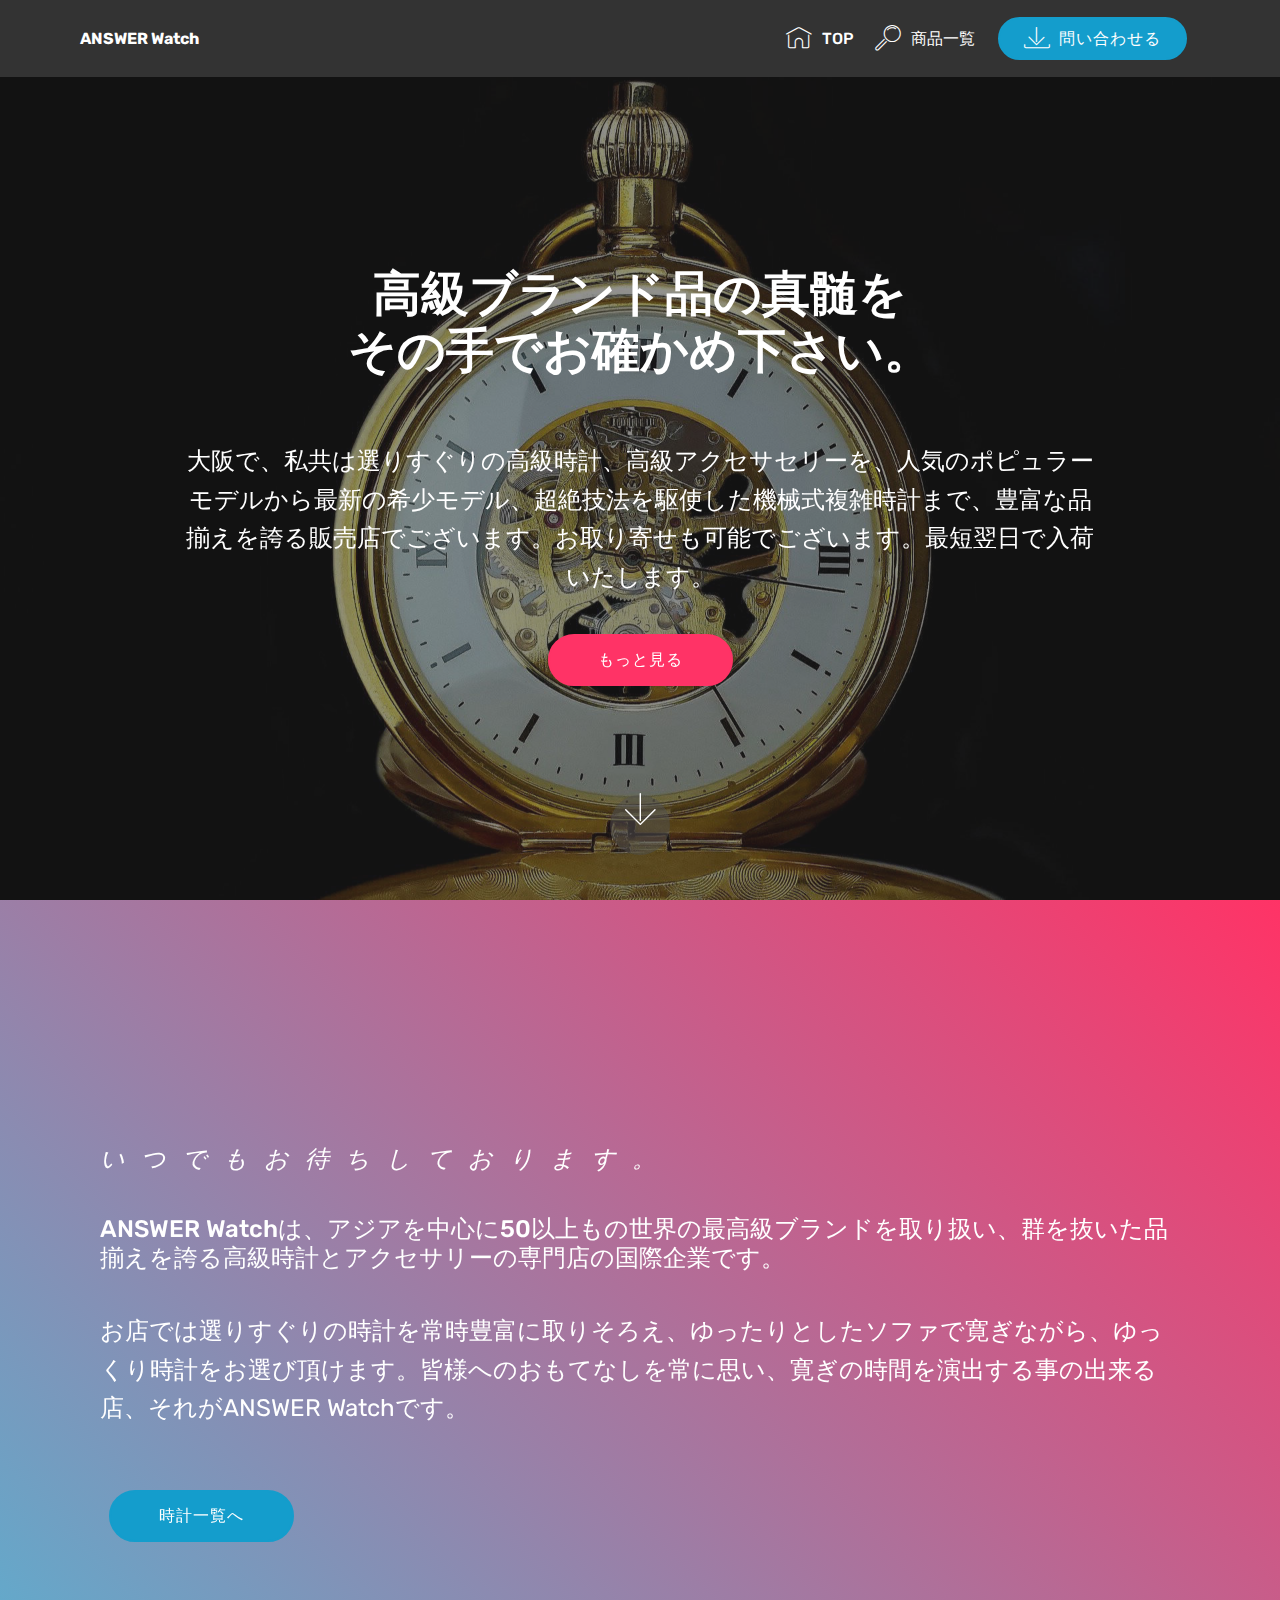
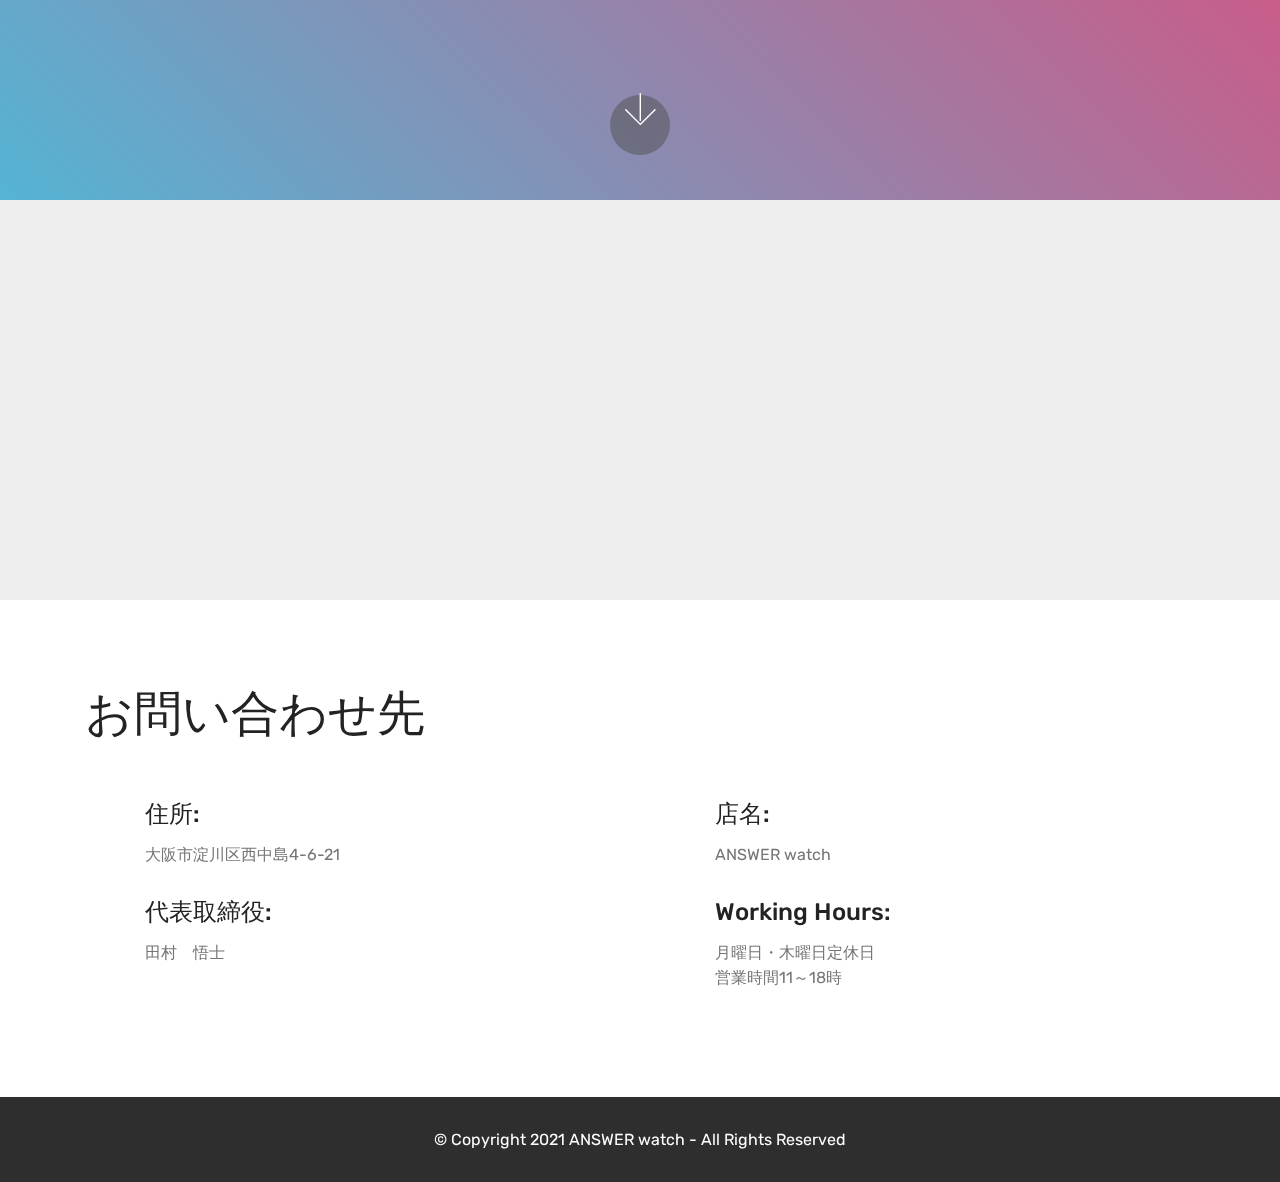
==== commit 0e47469f: "Update index.html" ====
--- a/index.html
+++ b/index.html
@@ -97,7 +97,7 @@
             <h3 class="mbr-section-subtitle py-3 mbr-fonts-style display-5">
                 いつでもお待ちしております。</h3>
             <h1 class="mbr-section-title py-3 mbr-fonts-style display-5">ANSWER Watchは、アジアを中心に50以上もの世界の最高級ブランドを取り扱い、群を抜いた品揃えを誇る高級時計とアクセサリーの専門店の国際企業です。</h1>
-            <p class="mbr-text py-3 mbr-fonts-style display-5">お店では選りすぐりの時計を常時豊富に取りそろえ、時にはバーカウンターでシャンパングラスを傾け、ゆったりとしたソファで寛ぎながら、ゆっくり時計をお選び頂けます。皆様へのおもてなしを常に思い、寛ぎの時間を演出する事の出来る店、それがANSWER Watchです。</p>
+            <p class="mbr-text py-3 mbr-fonts-style display-5">お店では選りすぐりの時計を常時豊富に取りそろえ、ゆったりとしたソファで寛ぎながら、ゆっくり時計をお選び頂けます。皆様へのおもてなしを常に思い、寛ぎの時間を演出する事の出来る店、それがANSWER Watchです。</p>
             <div class="mbr-section-btn py-4"><a class="btn btn-md btn-primary display-4" href="https://mobirise.co">時計一覧へ</a></div>
         </div>
     </div>
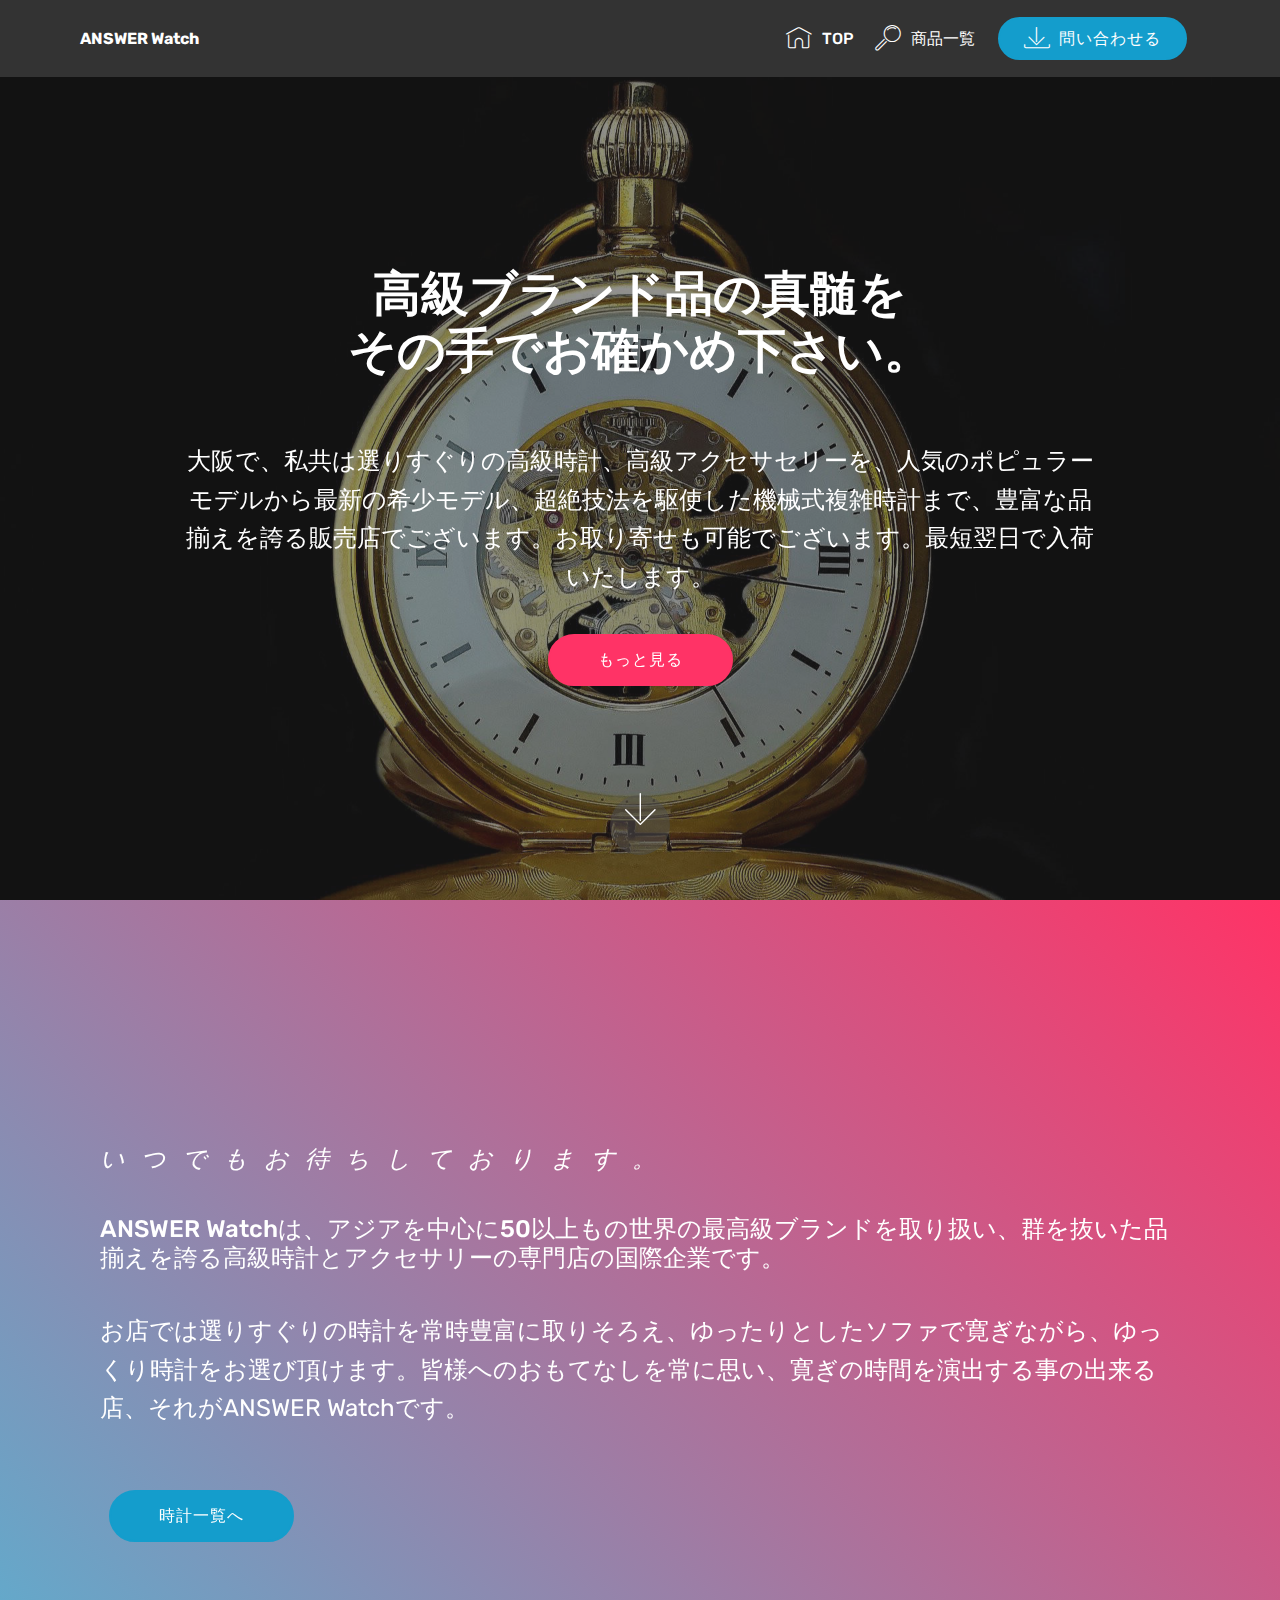
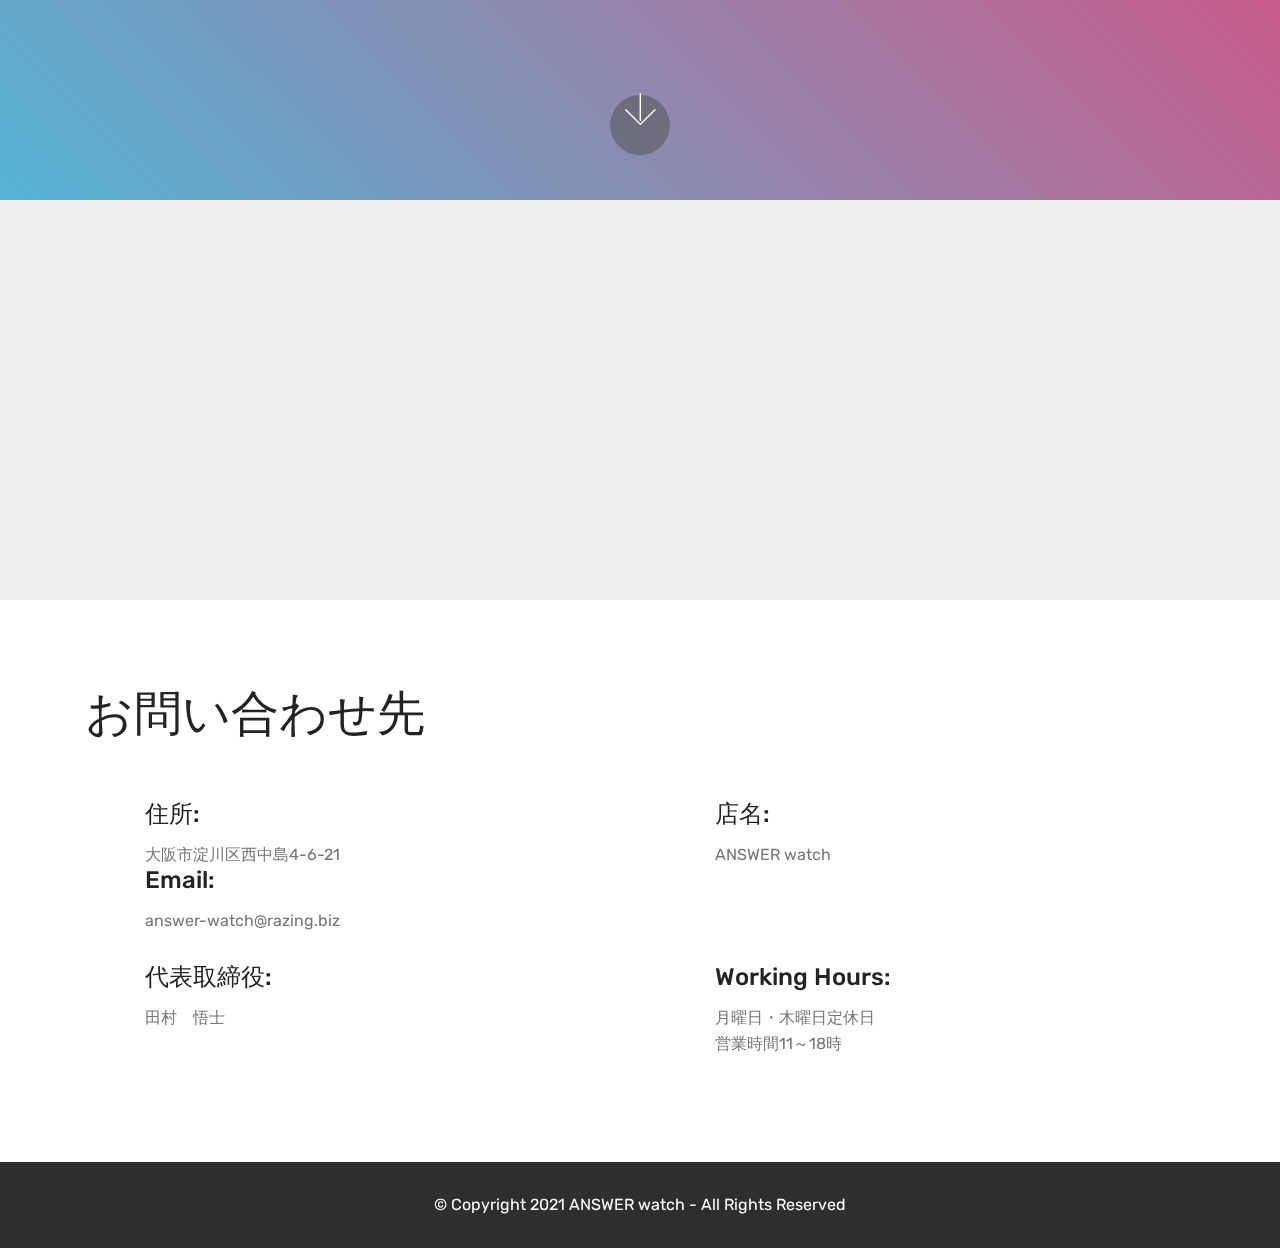
==== commit 8eefd482: "Update index.html" ====
--- a/index.html
+++ b/index.html
@@ -144,6 +144,11 @@
                                 </h5>
                                 <p class="mbr-text align-left mbr-fonts-style display-7">
                                     大阪市淀川区西中島4-6-21</p>
+                                <h5 class="align-left mbr-fonts-style display-5">
+                                    Email:
+                                </h5>
+                                <p class="mbr-text align-left mbr-fonts-style display-7">
+                                   answer-watch@razing.biz </p>
                             </div>
                         </div>
                     </div>
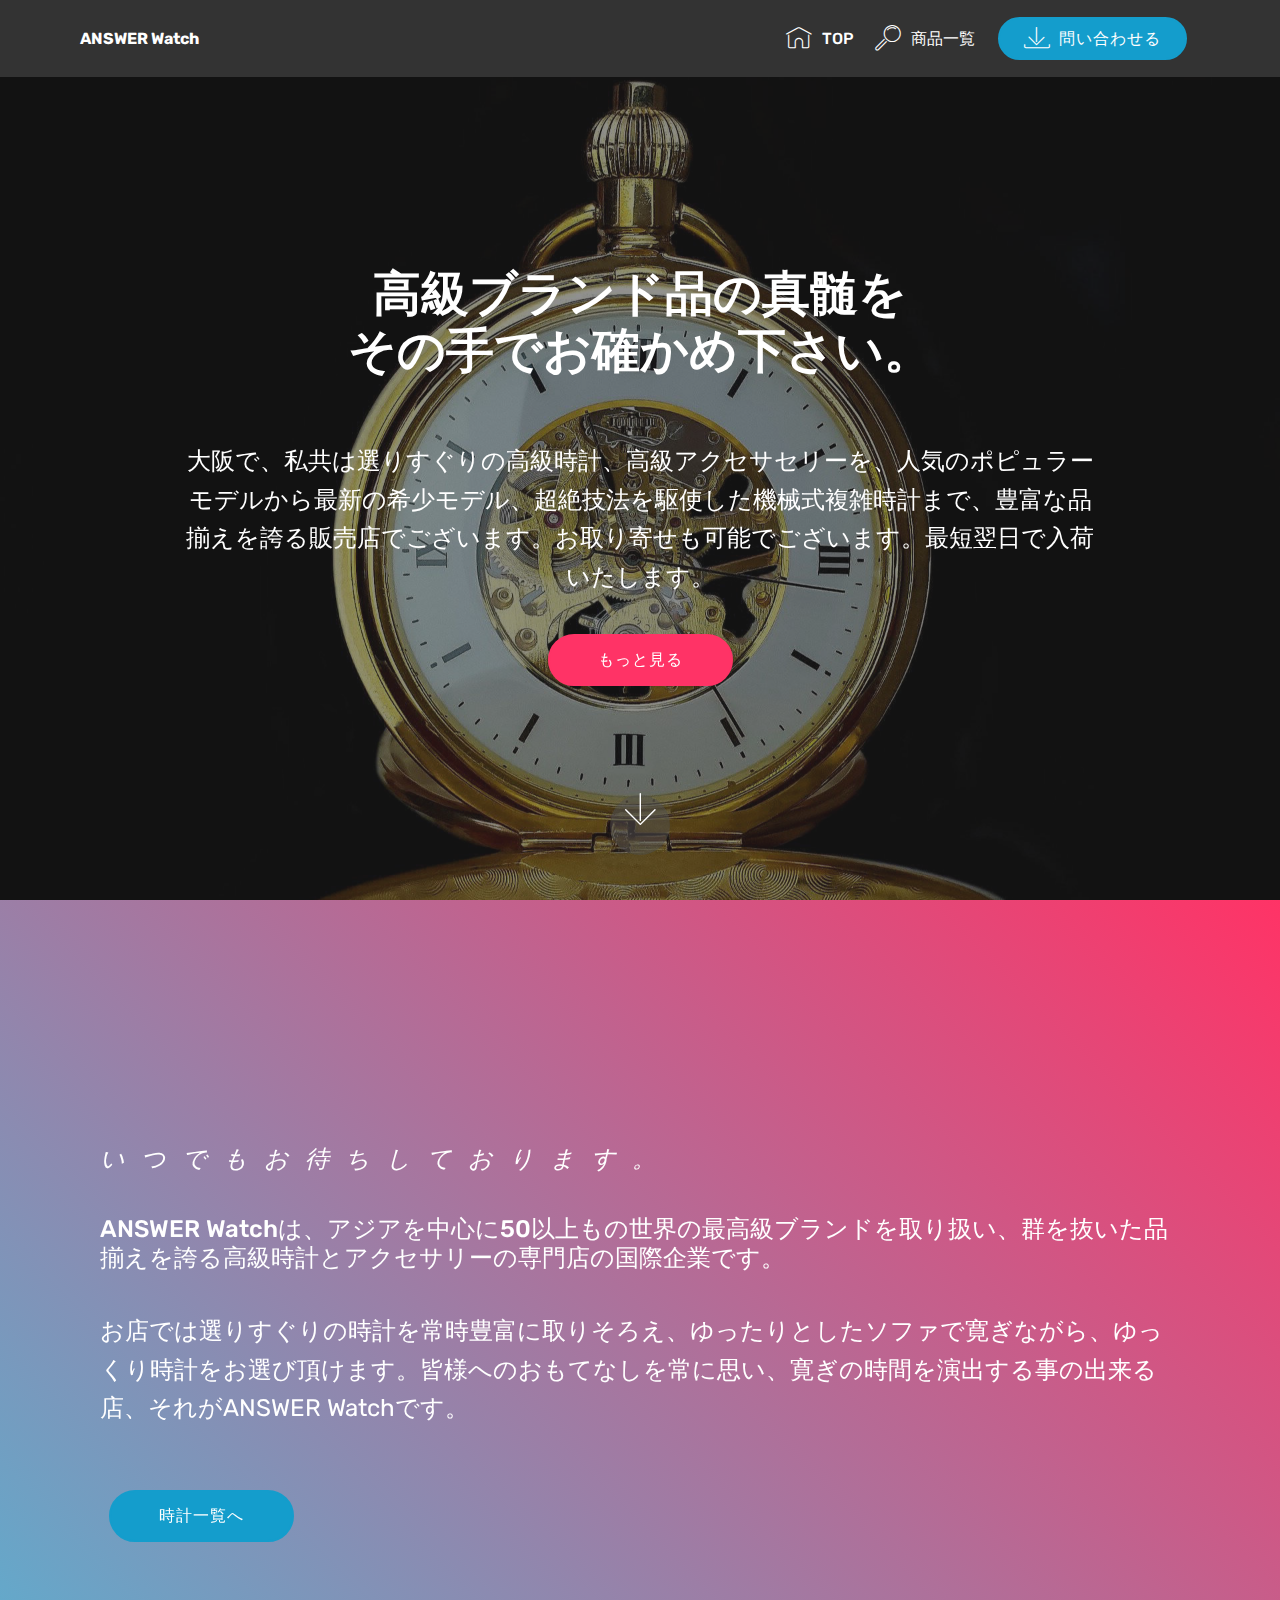
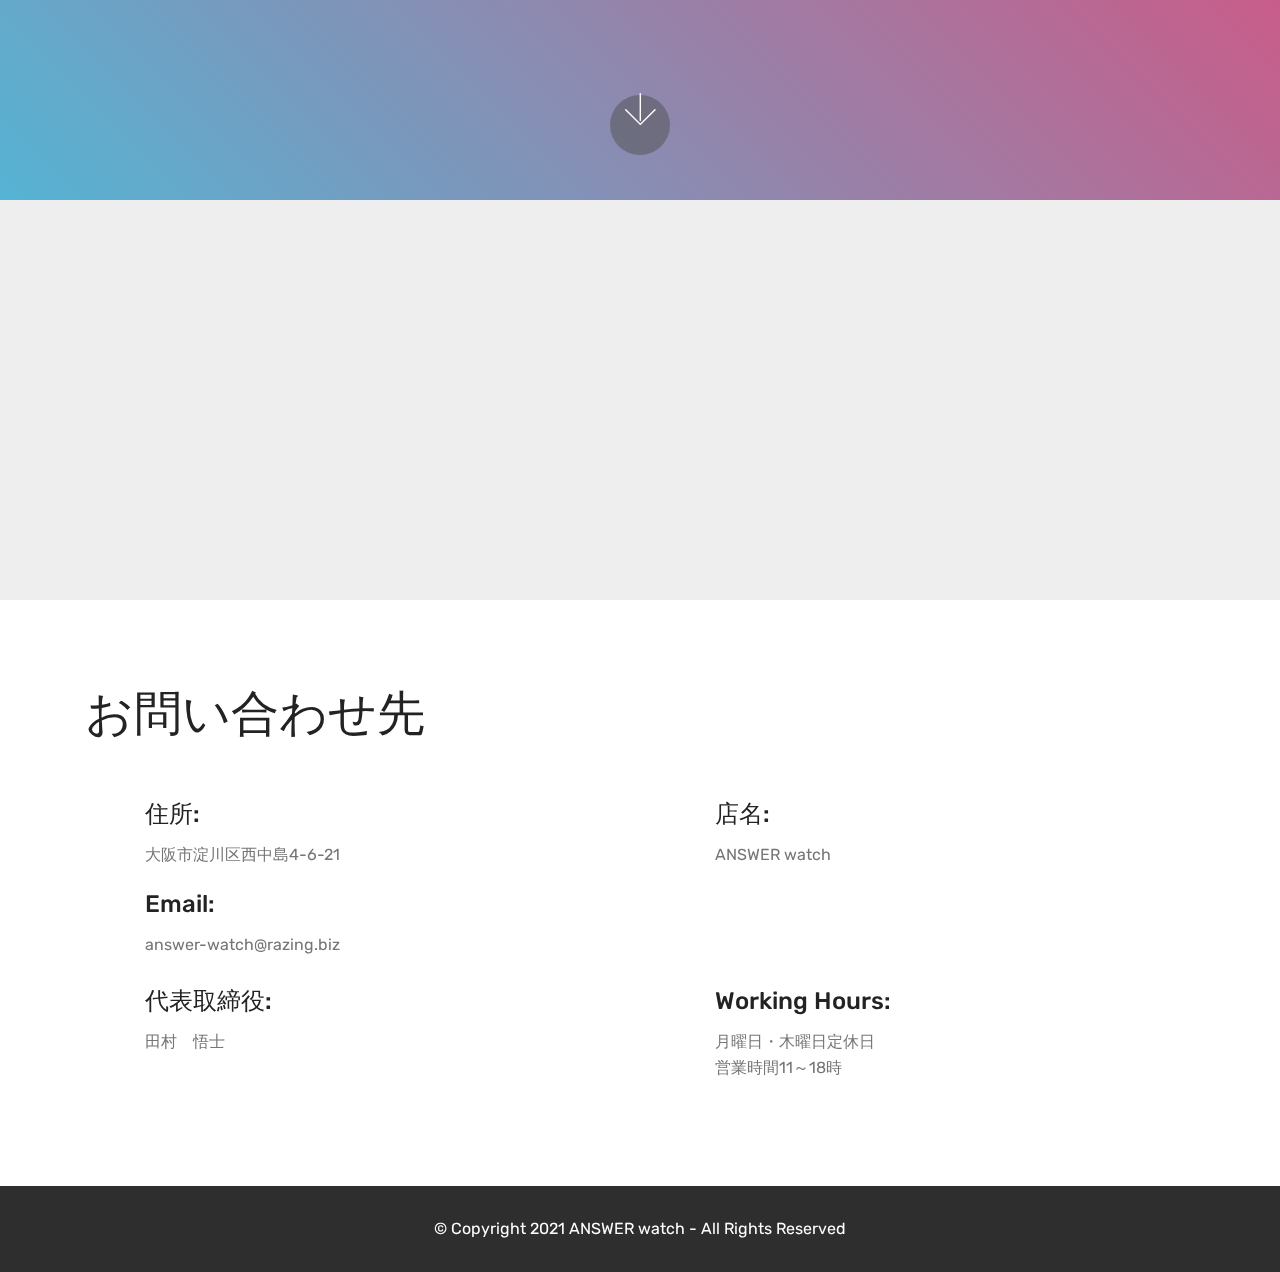
==== commit 0b69b337: "Update index.html" ====
--- a/index.html
+++ b/index.html
@@ -144,6 +144,7 @@
                                 </h5>
                                 <p class="mbr-text align-left mbr-fonts-style display-7">
                                     大阪市淀川区西中島4-6-21</p>
+                                </br>
                                 <h5 class="align-left mbr-fonts-style display-5">
                                     Email:
                                 </h5>
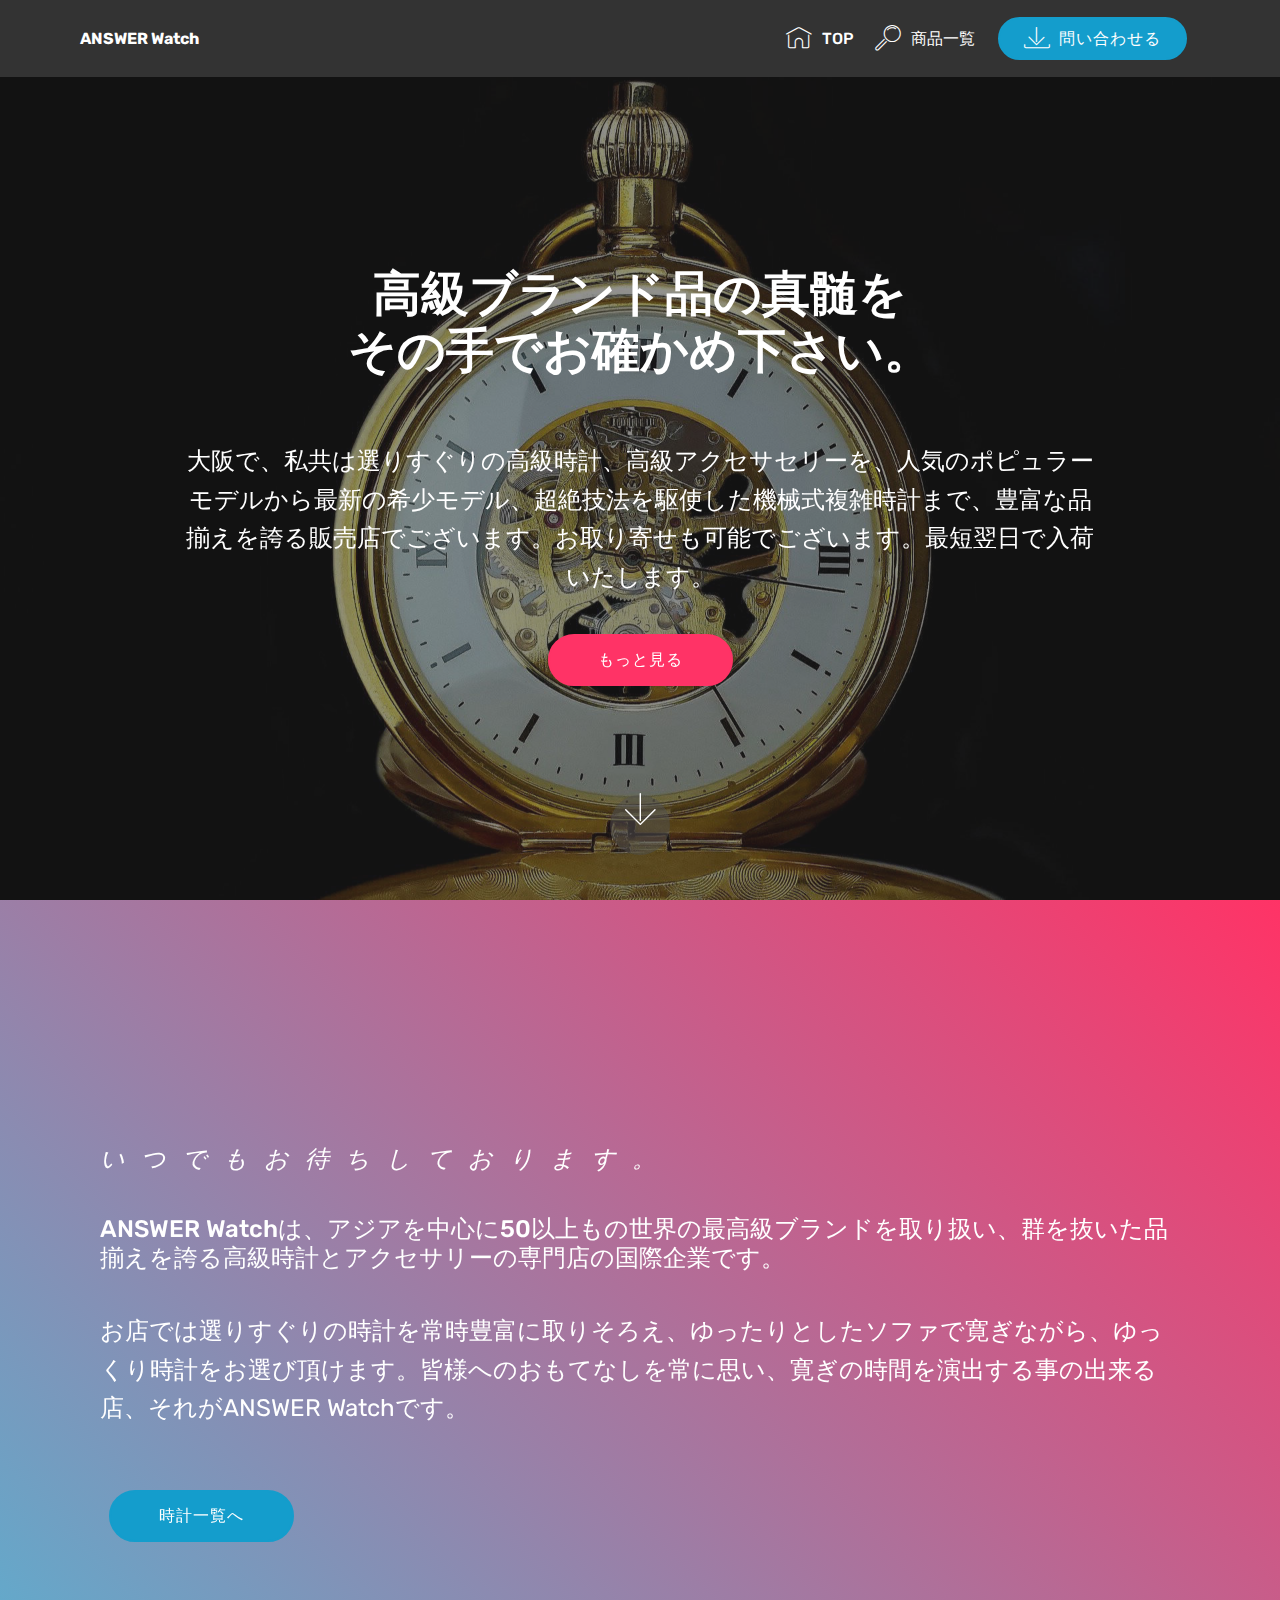
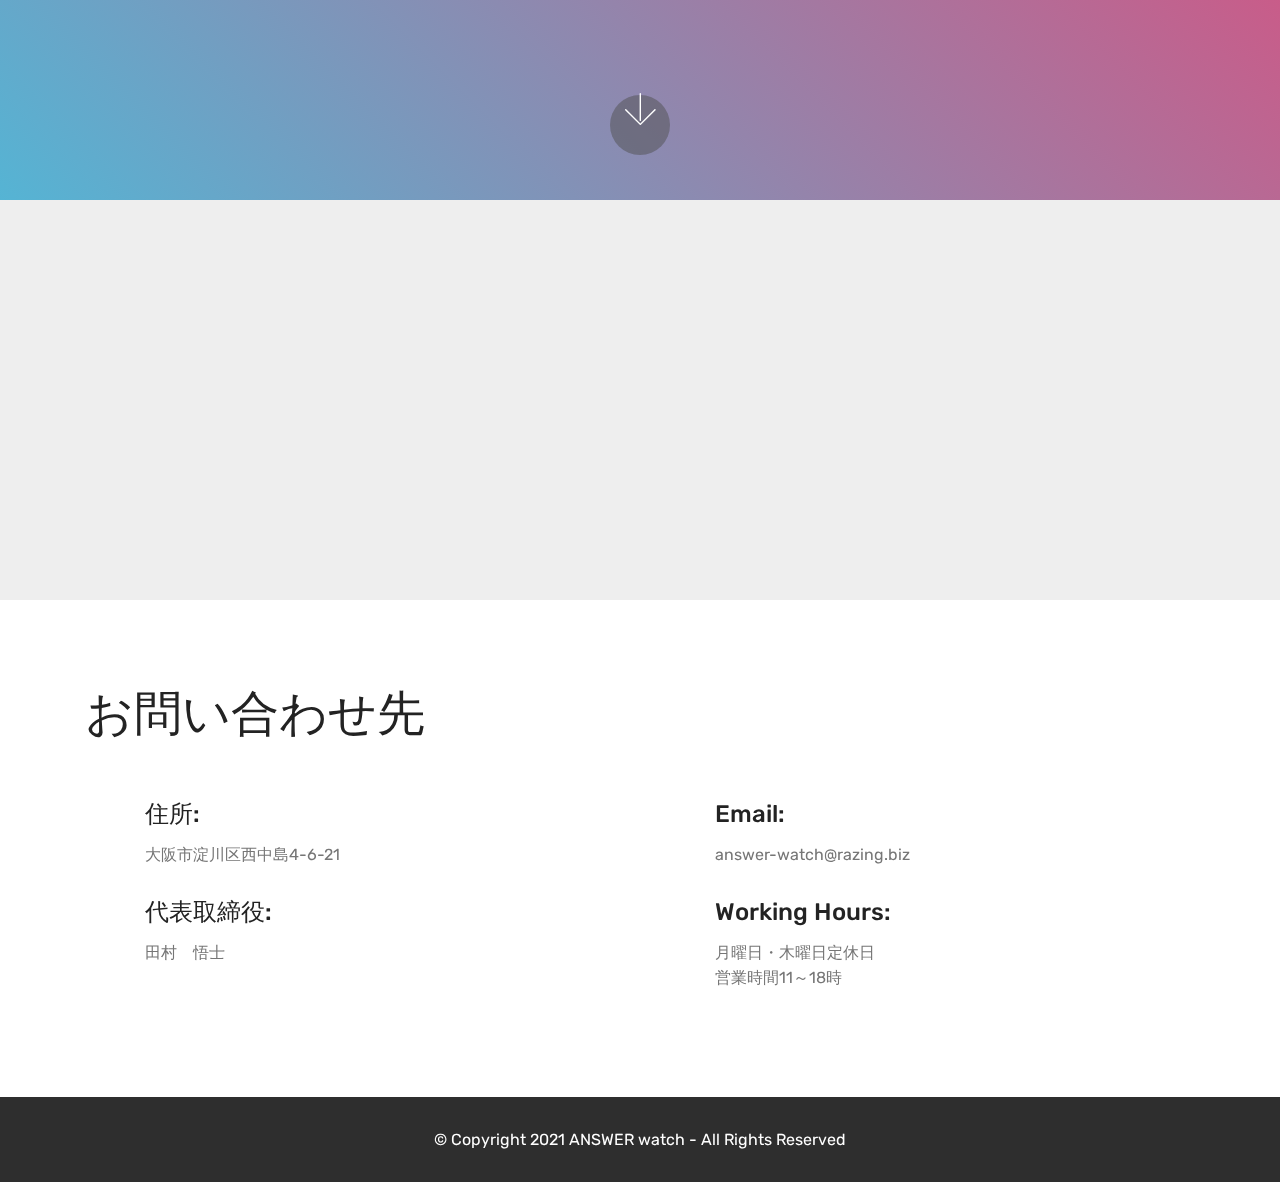
==== commit 04ad00ee: "Update index.html" ====
--- a/index.html
+++ b/index.html
@@ -144,26 +144,20 @@
                                 </h5>
                                 <p class="mbr-text align-left mbr-fonts-style display-7">
                                     大阪市淀川区西中島4-6-21</p>
-                                </br>
+                            </div>
+                        </div>
+                    </div>
+                    <div class="col-12 col-md-6">
+                        <div class="wrapper">
+                            <span class="iconfont-wrapper">
+                                <span class="amp-iconfont icon fa-phone fa"></span>
+                            </span>
+                            <div class="b-info b-phone">
                                 <h5 class="align-left mbr-fonts-style display-5">
                                     Email:
                                 </h5>
                                 <p class="mbr-text align-left mbr-fonts-style display-7">
-                                   answer-watch@razing.biz </p>
-                            </div>
-                        </div>
-                    </div>
-                    <div class="col-12 col-md-6">
-                        <div class="wrapper">
-                            <span class="iconfont-wrapper">
-                                <span class="amp-iconfont icon fa-phone fa"></span>
-                            </span>
-                            <div class="b-info b-phone">
-                                <h5 class="align-left mbr-fonts-style display-5">
-                                    店名:
-                                </h5>
-                                <p class="mbr-text align-left mbr-fonts-style display-7">
-                                    ANSWER watch</p>
+                                     answer-watch@razing.biz </p>
                             </div>
                         </div>
                     </div>
